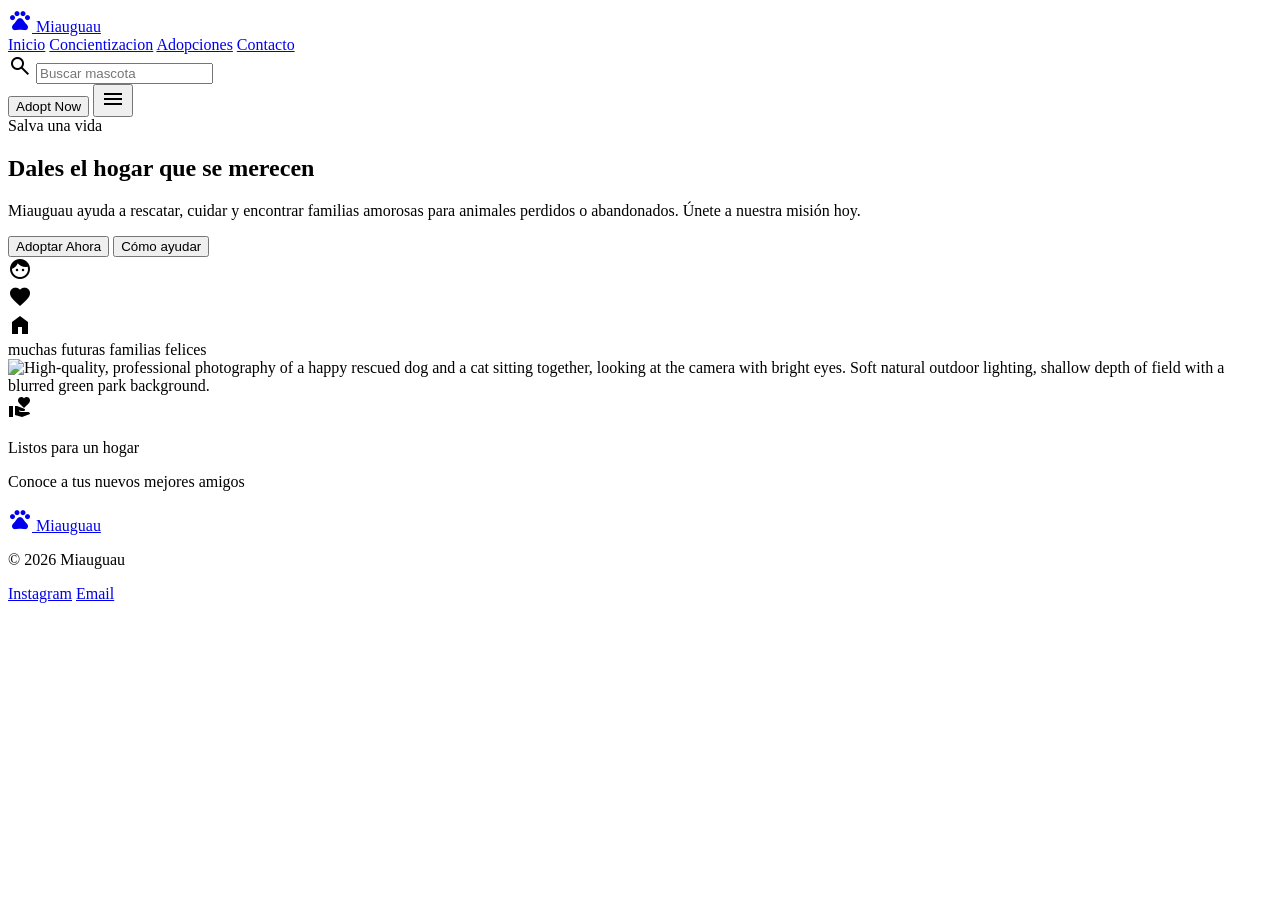
==== index.html @ e777a0ce "Update index.html" ====
<!DOCTYPE html>
<html class="light" lang="en">
<head>
  <meta charset="utf-8">
  <meta name="viewport" content="width=device-width, initial-scale=1.0">
  <title>Miauguau</title>
  <link rel="preconnect" href="https://fonts.googleapis.com">
  <link rel="preconnect" href="https://fonts.gstatic.com" crossorigin>
  <link href="https://fonts.googleapis.com/css2?family=Plus+Jakarta+Sans:wght@600;700&family=Work+Sans:wght@400;600&display=swap" rel="stylesheet">
  <link href="https://fonts.googleapis.com/css2?family=Material+Symbols+Outlined:wght,FILL@100..700,0..1&display=swap" rel="stylesheet">
  <link rel="stylesheet" href="estilo.css">
</head>
<body>

  <header class="top-navbar">
    <div class="navbar-inner">
      <a class="logo" href="#">
        <span class="material-symbols-outlined" style="font-variation-settings: 'FILL' 1;">pets</span>
        Miauguau
      </a>

      <nav class="desktop-nav">
        <a class="nav-link" href="index.html">Inicio</a>
        <a class="nav-link" href="concientizar.html">Concientizacion</a>
        <a class="nav-link" href="adoptar.html">Adopciones</a>
        <a class="nav-link" href="contacto.html">Contacto</a>
      </nav>

      <div class="search-bar">
        <span class="material-symbols-outlined search-icon">search</span>
        <input type="text" placeholder="Buscar mascota" class="search-input">
      </div>

      <button class="btn-adopt-nav">
        Adopt Now
      </button>

      <button class="mobile-menu-btn">
        <span class="material-symbols-outlined">menu</span>
      </button>
    </div>
  </header>

  <main class="main-content">

    <section class="hero-section">

      <div class="hero-bg-decor">
        <div class="decor-circle decor-circle--primary"></div>
        <div class="decor-circle decor-circle--tertiary"></div>
      </div>

      <div class="hero-grid">

        <div class="hero-text">
          <div class="hero-text-intro">
            <span class="badge">
              Salva una vida
            </span>
            <h1 class="hero-title">
              Dales el hogar que se merecen
            </h1>
          </div>

          <p class="hero-description">
            Miauguau ayuda a rescatar, cuidar y encontrar familias amorosas para animales perdidos o abandonados. Únete a nuestra misión hoy.
          </p>

          <div class="hero-buttons">
            <button class="btn-primary">
              Adoptar Ahora
            </button>
            <button class="btn-outline">
              Cómo ayudar
            </button>
          </div>

          <div class="hero-social-proof">
            <div class="avatar-group">
              <div class="avatar avatar--secondary">
                <span class="material-symbols-outlined" style="font-variation-settings: 'FILL' 1;">face</span>
              </div>
              <div class="avatar avatar--tertiary">
                <span class="material-symbols-outlined" style="font-variation-settings: 'FILL' 1;">favorite</span>
              </div>
              <div class="avatar avatar--primary">
                <span class="material-symbols-outlined" style="font-variation-settings: 'FILL' 1;">home</span>
              </div>
            </div>
            <div class="social-proof-text">
               muchas futuras familias felices
            </div>
          </div>
        </div>

        <div class="hero-image-col">

          <div class="image-bg-offset"></div>
          <div class="image-bg-blur"></div>

          <div class="image-container">
            <img
              alt="High-quality, professional photography of a happy rescued dog and a cat sitting together, looking at the camera with bright eyes. Soft natural outdoor lighting, shallow depth of field with a blurred green park background."
              class="hero-image"
              src="https://lh3.googleusercontent.com/aida-public/[base64]"
            >

            <div class="floating-badge">
              <div class="floating-badge-icon">
                <span class="material-symbols-outlined" style="font-variation-settings: 'FILL' 1;">volunteer_activism</span>
              </div>
              <div>
                <p class="floating-badge-title">Listos para un hogar</p>
                <p class="floating-badge-subtitle">Conoce a tus nuevos mejores amigos</p>
              </div>
            </div>
          </div>
        </div>

      </div>
    </section>
  </main>

  <footer class="site-footer">
    <div class="footer-brand">
      <a class="footer-logo" href="#">
        <span class="material-symbols-outlined" style="font-variation-settings: 'FILL' 1;">pets</span>
        Miauguau
      </a>
      <p class="footer-copyright">&copy; 2026 Miauguau</p>
    </div>
    <nav class="footer-nav">
      <a class="footer-link" href="https://instagram.com" target="_blank">Instagram</a>
      <a class="footer-link" href="mailto:Miauguau@gmail.com">Email</a>
    </nav>
  </footer>

</body>
</html>
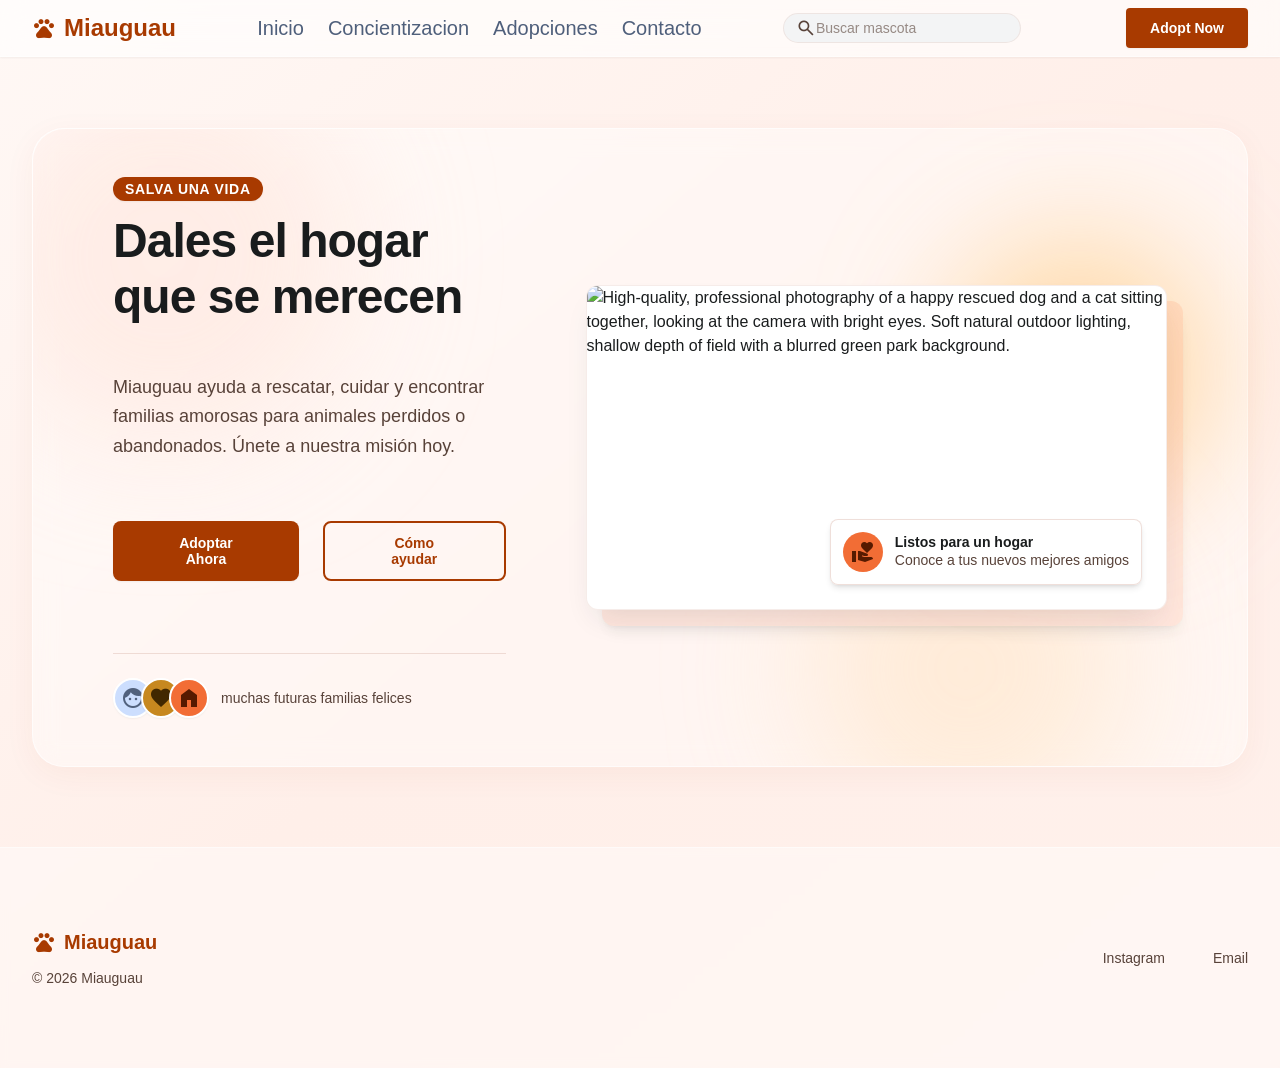
==== commit b7511f38: "Update index.html" ====
--- a/index.html
+++ b/index.html
@@ -8,7 +8,7 @@
   <link rel="preconnect" href="https://fonts.gstatic.com" crossorigin>
   <link href="https://fonts.googleapis.com/css2?family=Plus+Jakarta+Sans:wght@600;700&family=Work+Sans:wght@400;600&display=swap" rel="stylesheet">
   <link href="https://fonts.googleapis.com/css2?family=Material+Symbols+Outlined:wght,FILL@100..700,0..1&display=swap" rel="stylesheet">
-  <link rel="stylesheet" href="estilo.css">
+  <link rel="stylesheet" href="estilos/estilo.css">
 </head>
 <body>
 
--- a/estilos/estilo.css
+++ b/estilos/estilo.css
@@ -0,0 +1,753 @@
+/* ========================================
+   Miauguau - Clean CSS Stylesheet
+   ======================================== */
+
+/* --- CSS Custom Properties (Design Tokens) --- */
+:root {
+  /* Colors */
+  --color-outline: #8c7168;
+  --color-surface-variant: #e1e3e4;
+  --color-surface-container-lowest: #ffffff;
+  --color-surface-container-low: #f3f4f5;
+  --color-error-container: #ffdad6;
+  --color-tertiary-fixed-dim: #ffb951;
+  --color-surface-container: #edeeef;
+  --color-on-surface-variant: #584239;
+  --color-primary-fixed: #ffdbce;
+  --color-on-secondary: #ffffff;
+  --color-inverse-on-surface: #f0f1f2;
+  --color-surface-dim: #d9dadb;
+  --color-on-tertiary-fixed: #291800;
+  --color-surface-container-highest: #e1e3e4;
+  --color-secondary-fixed: #d5e3ff;
+  --color-secondary-container: #ccdefe;
+  --color-on-tertiary-fixed-variant: #633f00;
+  --color-on-error-container: #93000a;
+  --color-error: #ba1a1a;
+  --color-on-surface: #191c1d;
+  --color-on-tertiary: #ffffff;
+  --color-surface-tint: #a83a00;
+  --color-on-secondary-container: #51617d;
+  --color-surface: #f8f9fa;
+  --color-inverse-surface: #2e3132;
+  --color-on-primary-container: #561a00;
+  --color-on-primary-fixed-variant: #802a00;
+  --color-outline-variant: #e0c0b5;
+  --color-tertiary: #825500;
+  --color-background: #f8f9fa;
+  --color-secondary: #4f5f7b;
+  --color-inverse-primary: #ffb59a;
+  --color-on-secondary-fixed-variant: #374762;
+  --color-on-primary: #ffffff;
+  --color-tertiary-container: #c7881f;
+  --color-on-background: #191c1d;
+  --color-primary-fixed-dim: #ffb59a;
+  --color-primary-container: #f26d35;
+  --color-tertiary-fixed: #ffddb3;
+  --color-primary: #a83a00;
+  --color-on-primary-fixed: #370d00;
+  --color-surface-bright: #f8f9fa;
+  --color-secondary-fixed-dim: #b6c7e7;
+  --color-on-tertiary-container: #412800;
+  --color-surface-container-high: #e7e8e9;
+  --color-on-secondary-fixed: #091c34;
+  --color-on-error: #ffffff;
+
+  /* Spacing */
+  --spacing-xs: 4px;
+  --spacing-sm: 12px;
+  --spacing-base: 8px;
+  --spacing-md: 24px;
+  --spacing-gutter: 24px;
+  --spacing-lg: 48px;
+  --spacing-xl: 80px;
+  --spacing-margin: 32px;
+
+  /* Border Radius */
+  --radius-default: 0.25rem;
+  --radius-lg: 0.5rem;
+  --radius-xl: 0.75rem;
+  --radius-full: 9999px;
+
+  /* Font Families */
+  --font-headline: 'Plus Jakarta Sans', sans-serif;
+  --font-body: 'Work Sans', sans-serif;
+}
+
+/* --- Reset & Base --- */
+*,
+*::before,
+*::after {
+  box-sizing: border-box;
+  margin: 0;
+  padding: 0;
+}
+
+body {
+  background: linear-gradient(to bottom right, #fff8f5, #ffefe9, rgba(255, 219, 206, 0.4));
+  color: var(--color-on-surface);
+  font-family: var(--font-body);
+  font-size: 16px;
+  line-height: 24px;
+  font-weight: 400;
+  min-height: 100vh;
+  display: flex;
+  flex-direction: column;
+  position: relative;
+  overflow-x: hidden;
+}
+
+a {
+  text-decoration: none;
+  color: inherit;
+}
+
+button {
+  cursor: pointer;
+  border: none;
+  background: none;
+  font-family: inherit;
+}
+
+img {
+  display: block;
+  max-width: 100%;
+}
+
+/* --- Material Symbols Outlined --- */
+.material-symbols-outlined {
+  font-variation-settings: 'FILL' 0, 'wght' 400, 'GRAD' 0, 'opsz' 24;
+}
+
+/* ========================================
+   TopNavBar Component
+   ======================================== */
+.top-navbar {
+  background: rgba(255, 255, 255, 0.6);
+  backdrop-filter: blur(12px);
+  -webkit-backdrop-filter: blur(12px);
+  box-shadow: 0 1px 2px 0 rgba(0, 0, 0, 0.05);
+  position: fixed;
+  top: 0;
+  left: 0;
+  width: 100%;
+  z-index: 50;
+  border-bottom: 1px solid rgba(255, 255, 255, 0.5);
+}
+
+.navbar-inner {
+  display: flex;
+  justify-content: space-between;
+  align-items: center;
+  padding: var(--spacing-base) var(--spacing-margin);
+  max-width: 1536px;
+  margin: 0 auto;
+}
+
+/* Logo */
+.logo {
+  font-family: var(--font-headline);
+  font-size: 24px;
+  line-height: 32px;
+  font-weight: 700;
+  color: var(--color-primary);
+  display: flex;
+  align-items: center;
+  gap: 8px;
+  transition: opacity 0.2s;
+}
+
+.logo:hover {
+  opacity: 0.8;
+}
+
+/* Desktop Navigation */
+.desktop-nav {
+  display: none;
+  align-items: center;
+  gap: var(--spacing-md);
+}
+
+.nav-link {
+  color: var(--color-secondary);
+  font-family: var(--font-headline);
+  font-size: 20px;
+  line-height: 28px;
+  font-weight: 500;
+  transition: color 0.2s;
+}
+
+.nav-link:hover {
+  color: var(--color-primary-container);
+}
+
+/* Search Bar */
+.search-bar {
+  display: none;
+  align-items: center;
+  background: var(--color-surface-container-low);
+  border-radius: var(--radius-full);
+  padding: var(--spacing-xs) var(--spacing-sm);
+  border: 1px solid rgba(224, 192, 181, 0.3);
+  margin-right: var(--spacing-md);
+}
+
+.search-icon {
+  color: var(--color-on-surface-variant);
+  font-size: 20px;
+}
+
+.search-input {
+  background: transparent;
+  border: none;
+  outline: none;
+  font-family: var(--font-body);
+  font-size: 14px;
+  line-height: 20px;
+  color: var(--color-on-surface);
+  width: 128px;
+}
+
+.search-input::placeholder {
+  color: rgba(88, 66, 57, 0.6);
+}
+
+/* Adopt Now Nav Button */
+.btn-adopt-nav {
+  display: none;
+  align-items: center;
+  justify-content: center;
+  background: var(--color-primary);
+  color: var(--color-on-primary);
+  font-family: var(--font-body);
+  font-size: 14px;
+  line-height: 16px;
+  font-weight: 600;
+  padding: var(--spacing-sm) var(--spacing-md);
+  border-radius: var(--radius-default);
+  box-shadow: 0 1px 2px 0 rgba(0, 0, 0, 0.05);
+  transition: all 0.2s;
+}
+
+.btn-adopt-nav:hover {
+  background: var(--color-primary-container);
+  transform: scale(1.05);
+}
+
+.btn-adopt-nav:active {
+  transform: scale(0.95);
+}
+
+/* Mobile Menu Button */
+.mobile-menu-btn {
+  color: var(--color-on-surface);
+  padding: var(--spacing-sm);
+  display: block;
+}
+
+/* Desktop visibility overrides */
+@media (min-width: 768px) {
+  .desktop-nav {
+    display: flex;
+  }
+
+  .search-bar {
+    display: flex;
+  }
+
+  .btn-adopt-nav {
+    display: inline-flex;
+  }
+
+  .mobile-menu-btn {
+    display: none;
+  }
+}
+
+@media (min-width: 1024px) {
+  .search-input {
+    width: 192px;
+  }
+}
+
+/* ========================================
+   Main Content
+   ======================================== */
+.main-content {
+  flex-grow: 1;
+  padding-top: 128px;
+  padding-bottom: var(--spacing-xl);
+  display: flex;
+  flex-direction: column;
+  padding-left: var(--spacing-margin);
+  padding-right: var(--spacing-margin);
+}
+
+/* ========================================
+   Hero Section
+   ======================================== */
+.hero-section {
+  flex-grow: 1;
+  display: flex;
+  align-items: center;
+  padding: var(--spacing-lg) var(--spacing-xl);
+  max-width: 1536px;
+  margin: 0 auto;
+  width: 100%;
+  position: relative;
+  background: rgba(255, 255, 255, 0.4);
+  backdrop-filter: blur(12px);
+  -webkit-backdrop-filter: blur(12px);
+  border-radius: 2rem;
+  border: 1px solid rgba(255, 255, 255, 0.6);
+  box-shadow: 0 8px 32px rgba(168, 58, 0, 0.05);
+}
+
+/* Decorative Background */
+.hero-bg-decor {
+  position: absolute;
+  top: 0;
+  left: 0;
+  width: 100%;
+  height: 100%;
+  overflow: hidden;
+  z-index: -20;
+  pointer-events: none;
+  border-radius: 2rem;
+}
+
+.decor-circle {
+  position: absolute;
+  border-radius: var(--radius-full);
+  mix-blend-mode: multiply;
+  filter: blur(64px);
+  opacity: 0.4;
+}
+
+.decor-circle--primary {
+  top: -10%;
+  left: -5%;
+  width: 384px;
+  height: 384px;
+  background: var(--color-primary-fixed);
+}
+
+.decor-circle--tertiary {
+  bottom: -10%;
+  right: 10%;
+  width: 320px;
+  height: 320px;
+  background: var(--color-tertiary-fixed);
+}
+
+/* Hero Grid */
+.hero-grid {
+  display: grid;
+  grid-template-columns: 1fr;
+  gap: var(--spacing-xl);
+  align-items: center;
+  width: 100%;
+  position: relative;
+  z-index: 10;
+}
+
+@media (min-width: 1024px) {
+  .hero-grid {
+    grid-template-columns: repeat(12, minmax(0, 1fr));
+  }
+}
+
+/* ========================================
+   Hero Text Content
+   ======================================== */
+.hero-text {
+  display: flex;
+  flex-direction: column;
+  gap: var(--spacing-lg);
+  z-index: 10;
+}
+
+@media (min-width: 1024px) {
+  .hero-text {
+    grid-column: span 5 / span 5;
+  }
+}
+
+.hero-text-intro > * + * {
+  margin-top: var(--spacing-sm);
+}
+
+/* Badge */
+.badge {
+  display: inline-block;
+  background: var(--color-primary);
+  color: var(--color-on-primary);
+  font-family: var(--font-body);
+  font-size: 14px;
+  line-height: 16px;
+  font-weight: 600;
+  padding: var(--spacing-xs) var(--spacing-sm);
+  border-radius: var(--radius-full);
+  text-transform: uppercase;
+  letter-spacing: 0.05em;
+  box-shadow: 0 1px 2px 0 rgba(0, 0, 0, 0.05);
+}
+
+/* Hero Title */
+.hero-title {
+  font-family: var(--font-headline);
+  font-size: 48px;
+  line-height: 56px;
+  letter-spacing: -0.02em;
+  font-weight: 700;
+  color: var(--color-on-surface);
+}
+
+/* Hero Description */
+.hero-description {
+  font-family: var(--font-body);
+  font-size: 18px;
+  line-height: 1.625;
+  font-weight: 400;
+  color: var(--color-on-surface-variant);
+  max-width: 512px;
+}
+
+/* Hero Buttons */
+.hero-buttons {
+  display: flex;
+  flex-direction: column;
+  gap: var(--spacing-md);
+  padding-top: var(--spacing-sm);
+}
+
+@media (min-width: 640px) {
+  .hero-buttons {
+    flex-direction: row;
+  }
+}
+
+.btn-primary {
+  display: inline-flex;
+  align-items: center;
+  justify-content: center;
+  background: var(--color-primary);
+  color: var(--color-on-primary);
+  font-family: var(--font-body);
+  font-size: 14px;
+  line-height: 16px;
+  font-weight: 600;
+  padding: var(--spacing-sm) var(--spacing-lg);
+  border-radius: var(--radius-lg);
+  box-shadow: 0 1px 2px 0 rgba(0, 0, 0, 0.05);
+  transition: transform 0.2s;
+}
+
+.btn-primary:hover {
+  transform: scale(1.05);
+}
+
+.btn-primary:active {
+  transform: scale(0.95);
+}
+
+.btn-outline {
+  display: inline-flex;
+  align-items: center;
+  justify-content: center;
+  border: 2px solid var(--color-primary);
+  color: var(--color-primary);
+  font-family: var(--font-body);
+  font-size: 14px;
+  line-height: 16px;
+  font-weight: 600;
+  padding: var(--spacing-sm) var(--spacing-lg);
+  border-radius: var(--radius-lg);
+  transition: all 0.2s;
+}
+
+.btn-outline:hover {
+  background: var(--color-primary-fixed);
+  transform: scale(1.05);
+}
+
+.btn-outline:active {
+  transform: scale(0.95);
+}
+
+/* ========================================
+   Hero Social Proof
+   ======================================== */
+.hero-social-proof {
+  display: flex;
+  align-items: center;
+  gap: var(--spacing-sm);
+  margin-top: var(--spacing-md);
+  padding-top: var(--spacing-md);
+  border-top: 1px solid rgba(224, 192, 181, 0.5);
+}
+
+.avatar-group {
+  display: flex;
+}
+
+.avatar-group .avatar + .avatar {
+  margin-left: -12px;
+}
+
+.avatar {
+  width: 40px;
+  height: 40px;
+  border-radius: var(--radius-full);
+  border: 2px solid #ffffff;
+  display: flex;
+  align-items: center;
+  justify-content: center;
+  overflow: hidden;
+  box-shadow: 0 1px 2px 0 rgba(0, 0, 0, 0.05);
+}
+
+.avatar--secondary {
+  background: var(--color-secondary-container);
+  color: var(--color-on-secondary-container);
+}
+
+.avatar--tertiary {
+  background: var(--color-tertiary-container);
+  color: var(--color-on-tertiary-container);
+}
+
+.avatar--primary {
+  background: var(--color-primary-container);
+  color: var(--color-on-primary-container);
+}
+
+.social-proof-text {
+  font-family: var(--font-body);
+  font-size: 14px;
+  line-height: 20px;
+  font-weight: 400;
+  color: var(--color-on-surface-variant);
+}
+
+.social-proof-number {
+  font-weight: 700;
+  color: var(--color-on-surface);
+}
+
+/* ========================================
+   Hero Image Column
+   ======================================== */
+.hero-image-col {
+  position: relative;
+}
+
+@media (min-width: 1024px) {
+  .hero-image-col {
+    grid-column: span 7 / span 7;
+  }
+}
+
+/* Image background offset */
+.image-bg-offset {
+  position: absolute;
+  top: 0;
+  right: 0;
+  bottom: 0;
+  left: 0;
+  background: var(--color-primary-fixed);
+  border-radius: var(--radius-xl);
+  opacity: 0.6;
+  transform: translate(16px, 16px);
+  z-index: -10;
+  box-shadow: 0 10px 15px -3px rgba(0, 0, 0, 0.1),
+              0 4px 6px -4px rgba(0, 0, 0, 0.1);
+}
+
+/* Image background blur */
+.image-bg-blur {
+  position: absolute;
+  top: -40px;
+  right: -40px;
+  width: 256px;
+  height: 256px;
+  background: var(--color-tertiary-fixed-dim);
+  border-radius: var(--radius-full);
+  mix-blend-mode: multiply;
+  filter: blur(64px);
+  opacity: 0.5;
+  z-index: -10;
+}
+
+/* Image Container */
+.image-container {
+  border-radius: var(--radius-xl);
+  overflow: hidden;
+  box-shadow: 0 15px 30px -10px rgba(26, 43, 68, 0.12);
+  position: relative;
+  background: var(--color-surface-container-lowest);
+  border: 1px solid rgba(224, 192, 181, 0.3);
+}
+
+.hero-image {
+  width: 100%;
+  height: auto;
+  object-fit: cover;
+  aspect-ratio: 4 / 3;
+  transition: transform 0.7s cubic-bezier(0, 0, 0.2, 1);
+}
+
+.image-container:hover .hero-image {
+  transform: scale(1.02);
+}
+
+@media (min-width: 1024px) {
+  .hero-image {
+    aspect-ratio: 1.79;
+  }
+}
+
+/* Floating Badge */
+.floating-badge {
+  position: absolute;
+  bottom: 24px;
+  right: 24px;
+  background: rgba(255, 255, 255, 0.95);
+  backdrop-filter: blur(12px);
+  -webkit-backdrop-filter: blur(12px);
+  padding: var(--spacing-sm);
+  border-radius: var(--radius-lg);
+  box-shadow: 0 4px 6px -1px rgba(0, 0, 0, 0.1),
+              0 2px 4px -2px rgba(0, 0, 0, 0.1);
+  border: 1px solid rgba(224, 192, 181, 0.5);
+  display: flex;
+  align-items: center;
+  gap: var(--spacing-sm);
+  transition: transform 0.2s;
+  cursor: default;
+}
+
+.floating-badge:hover {
+  transform: translateY(-4px);
+}
+
+.floating-badge-icon {
+  width: 40px;
+  height: 40px;
+  border-radius: var(--radius-full);
+  background: var(--color-primary-container);
+  display: flex;
+  align-items: center;
+  justify-content: center;
+  color: var(--color-on-primary-container);
+}
+
+.floating-badge-title {
+  font-family: var(--font-body);
+  font-size: 14px;
+  line-height: 16px;
+  font-weight: 600;
+  color: var(--color-on-surface);
+}
+
+.floating-badge-subtitle {
+  font-family: var(--font-body);
+  font-size: 14px;
+  line-height: 20px;
+  font-weight: 400;
+  color: var(--color-on-surface-variant);
+}
+
+/* ========================================
+   Footer Component
+   ======================================== */
+.site-footer {
+  background: rgba(255, 255, 255, 0.4);
+  backdrop-filter: blur(4px);
+  -webkit-backdrop-filter: blur(4px);
+  border-top: 1px solid rgba(255, 255, 255, 0.5);
+  width: 100%;
+  padding: var(--spacing-xl) var(--spacing-margin);
+  display: flex;
+  flex-direction: column;
+  justify-content: space-between;
+  align-items: center;
+  gap: var(--spacing-md);
+  position: relative;
+  z-index: 10;
+}
+
+@media (min-width: 768px) {
+  .site-footer {
+    flex-direction: row;
+  }
+}
+
+.footer-brand {
+  display: flex;
+  flex-direction: column;
+  align-items: center;
+  gap: var(--spacing-sm);
+}
+
+@media (min-width: 768px) {
+  .footer-brand {
+    align-items: flex-start;
+  }
+}
+
+.footer-logo {
+  font-family: var(--font-headline);
+  font-size: 20px;
+  line-height: 28px;
+  font-weight: 700;
+  color: var(--color-primary);
+  display: flex;
+  align-items: center;
+  gap: 8px;
+}
+
+.footer-copyright {
+  font-family: var(--font-body);
+  font-size: 14px;
+  line-height: 20px;
+  font-weight: 400;
+  color: var(--color-on-surface-variant);
+}
+
+.footer-nav {
+  display: flex;
+  flex-wrap: wrap;
+  justify-content: center;
+  gap: var(--spacing-md);
+}
+
+@media (min-width: 768px) {
+  .footer-nav {
+    gap: var(--spacing-lg);
+  }
+}
+
+.footer-link {
+  font-family: var(--font-body);
+  font-size: 14px;
+  line-height: 20px;
+  font-weight: 500;
+  color: var(--color-on-surface-variant);
+  transition: color 0.2s;
+}
+
+.footer-link:hover {
+  color: var(--color-primary);
+}
+
+/* ========================================
+   Responsive - Hero Title Mobile
+   ======================================== */
+@media (max-width: 1023px) {
+  .hero-title {
+    font-size: 28px;
+    line-height: 36px;
+    font-weight: 700;
+  }
+}
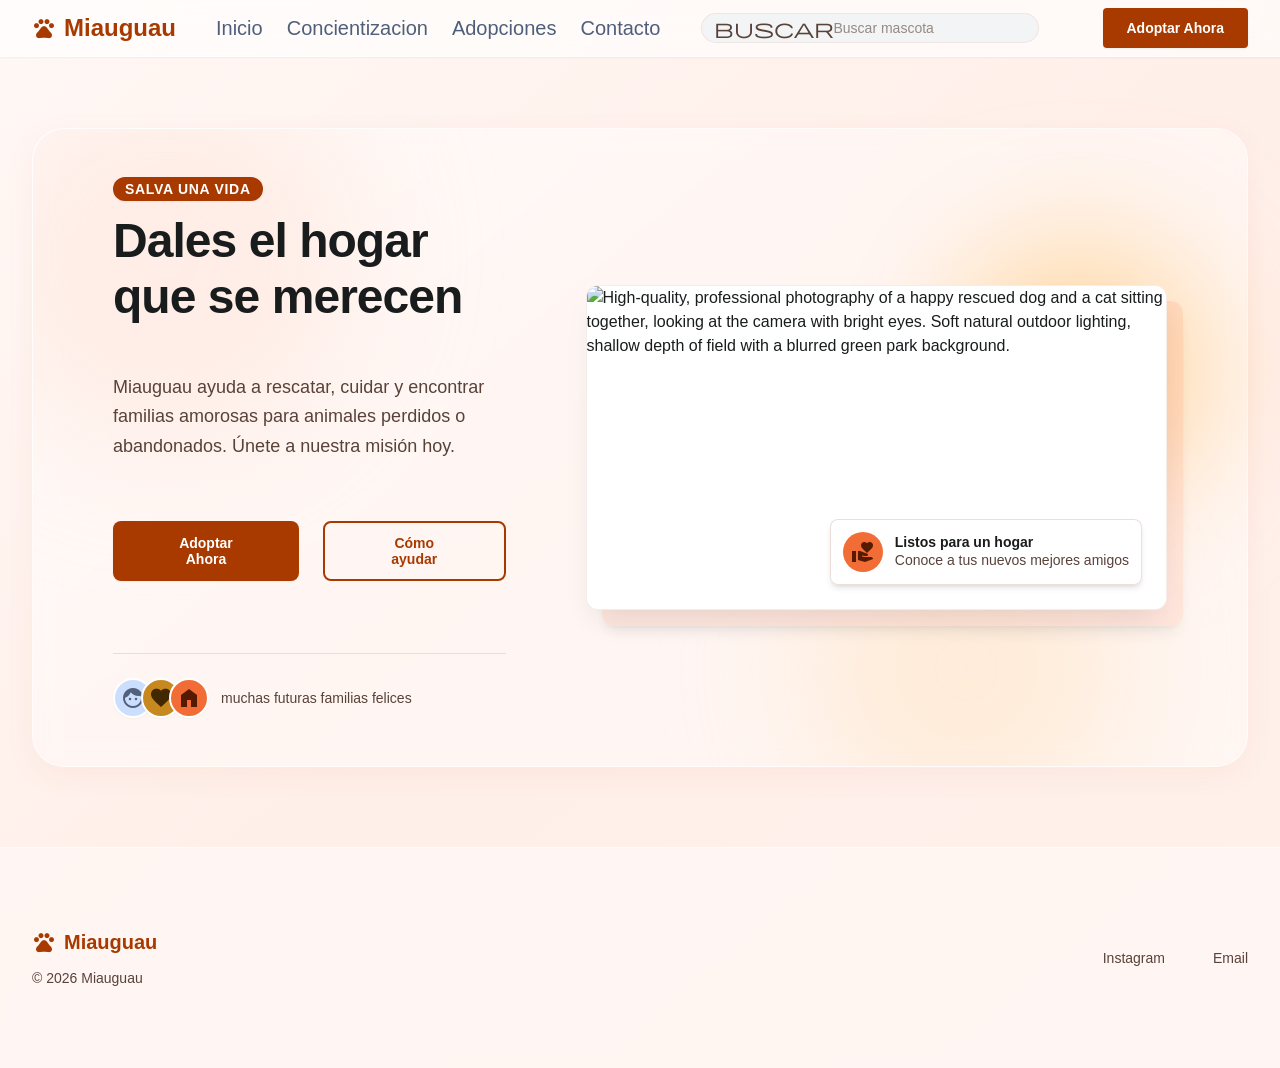
==== commit 0055191f: "Update index.html" ====
--- a/index.html
+++ b/index.html
@@ -27,12 +27,12 @@
       </nav>
 
       <div class="search-bar">
-        <span class="material-symbols-outlined search-icon">search</span>
+        <span class="material-symbols-outlined search-icon">buscar</span>
         <input type="text" placeholder="Buscar mascota" class="search-input">
       </div>
 
       <button class="btn-adopt-nav">
-        Adopt Now
+        Adoptar Ahora
       </button>
 
       <button class="mobile-menu-btn">
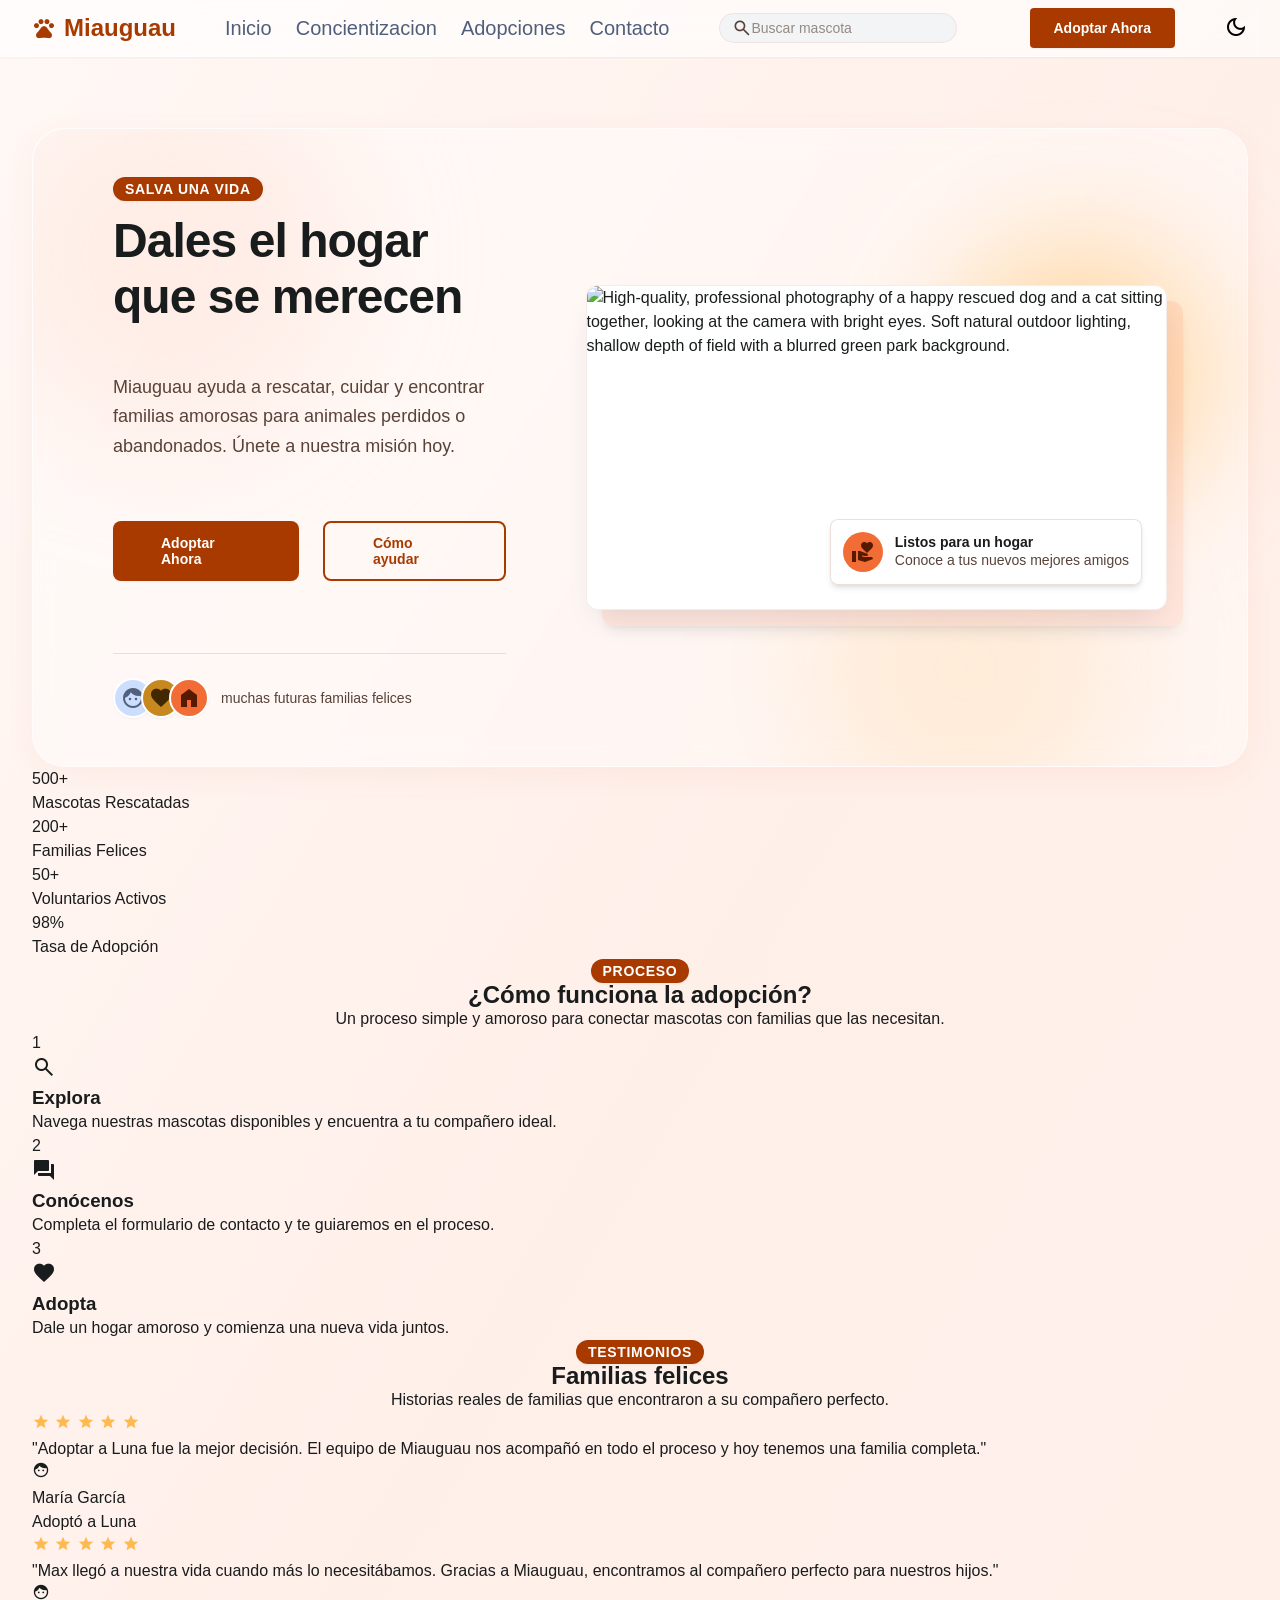
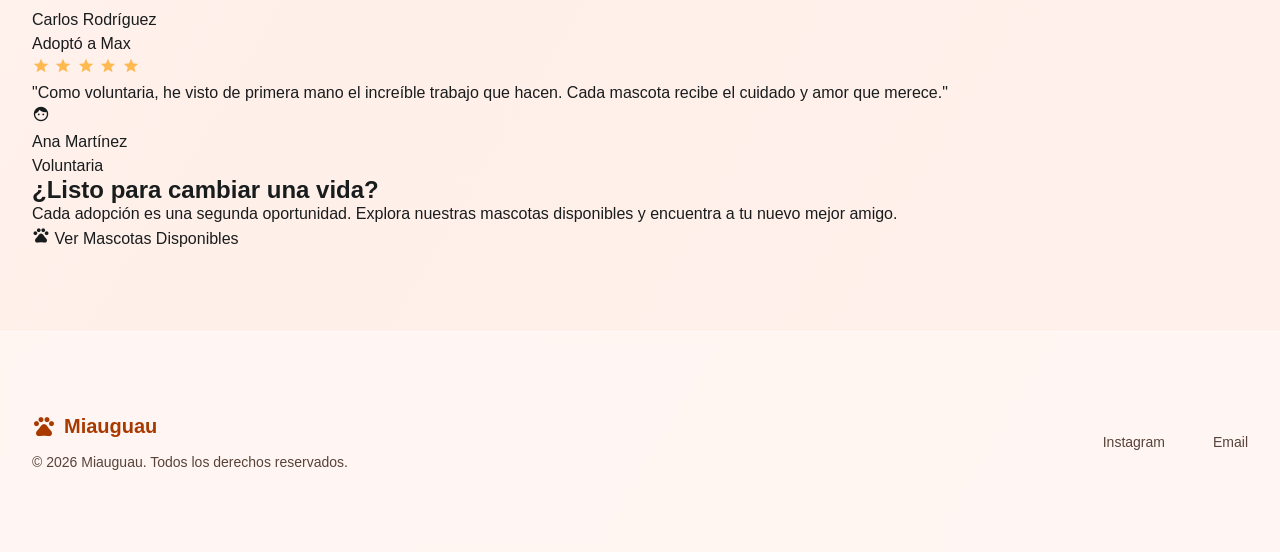
==== commit 78dc7856: "Update index.html for language and structure" ====
--- a/index.html
+++ b/index.html
@@ -1,5 +1,5 @@
 <!DOCTYPE html>
-<html class="light" lang="en">
+<html class="light" lang="es">
 <head>
   <meta charset="utf-8">
   <meta name="viewport" content="width=device-width, initial-scale=1.0">
@@ -14,7 +14,7 @@
 
   <header class="top-navbar">
     <div class="navbar-inner">
-      <a class="logo" href="#">
+      <a class="logo" href="index.html">
         <span class="material-symbols-outlined" style="font-variation-settings: 'FILL' 1;">pets</span>
         Miauguau
       </a>
@@ -27,12 +27,16 @@
       </nav>
 
       <div class="search-bar">
-        <span class="material-symbols-outlined search-icon">buscar</span>
+        <span class="material-symbols-outlined search-icon">search</span>
         <input type="text" placeholder="Buscar mascota" class="search-input">
       </div>
 
       <button class="btn-adopt-nav">
         Adoptar Ahora
+      </button>
+
+      <button class="dark-mode-toggle" aria-label="Cambiar modo oscuro">
+        <span class="material-symbols-outlined">dark_mode</span>
       </button>
 
       <button class="mobile-menu-btn">
@@ -52,7 +56,7 @@
 
       <div class="hero-grid">
 
-        <div class="hero-text">
+        <div class="hero-text reveal">
           <div class="hero-text-intro">
             <span class="badge">
               Salva una vida
@@ -67,12 +71,12 @@
           </p>
 
           <div class="hero-buttons">
-            <button class="btn-primary">
+            <a class="btn-primary" href="adoptar.html">
               Adoptar Ahora
-            </button>
-            <button class="btn-outline">
+            </a>
+            <a class="btn-outline" href="concientizar.html">
               Cómo ayudar
-            </button>
+            </a>
           </div>
 
           <div class="hero-social-proof">
@@ -93,7 +97,7 @@
           </div>
         </div>
 
-        <div class="hero-image-col">
+        <div class="hero-image-col reveal reveal--delay-2">
 
           <div class="image-bg-offset"></div>
           <div class="image-bg-blur"></div>
@@ -119,15 +123,153 @@
 
       </div>
     </section>
+
+    <!-- Stats Section -->
+    <section class="stats-section reveal">
+      <div class="stats-grid">
+        <div class="stat-card">
+          <p class="stat-number">500+</p>
+          <p class="stat-label">Mascotas Rescatadas</p>
+        </div>
+        <div class="stat-card">
+          <p class="stat-number">200+</p>
+          <p class="stat-label">Familias Felices</p>
+        </div>
+        <div class="stat-card">
+          <p class="stat-number">50+</p>
+          <p class="stat-label">Voluntarios Activos</p>
+        </div>
+        <div class="stat-card">
+          <p class="stat-number">98%</p>
+          <p class="stat-label">Tasa de Adopción</p>
+        </div>
+      </div>
+    </section>
+
+    <!-- How It Works Section -->
+    <section class="how-it-works reveal">
+      <div class="section-header" style="text-align:center; align-items:center;">
+        <span class="badge">Proceso</span>
+        <h2 class="section-title">¿Cómo funciona la adopción?</h2>
+        <p class="section-description" style="margin:0 auto;">Un proceso simple y amoroso para conectar mascotas con familias que las necesitan.</p>
+      </div>
+      <div class="steps-grid">
+        <div class="step-card">
+          <div class="step-card__number">1</div>
+          <div class="step-card__icon card-icon card-icon--primary">
+            <span class="material-symbols-outlined" style="font-variation-settings: 'FILL' 1;">search</span>
+          </div>
+          <h3 class="step-card__title">Explora</h3>
+          <p class="step-card__text">Navega nuestras mascotas disponibles y encuentra a tu compañero ideal.</p>
+        </div>
+        <div class="step-card">
+          <div class="step-card__number">2</div>
+          <div class="step-card__icon card-icon card-icon--secondary">
+            <span class="material-symbols-outlined" style="font-variation-settings: 'FILL' 1;">forum</span>
+          </div>
+          <h3 class="step-card__title">Conócenos</h3>
+          <p class="step-card__text">Completa el formulario de contacto y te guiaremos en el proceso.</p>
+        </div>
+        <div class="step-card">
+          <div class="step-card__number">3</div>
+          <div class="step-card__icon card-icon card-icon--tertiary">
+            <span class="material-symbols-outlined" style="font-variation-settings: 'FILL' 1;">favorite</span>
+          </div>
+          <h3 class="step-card__title">Adopta</h3>
+          <p class="step-card__text">Dale un hogar amoroso y comienza una nueva vida juntos.</p>
+        </div>
+      </div>
+    </section>
+
+    <!-- Testimonials Section -->
+    <section class="testimonials-section reveal">
+      <div class="section-header" style="text-align:center; align-items:center;">
+        <span class="badge">Testimonios</span>
+        <h2 class="section-title">Familias felices</h2>
+        <p class="section-description" style="margin:0 auto;">Historias reales de familias que encontraron a su compañero perfecto.</p>
+      </div>
+      <div class="testimonials-grid">
+        <div class="testimonial-card">
+          <div class="testimonial-card__stars">
+            <span class="material-symbols-outlined" style="font-variation-settings: 'FILL' 1; color: var(--color-tertiary-fixed-dim); font-size:18px;">star</span>
+            <span class="material-symbols-outlined" style="font-variation-settings: 'FILL' 1; color: var(--color-tertiary-fixed-dim); font-size:18px;">star</span>
+            <span class="material-symbols-outlined" style="font-variation-settings: 'FILL' 1; color: var(--color-tertiary-fixed-dim); font-size:18px;">star</span>
+            <span class="material-symbols-outlined" style="font-variation-settings: 'FILL' 1; color: var(--color-tertiary-fixed-dim); font-size:18px;">star</span>
+            <span class="material-symbols-outlined" style="font-variation-settings: 'FILL' 1; color: var(--color-tertiary-fixed-dim); font-size:18px;">star</span>
+          </div>
+          <p class="testimonial-card__text">"Adoptar a Luna fue la mejor decisión. El equipo de Miauguau nos acompañó en todo el proceso y hoy tenemos una familia completa."</p>
+          <div class="testimonial-card__author">
+            <div class="testimonial-card__avatar testimonial-card__avatar--1">
+              <span class="material-symbols-outlined" style="font-variation-settings: 'FILL' 1; font-size:18px;">face</span>
+            </div>
+            <div>
+              <p class="testimonial-card__name">María García</p>
+              <p class="testimonial-card__role">Adoptó a Luna</p>
+            </div>
+          </div>
+        </div>
+        <div class="testimonial-card">
+          <div class="testimonial-card__stars">
+            <span class="material-symbols-outlined" style="font-variation-settings: 'FILL' 1; color: var(--color-tertiary-fixed-dim); font-size:18px;">star</span>
+            <span class="material-symbols-outlined" style="font-variation-settings: 'FILL' 1; color: var(--color-tertiary-fixed-dim); font-size:18px;">star</span>
+            <span class="material-symbols-outlined" style="font-variation-settings: 'FILL' 1; color: var(--color-tertiary-fixed-dim); font-size:18px;">star</span>
+            <span class="material-symbols-outlined" style="font-variation-settings: 'FILL' 1; color: var(--color-tertiary-fixed-dim); font-size:18px;">star</span>
+            <span class="material-symbols-outlined" style="font-variation-settings: 'FILL' 1; color: var(--color-tertiary-fixed-dim); font-size:18px;">star</span>
+          </div>
+          <p class="testimonial-card__text">"Max llegó a nuestra vida cuando más lo necesitábamos. Gracias a Miauguau, encontramos al compañero perfecto para nuestros hijos."</p>
+          <div class="testimonial-card__author">
+            <div class="testimonial-card__avatar testimonial-card__avatar--2">
+              <span class="material-symbols-outlined" style="font-variation-settings: 'FILL' 1; font-size:18px;">face</span>
+            </div>
+            <div>
+              <p class="testimonial-card__name">Carlos Rodríguez</p>
+              <p class="testimonial-card__role">Adoptó a Max</p>
+            </div>
+          </div>
+        </div>
+        <div class="testimonial-card">
+          <div class="testimonial-card__stars">
+            <span class="material-symbols-outlined" style="font-variation-settings: 'FILL' 1; color: var(--color-tertiary-fixed-dim); font-size:18px;">star</span>
+            <span class="material-symbols-outlined" style="font-variation-settings: 'FILL' 1; color: var(--color-tertiary-fixed-dim); font-size:18px;">star</span>
+            <span class="material-symbols-outlined" style="font-variation-settings: 'FILL' 1; color: var(--color-tertiary-fixed-dim); font-size:18px;">star</span>
+            <span class="material-symbols-outlined" style="font-variation-settings: 'FILL' 1; color: var(--color-tertiary-fixed-dim); font-size:18px;">star</span>
+            <span class="material-symbols-outlined" style="font-variation-settings: 'FILL' 1; color: var(--color-tertiary-fixed-dim); font-size:18px;">star</span>
+          </div>
+          <p class="testimonial-card__text">"Como voluntaria, he visto de primera mano el increíble trabajo que hacen. Cada mascota recibe el cuidado y amor que merece."</p>
+          <div class="testimonial-card__author">
+            <div class="testimonial-card__avatar testimonial-card__avatar--3">
+              <span class="material-symbols-outlined" style="font-variation-settings: 'FILL' 1; font-size:18px;">face</span>
+            </div>
+            <div>
+              <p class="testimonial-card__name">Ana Martínez</p>
+              <p class="testimonial-card__role">Voluntaria</p>
+            </div>
+          </div>
+        </div>
+      </div>
+    </section>
+
+    <!-- CTA Banner -->
+    <section class="reveal">
+      <div class="cta-banner">
+        <h2 class="cta-banner__title">¿Listo para cambiar una vida?</h2>
+        <p class="cta-banner__text">Cada adopción es una segunda oportunidad. Explora nuestras mascotas disponibles y encuentra a tu nuevo mejor amigo.</p>
+        <a class="cta-banner__btn" href="adoptar.html">
+          <span class="material-symbols-outlined" style="font-size:18px;">pets</span>
+          Ver Mascotas Disponibles
+        </a>
+      </div>
+    </section>
+
   </main>
 
   <footer class="site-footer">
     <div class="footer-brand">
-      <a class="footer-logo" href="#">
+      <a class="footer-logo" href="index.html">
         <span class="material-symbols-outlined" style="font-variation-settings: 'FILL' 1;">pets</span>
         Miauguau
       </a>
-      <p class="footer-copyright">&copy; 2026 Miauguau</p>
+      <p class="footer-copyright">&copy; 2026 Miauguau. Todos los derechos reservados.</p>
     </div>
     <nav class="footer-nav">
       <a class="footer-link" href="https://instagram.com" target="_blank">Instagram</a>
@@ -135,5 +277,6 @@
     </nav>
   </footer>
 
+  <script src="JS/main.js"></script>
 </body>
 </html>
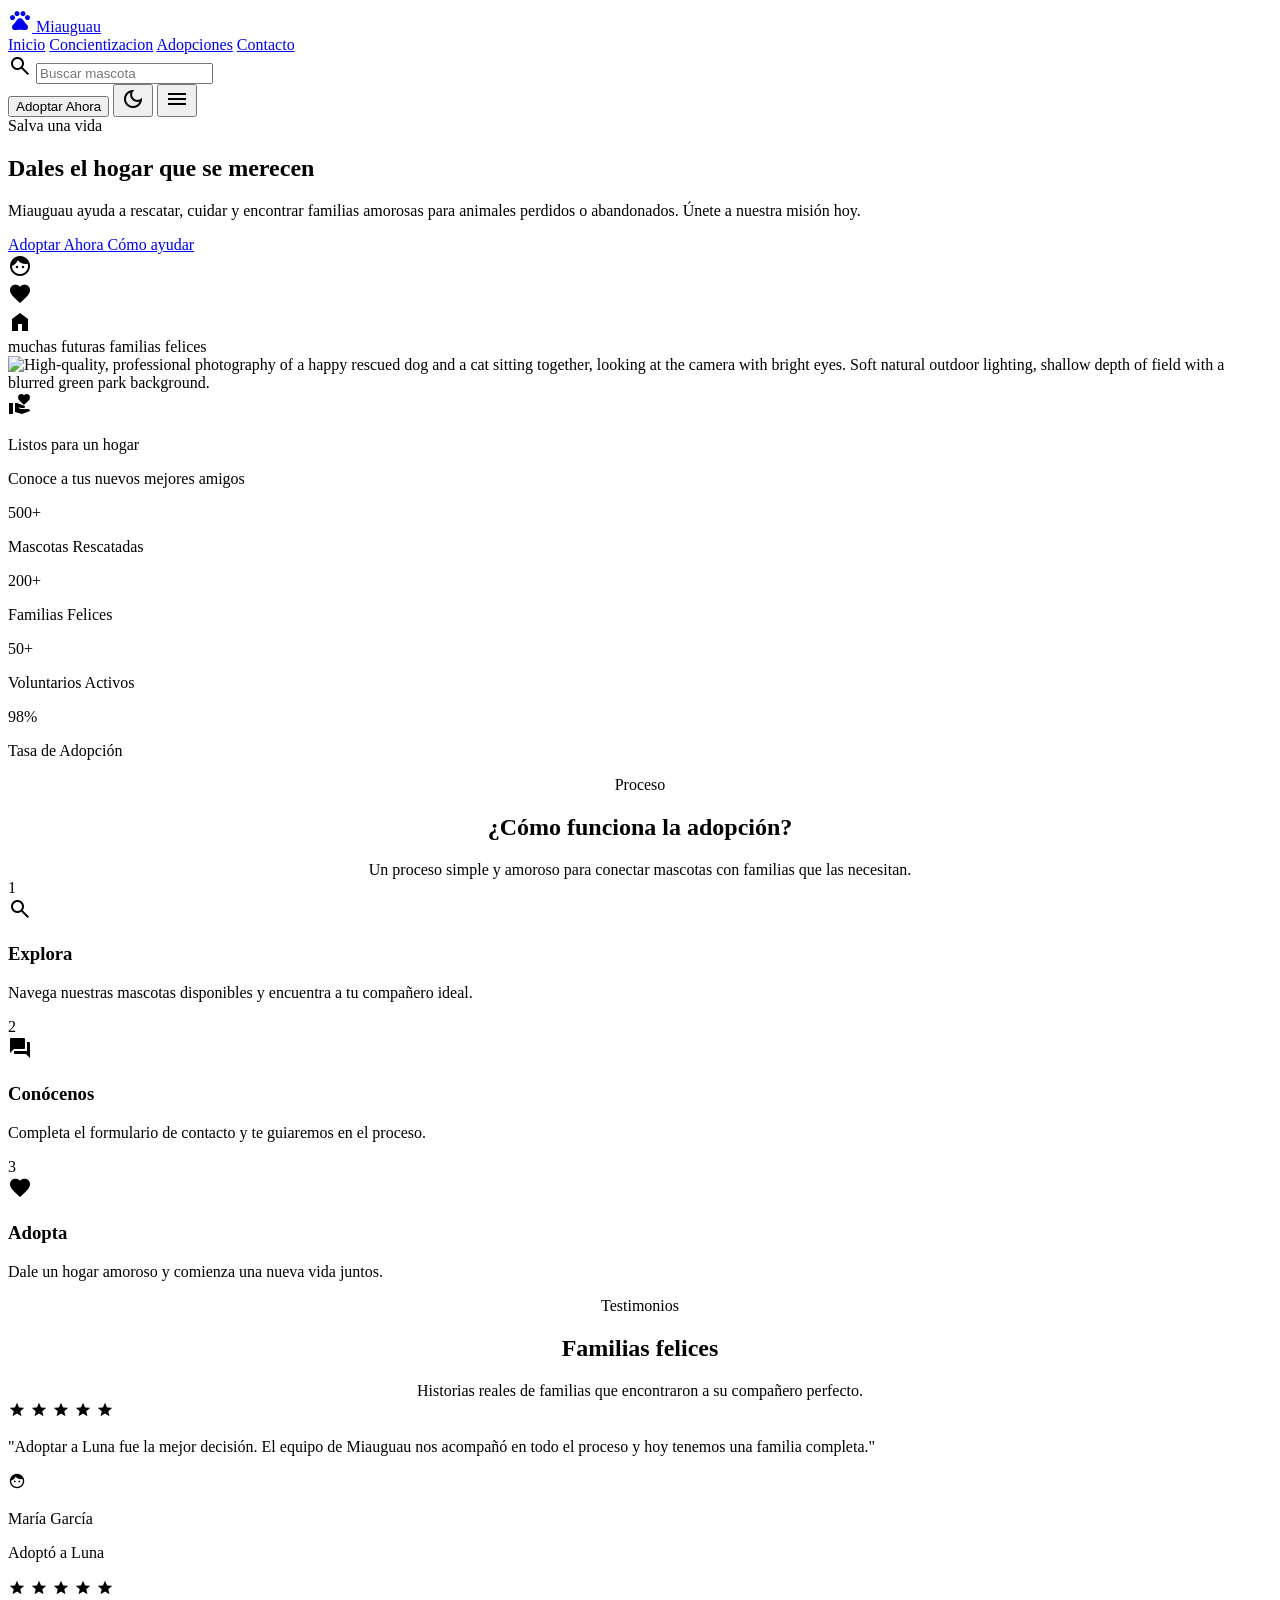
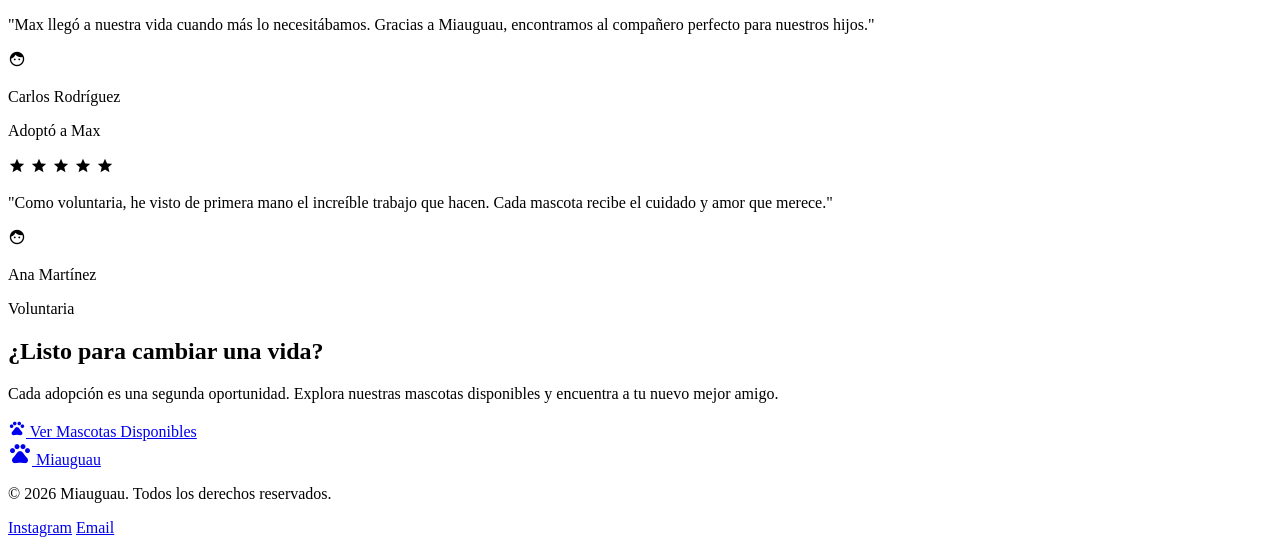
==== commit fd5d9a31: "Add files via upload" ====
--- a/index.html
+++ b/index.html
@@ -1,282 +1,284 @@
-<!DOCTYPE html>
-<html class="light" lang="es">
-<head>
-  <meta charset="utf-8">
-  <meta name="viewport" content="width=device-width, initial-scale=1.0">
-  <title>Miauguau</title>
-  <link rel="preconnect" href="https://fonts.googleapis.com">
-  <link rel="preconnect" href="https://fonts.gstatic.com" crossorigin>
-  <link href="https://fonts.googleapis.com/css2?family=Plus+Jakarta+Sans:wght@600;700&family=Work+Sans:wght@400;600&display=swap" rel="stylesheet">
-  <link href="https://fonts.googleapis.com/css2?family=Material+Symbols+Outlined:wght,FILL@100..700,0..1&display=swap" rel="stylesheet">
-  <link rel="stylesheet" href="estilos/estilo.css">
-</head>
-<body>
-
-  <header class="top-navbar">
-    <div class="navbar-inner">
-      <a class="logo" href="index.html">
-        <span class="material-symbols-outlined" style="font-variation-settings: 'FILL' 1;">pets</span>
-        Miauguau
-      </a>
-
-      <nav class="desktop-nav">
-        <a class="nav-link" href="index.html">Inicio</a>
-        <a class="nav-link" href="concientizar.html">Concientizacion</a>
-        <a class="nav-link" href="adoptar.html">Adopciones</a>
-        <a class="nav-link" href="contacto.html">Contacto</a>
-      </nav>
-
-      <div class="search-bar">
-        <span class="material-symbols-outlined search-icon">search</span>
-        <input type="text" placeholder="Buscar mascota" class="search-input">
-      </div>
-
-      <button class="btn-adopt-nav">
-        Adoptar Ahora
-      </button>
-
-      <button class="dark-mode-toggle" aria-label="Cambiar modo oscuro">
-        <span class="material-symbols-outlined">dark_mode</span>
-      </button>
-
-      <button class="mobile-menu-btn">
-        <span class="material-symbols-outlined">menu</span>
-      </button>
-    </div>
-  </header>
-
-  <main class="main-content">
-
-    <section class="hero-section">
-
-      <div class="hero-bg-decor">
-        <div class="decor-circle decor-circle--primary"></div>
-        <div class="decor-circle decor-circle--tertiary"></div>
-      </div>
-
-      <div class="hero-grid">
-
-        <div class="hero-text reveal">
-          <div class="hero-text-intro">
-            <span class="badge">
-              Salva una vida
-            </span>
-            <h1 class="hero-title">
-              Dales el hogar que se merecen
-            </h1>
-          </div>
-
-          <p class="hero-description">
-            Miauguau ayuda a rescatar, cuidar y encontrar familias amorosas para animales perdidos o abandonados. Únete a nuestra misión hoy.
-          </p>
-
-          <div class="hero-buttons">
-            <a class="btn-primary" href="adoptar.html">
-              Adoptar Ahora
-            </a>
-            <a class="btn-outline" href="concientizar.html">
-              Cómo ayudar
-            </a>
-          </div>
-
-          <div class="hero-social-proof">
-            <div class="avatar-group">
-              <div class="avatar avatar--secondary">
-                <span class="material-symbols-outlined" style="font-variation-settings: 'FILL' 1;">face</span>
-              </div>
-              <div class="avatar avatar--tertiary">
-                <span class="material-symbols-outlined" style="font-variation-settings: 'FILL' 1;">favorite</span>
-              </div>
-              <div class="avatar avatar--primary">
-                <span class="material-symbols-outlined" style="font-variation-settings: 'FILL' 1;">home</span>
-              </div>
-            </div>
-            <div class="social-proof-text">
-               muchas futuras familias felices
-            </div>
-          </div>
-        </div>
-
-        <div class="hero-image-col reveal reveal--delay-2">
-
-          <div class="image-bg-offset"></div>
-          <div class="image-bg-blur"></div>
-
-          <div class="image-container">
-            <img
-              alt="High-quality, professional photography of a happy rescued dog and a cat sitting together, looking at the camera with bright eyes. Soft natural outdoor lighting, shallow depth of field with a blurred green park background."
-              class="hero-image"
-              src="https://lh3.googleusercontent.com/aida-public/[base64]"
-            >
-
-            <div class="floating-badge">
-              <div class="floating-badge-icon">
-                <span class="material-symbols-outlined" style="font-variation-settings: 'FILL' 1;">volunteer_activism</span>
-              </div>
-              <div>
-                <p class="floating-badge-title">Listos para un hogar</p>
-                <p class="floating-badge-subtitle">Conoce a tus nuevos mejores amigos</p>
-              </div>
-            </div>
-          </div>
-        </div>
-
-      </div>
-    </section>
-
-    <!-- Stats Section -->
-    <section class="stats-section reveal">
-      <div class="stats-grid">
-        <div class="stat-card">
-          <p class="stat-number">500+</p>
-          <p class="stat-label">Mascotas Rescatadas</p>
-        </div>
-        <div class="stat-card">
-          <p class="stat-number">200+</p>
-          <p class="stat-label">Familias Felices</p>
-        </div>
-        <div class="stat-card">
-          <p class="stat-number">50+</p>
-          <p class="stat-label">Voluntarios Activos</p>
-        </div>
-        <div class="stat-card">
-          <p class="stat-number">98%</p>
-          <p class="stat-label">Tasa de Adopción</p>
-        </div>
-      </div>
-    </section>
-
-    <!-- How It Works Section -->
-    <section class="how-it-works reveal">
-      <div class="section-header" style="text-align:center; align-items:center;">
-        <span class="badge">Proceso</span>
-        <h2 class="section-title">¿Cómo funciona la adopción?</h2>
-        <p class="section-description" style="margin:0 auto;">Un proceso simple y amoroso para conectar mascotas con familias que las necesitan.</p>
-      </div>
-      <div class="steps-grid">
-        <div class="step-card">
-          <div class="step-card__number">1</div>
-          <div class="step-card__icon card-icon card-icon--primary">
-            <span class="material-symbols-outlined" style="font-variation-settings: 'FILL' 1;">search</span>
-          </div>
-          <h3 class="step-card__title">Explora</h3>
-          <p class="step-card__text">Navega nuestras mascotas disponibles y encuentra a tu compañero ideal.</p>
-        </div>
-        <div class="step-card">
-          <div class="step-card__number">2</div>
-          <div class="step-card__icon card-icon card-icon--secondary">
-            <span class="material-symbols-outlined" style="font-variation-settings: 'FILL' 1;">forum</span>
-          </div>
-          <h3 class="step-card__title">Conócenos</h3>
-          <p class="step-card__text">Completa el formulario de contacto y te guiaremos en el proceso.</p>
-        </div>
-        <div class="step-card">
-          <div class="step-card__number">3</div>
-          <div class="step-card__icon card-icon card-icon--tertiary">
-            <span class="material-symbols-outlined" style="font-variation-settings: 'FILL' 1;">favorite</span>
-          </div>
-          <h3 class="step-card__title">Adopta</h3>
-          <p class="step-card__text">Dale un hogar amoroso y comienza una nueva vida juntos.</p>
-        </div>
-      </div>
-    </section>
-
-    <!-- Testimonials Section -->
-    <section class="testimonials-section reveal">
-      <div class="section-header" style="text-align:center; align-items:center;">
-        <span class="badge">Testimonios</span>
-        <h2 class="section-title">Familias felices</h2>
-        <p class="section-description" style="margin:0 auto;">Historias reales de familias que encontraron a su compañero perfecto.</p>
-      </div>
-      <div class="testimonials-grid">
-        <div class="testimonial-card">
-          <div class="testimonial-card__stars">
-            <span class="material-symbols-outlined" style="font-variation-settings: 'FILL' 1; color: var(--color-tertiary-fixed-dim); font-size:18px;">star</span>
-            <span class="material-symbols-outlined" style="font-variation-settings: 'FILL' 1; color: var(--color-tertiary-fixed-dim); font-size:18px;">star</span>
-            <span class="material-symbols-outlined" style="font-variation-settings: 'FILL' 1; color: var(--color-tertiary-fixed-dim); font-size:18px;">star</span>
-            <span class="material-symbols-outlined" style="font-variation-settings: 'FILL' 1; color: var(--color-tertiary-fixed-dim); font-size:18px;">star</span>
-            <span class="material-symbols-outlined" style="font-variation-settings: 'FILL' 1; color: var(--color-tertiary-fixed-dim); font-size:18px;">star</span>
-          </div>
-          <p class="testimonial-card__text">"Adoptar a Luna fue la mejor decisión. El equipo de Miauguau nos acompañó en todo el proceso y hoy tenemos una familia completa."</p>
-          <div class="testimonial-card__author">
-            <div class="testimonial-card__avatar testimonial-card__avatar--1">
-              <span class="material-symbols-outlined" style="font-variation-settings: 'FILL' 1; font-size:18px;">face</span>
-            </div>
-            <div>
-              <p class="testimonial-card__name">María García</p>
-              <p class="testimonial-card__role">Adoptó a Luna</p>
-            </div>
-          </div>
-        </div>
-        <div class="testimonial-card">
-          <div class="testimonial-card__stars">
-            <span class="material-symbols-outlined" style="font-variation-settings: 'FILL' 1; color: var(--color-tertiary-fixed-dim); font-size:18px;">star</span>
-            <span class="material-symbols-outlined" style="font-variation-settings: 'FILL' 1; color: var(--color-tertiary-fixed-dim); font-size:18px;">star</span>
-            <span class="material-symbols-outlined" style="font-variation-settings: 'FILL' 1; color: var(--color-tertiary-fixed-dim); font-size:18px;">star</span>
-            <span class="material-symbols-outlined" style="font-variation-settings: 'FILL' 1; color: var(--color-tertiary-fixed-dim); font-size:18px;">star</span>
-            <span class="material-symbols-outlined" style="font-variation-settings: 'FILL' 1; color: var(--color-tertiary-fixed-dim); font-size:18px;">star</span>
-          </div>
-          <p class="testimonial-card__text">"Max llegó a nuestra vida cuando más lo necesitábamos. Gracias a Miauguau, encontramos al compañero perfecto para nuestros hijos."</p>
-          <div class="testimonial-card__author">
-            <div class="testimonial-card__avatar testimonial-card__avatar--2">
-              <span class="material-symbols-outlined" style="font-variation-settings: 'FILL' 1; font-size:18px;">face</span>
-            </div>
-            <div>
-              <p class="testimonial-card__name">Carlos Rodríguez</p>
-              <p class="testimonial-card__role">Adoptó a Max</p>
-            </div>
-          </div>
-        </div>
-        <div class="testimonial-card">
-          <div class="testimonial-card__stars">
-            <span class="material-symbols-outlined" style="font-variation-settings: 'FILL' 1; color: var(--color-tertiary-fixed-dim); font-size:18px;">star</span>
-            <span class="material-symbols-outlined" style="font-variation-settings: 'FILL' 1; color: var(--color-tertiary-fixed-dim); font-size:18px;">star</span>
-            <span class="material-symbols-outlined" style="font-variation-settings: 'FILL' 1; color: var(--color-tertiary-fixed-dim); font-size:18px;">star</span>
-            <span class="material-symbols-outlined" style="font-variation-settings: 'FILL' 1; color: var(--color-tertiary-fixed-dim); font-size:18px;">star</span>
-            <span class="material-symbols-outlined" style="font-variation-settings: 'FILL' 1; color: var(--color-tertiary-fixed-dim); font-size:18px;">star</span>
-          </div>
-          <p class="testimonial-card__text">"Como voluntaria, he visto de primera mano el increíble trabajo que hacen. Cada mascota recibe el cuidado y amor que merece."</p>
-          <div class="testimonial-card__author">
-            <div class="testimonial-card__avatar testimonial-card__avatar--3">
-              <span class="material-symbols-outlined" style="font-variation-settings: 'FILL' 1; font-size:18px;">face</span>
-            </div>
-            <div>
-              <p class="testimonial-card__name">Ana Martínez</p>
-              <p class="testimonial-card__role">Voluntaria</p>
-            </div>
-          </div>
-        </div>
-      </div>
-    </section>
-
-    <!-- CTA Banner -->
-    <section class="reveal">
-      <div class="cta-banner">
-        <h2 class="cta-banner__title">¿Listo para cambiar una vida?</h2>
-        <p class="cta-banner__text">Cada adopción es una segunda oportunidad. Explora nuestras mascotas disponibles y encuentra a tu nuevo mejor amigo.</p>
-        <a class="cta-banner__btn" href="adoptar.html">
-          <span class="material-symbols-outlined" style="font-size:18px;">pets</span>
-          Ver Mascotas Disponibles
-        </a>
-      </div>
-    </section>
-
-  </main>
-
-  <footer class="site-footer">
-    <div class="footer-brand">
-      <a class="footer-logo" href="index.html">
-        <span class="material-symbols-outlined" style="font-variation-settings: 'FILL' 1;">pets</span>
-        Miauguau
-      </a>
-      <p class="footer-copyright">&copy; 2026 Miauguau. Todos los derechos reservados.</p>
-    </div>
-    <nav class="footer-nav">
-      <a class="footer-link" href="https://instagram.com" target="_blank">Instagram</a>
-      <a class="footer-link" href="mailto:Miauguau@gmail.com">Email</a>
-    </nav>
-  </footer>
-
-  <script src="JS/main.js"></script>
-</body>
-</html>
+<!DOCTYPE html>
+<html class="light" lang="es">
+<head>
+  <meta charset="utf-8">
+  <meta name="viewport" content="width=device-width, initial-scale=1.0">
+  <title>Miauguau</title>
+  <link rel="preconnect" href="https://fonts.googleapis.com">
+  <link rel="preconnect" href="https://fonts.gstatic.com" crossorigin>
+  <link href="https://fonts.googleapis.com/css2?family=Plus+Jakarta+Sans:wght@600;700&family=Work+Sans:wght@400;600&display=swap" rel="stylesheet">
+  <link href="https://fonts.googleapis.com/css2?family=Material+Symbols+Outlined:wght,FILL@100..700,0..1&display=swap" rel="stylesheet">
+  <link rel="stylesheet" href="estilos/estilo.css">
+  <link rel="stylesheet" href="estilos/estilo_chatbot.css">
+</head>
+<body>
+
+  <header class="top-navbar">
+    <div class="navbar-inner">
+      <a class="logo" href="index.html">
+        <span class="material-symbols-outlined" style="font-variation-settings: 'FILL' 1;">pets</span>
+        Miauguau
+      </a>
+
+      <nav class="desktop-nav">
+        <a class="nav-link" href="index.html">Inicio</a>
+        <a class="nav-link" href="concientizar.html">Concientizacion</a>
+        <a class="nav-link" href="adoptar.html">Adopciones</a>
+        <a class="nav-link" href="contacto.html">Contacto</a>
+      </nav>
+
+      <div class="search-bar">
+        <span class="material-symbols-outlined search-icon">search</span>
+        <input type="text" placeholder="Buscar mascota" class="search-input">
+      </div>
+
+      <button class="btn-adopt-nav">
+        Adoptar Ahora
+      </button>
+
+      <button class="dark-mode-toggle" aria-label="Cambiar modo oscuro">
+        <span class="material-symbols-outlined">dark_mode</span>
+      </button>
+
+      <button class="mobile-menu-btn">
+        <span class="material-symbols-outlined">menu</span>
+      </button>
+    </div>
+  </header>
+
+  <main class="main-content">
+
+    <section class="hero-section">
+
+      <div class="hero-bg-decor">
+        <div class="decor-circle decor-circle--primary"></div>
+        <div class="decor-circle decor-circle--tertiary"></div>
+      </div>
+
+      <div class="hero-grid">
+
+        <div class="hero-text reveal">
+          <div class="hero-text-intro">
+            <span class="badge">
+              Salva una vida
+            </span>
+            <h1 class="hero-title">
+              Dales el hogar que se merecen
+            </h1>
+          </div>
+
+          <p class="hero-description">
+            Miauguau ayuda a rescatar, cuidar y encontrar familias amorosas para animales perdidos o abandonados. Únete a nuestra misión hoy.
+          </p>
+
+          <div class="hero-buttons">
+            <a class="btn-primary" href="adoptar.html">
+              Adoptar Ahora
+            </a>
+            <a class="btn-outline" href="concientizar.html">
+              Cómo ayudar
+            </a>
+          </div>
+
+          <div class="hero-social-proof">
+            <div class="avatar-group">
+              <div class="avatar avatar--secondary">
+                <span class="material-symbols-outlined" style="font-variation-settings: 'FILL' 1;">face</span>
+              </div>
+              <div class="avatar avatar--tertiary">
+                <span class="material-symbols-outlined" style="font-variation-settings: 'FILL' 1;">favorite</span>
+              </div>
+              <div class="avatar avatar--primary">
+                <span class="material-symbols-outlined" style="font-variation-settings: 'FILL' 1;">home</span>
+              </div>
+            </div>
+            <div class="social-proof-text">
+               muchas futuras familias felices
+            </div>
+          </div>
+        </div>
+
+        <div class="hero-image-col reveal reveal--delay-2">
+
+          <div class="image-bg-offset"></div>
+          <div class="image-bg-blur"></div>
+
+          <div class="image-container">
+            <img
+              alt="High-quality, professional photography of a happy rescued dog and a cat sitting together, looking at the camera with bright eyes. Soft natural outdoor lighting, shallow depth of field with a blurred green park background."
+              class="hero-image"
+              src="https://lh3.googleusercontent.com/aida-public/[base64]"
+            >
+
+            <div class="floating-badge">
+              <div class="floating-badge-icon">
+                <span class="material-symbols-outlined" style="font-variation-settings: 'FILL' 1;">volunteer_activism</span>
+              </div>
+              <div>
+                <p class="floating-badge-title">Listos para un hogar</p>
+                <p class="floating-badge-subtitle">Conoce a tus nuevos mejores amigos</p>
+              </div>
+            </div>
+          </div>
+        </div>
+
+      </div>
+    </section>
+
+    <!-- Stats Section -->
+    <section class="stats-section reveal">
+      <div class="stats-grid">
+        <div class="stat-card">
+          <p class="stat-number">500+</p>
+          <p class="stat-label">Mascotas Rescatadas</p>
+        </div>
+        <div class="stat-card">
+          <p class="stat-number">200+</p>
+          <p class="stat-label">Familias Felices</p>
+        </div>
+        <div class="stat-card">
+          <p class="stat-number">50+</p>
+          <p class="stat-label">Voluntarios Activos</p>
+        </div>
+        <div class="stat-card">
+          <p class="stat-number">98%</p>
+          <p class="stat-label">Tasa de Adopción</p>
+        </div>
+      </div>
+    </section>
+
+    <!-- How It Works Section -->
+    <section class="how-it-works reveal">
+      <div class="section-header" style="text-align:center; align-items:center;">
+        <span class="badge">Proceso</span>
+        <h2 class="section-title">¿Cómo funciona la adopción?</h2>
+        <p class="section-description" style="margin:0 auto;">Un proceso simple y amoroso para conectar mascotas con familias que las necesitan.</p>
+      </div>
+      <div class="steps-grid">
+        <div class="step-card">
+          <div class="step-card__number">1</div>
+          <div class="step-card__icon card-icon card-icon--primary">
+            <span class="material-symbols-outlined" style="font-variation-settings: 'FILL' 1;">search</span>
+          </div>
+          <h3 class="step-card__title">Explora</h3>
+          <p class="step-card__text">Navega nuestras mascotas disponibles y encuentra a tu compañero ideal.</p>
+        </div>
+        <div class="step-card">
+          <div class="step-card__number">2</div>
+          <div class="step-card__icon card-icon card-icon--secondary">
+            <span class="material-symbols-outlined" style="font-variation-settings: 'FILL' 1;">forum</span>
+          </div>
+          <h3 class="step-card__title">Conócenos</h3>
+          <p class="step-card__text">Completa el formulario de contacto y te guiaremos en el proceso.</p>
+        </div>
+        <div class="step-card">
+          <div class="step-card__number">3</div>
+          <div class="step-card__icon card-icon card-icon--tertiary">
+            <span class="material-symbols-outlined" style="font-variation-settings: 'FILL' 1;">favorite</span>
+          </div>
+          <h3 class="step-card__title">Adopta</h3>
+          <p class="step-card__text">Dale un hogar amoroso y comienza una nueva vida juntos.</p>
+        </div>
+      </div>
+    </section>
+
+    <!-- Testimonials Section -->
+    <section class="testimonials-section reveal">
+      <div class="section-header" style="text-align:center; align-items:center;">
+        <span class="badge">Testimonios</span>
+        <h2 class="section-title">Familias felices</h2>
+        <p class="section-description" style="margin:0 auto;">Historias reales de familias que encontraron a su compañero perfecto.</p>
+      </div>
+      <div class="testimonials-grid">
+        <div class="testimonial-card">
+          <div class="testimonial-card__stars">
+            <span class="material-symbols-outlined" style="font-variation-settings: 'FILL' 1; color: var(--color-tertiary-fixed-dim); font-size:18px;">star</span>
+            <span class="material-symbols-outlined" style="font-variation-settings: 'FILL' 1; color: var(--color-tertiary-fixed-dim); font-size:18px;">star</span>
+            <span class="material-symbols-outlined" style="font-variation-settings: 'FILL' 1; color: var(--color-tertiary-fixed-dim); font-size:18px;">star</span>
+            <span class="material-symbols-outlined" style="font-variation-settings: 'FILL' 1; color: var(--color-tertiary-fixed-dim); font-size:18px;">star</span>
+            <span class="material-symbols-outlined" style="font-variation-settings: 'FILL' 1; color: var(--color-tertiary-fixed-dim); font-size:18px;">star</span>
+          </div>
+          <p class="testimonial-card__text">"Adoptar a Luna fue la mejor decisión. El equipo de Miauguau nos acompañó en todo el proceso y hoy tenemos una familia completa."</p>
+          <div class="testimonial-card__author">
+            <div class="testimonial-card__avatar testimonial-card__avatar--1">
+              <span class="material-symbols-outlined" style="font-variation-settings: 'FILL' 1; font-size:18px;">face</span>
+            </div>
+            <div>
+              <p class="testimonial-card__name">María García</p>
+              <p class="testimonial-card__role">Adoptó a Luna</p>
+            </div>
+          </div>
+        </div>
+        <div class="testimonial-card">
+          <div class="testimonial-card__stars">
+            <span class="material-symbols-outlined" style="font-variation-settings: 'FILL' 1; color: var(--color-tertiary-fixed-dim); font-size:18px;">star</span>
+            <span class="material-symbols-outlined" style="font-variation-settings: 'FILL' 1; color: var(--color-tertiary-fixed-dim); font-size:18px;">star</span>
+            <span class="material-symbols-outlined" style="font-variation-settings: 'FILL' 1; color: var(--color-tertiary-fixed-dim); font-size:18px;">star</span>
+            <span class="material-symbols-outlined" style="font-variation-settings: 'FILL' 1; color: var(--color-tertiary-fixed-dim); font-size:18px;">star</span>
+            <span class="material-symbols-outlined" style="font-variation-settings: 'FILL' 1; color: var(--color-tertiary-fixed-dim); font-size:18px;">star</span>
+          </div>
+          <p class="testimonial-card__text">"Max llegó a nuestra vida cuando más lo necesitábamos. Gracias a Miauguau, encontramos al compañero perfecto para nuestros hijos."</p>
+          <div class="testimonial-card__author">
+            <div class="testimonial-card__avatar testimonial-card__avatar--2">
+              <span class="material-symbols-outlined" style="font-variation-settings: 'FILL' 1; font-size:18px;">face</span>
+            </div>
+            <div>
+              <p class="testimonial-card__name">Carlos Rodríguez</p>
+              <p class="testimonial-card__role">Adoptó a Max</p>
+            </div>
+          </div>
+        </div>
+        <div class="testimonial-card">
+          <div class="testimonial-card__stars">
+            <span class="material-symbols-outlined" style="font-variation-settings: 'FILL' 1; color: var(--color-tertiary-fixed-dim); font-size:18px;">star</span>
+            <span class="material-symbols-outlined" style="font-variation-settings: 'FILL' 1; color: var(--color-tertiary-fixed-dim); font-size:18px;">star</span>
+            <span class="material-symbols-outlined" style="font-variation-settings: 'FILL' 1; color: var(--color-tertiary-fixed-dim); font-size:18px;">star</span>
+            <span class="material-symbols-outlined" style="font-variation-settings: 'FILL' 1; color: var(--color-tertiary-fixed-dim); font-size:18px;">star</span>
+            <span class="material-symbols-outlined" style="font-variation-settings: 'FILL' 1; color: var(--color-tertiary-fixed-dim); font-size:18px;">star</span>
+          </div>
+          <p class="testimonial-card__text">"Como voluntaria, he visto de primera mano el increíble trabajo que hacen. Cada mascota recibe el cuidado y amor que merece."</p>
+          <div class="testimonial-card__author">
+            <div class="testimonial-card__avatar testimonial-card__avatar--3">
+              <span class="material-symbols-outlined" style="font-variation-settings: 'FILL' 1; font-size:18px;">face</span>
+            </div>
+            <div>
+              <p class="testimonial-card__name">Ana Martínez</p>
+              <p class="testimonial-card__role">Voluntaria</p>
+            </div>
+          </div>
+        </div>
+      </div>
+    </section>
+
+    <!-- CTA Banner -->
+    <section class="reveal">
+      <div class="cta-banner">
+        <h2 class="cta-banner__title">¿Listo para cambiar una vida?</h2>
+        <p class="cta-banner__text">Cada adopción es una segunda oportunidad. Explora nuestras mascotas disponibles y encuentra a tu nuevo mejor amigo.</p>
+        <a class="cta-banner__btn" href="adoptar.html">
+          <span class="material-symbols-outlined" style="font-size:18px;">pets</span>
+          Ver Mascotas Disponibles
+        </a>
+      </div>
+    </section>
+
+  </main>
+
+  <footer class="site-footer">
+    <div class="footer-brand">
+      <a class="footer-logo" href="index.html">
+        <span class="material-symbols-outlined" style="font-variation-settings: 'FILL' 1;">pets</span>
+        Miauguau
+      </a>
+      <p class="footer-copyright">&copy; 2026 Miauguau. Todos los derechos reservados.</p>
+    </div>
+    <nav class="footer-nav">
+      <a class="footer-link" href="https://instagram.com" target="_blank">Instagram</a>
+      <a class="footer-link" href="mailto:Miauguau@gmail.com">Email</a>
+    </nav>
+  </footer>
+
+  <script src="JS/main.js"></script>
+  <script src="JS/chatbot.js"></script>
+</body>
+</html>
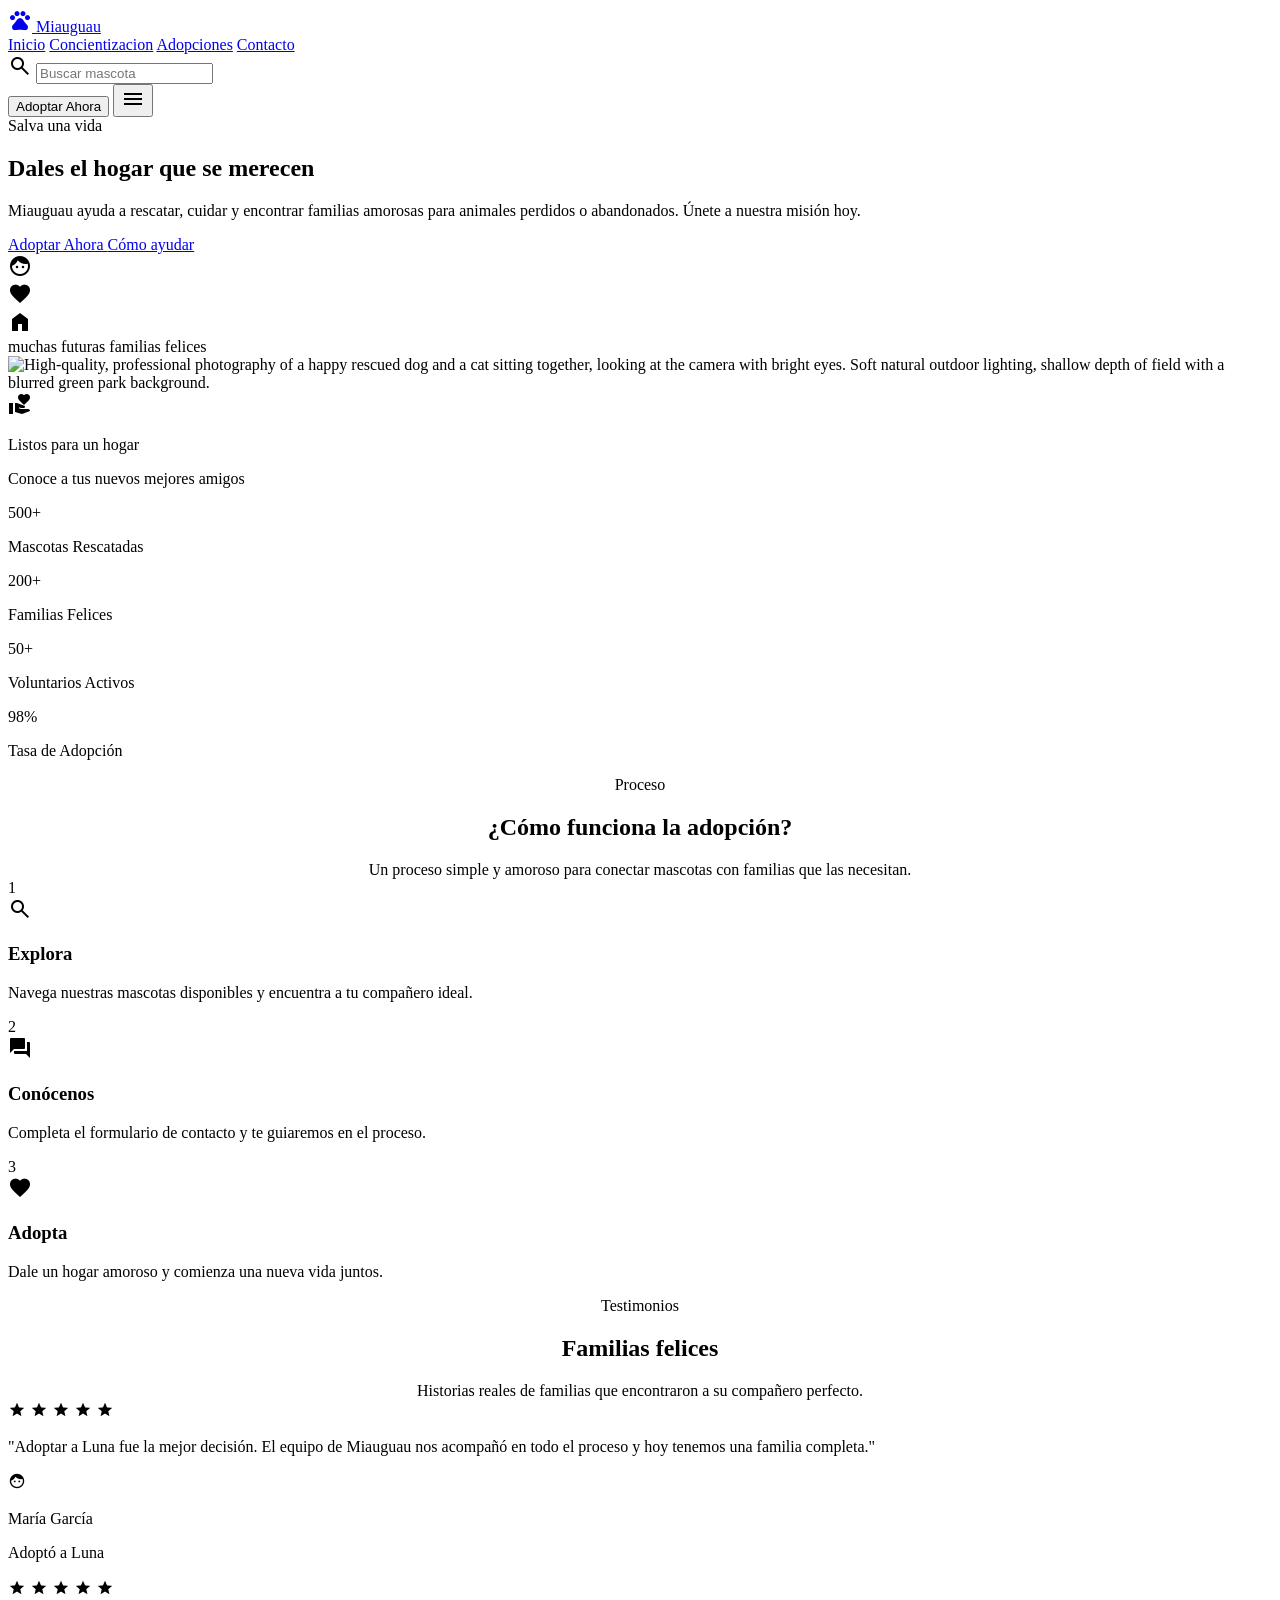
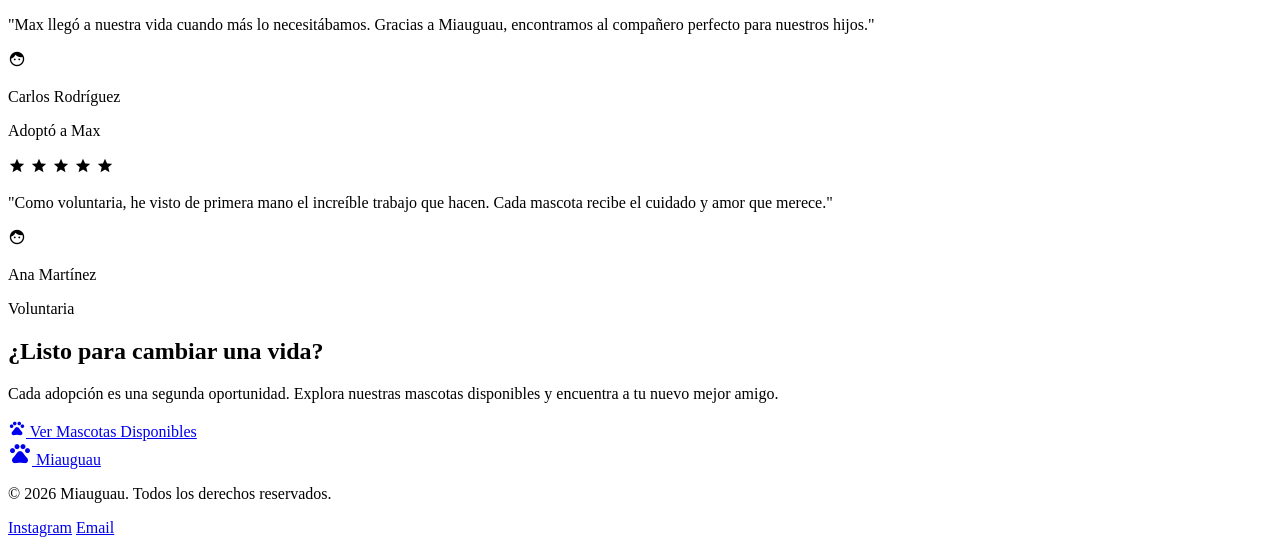
==== commit 5911d13e: "Add files via upload" ====
--- a/index.html
+++ b/index.html
@@ -36,10 +36,6 @@
         Adoptar Ahora
       </button>
 
-      <button class="dark-mode-toggle" aria-label="Cambiar modo oscuro">
-        <span class="material-symbols-outlined">dark_mode</span>
-      </button>
-
       <button class="mobile-menu-btn">
         <span class="material-symbols-outlined">menu</span>
       </button>
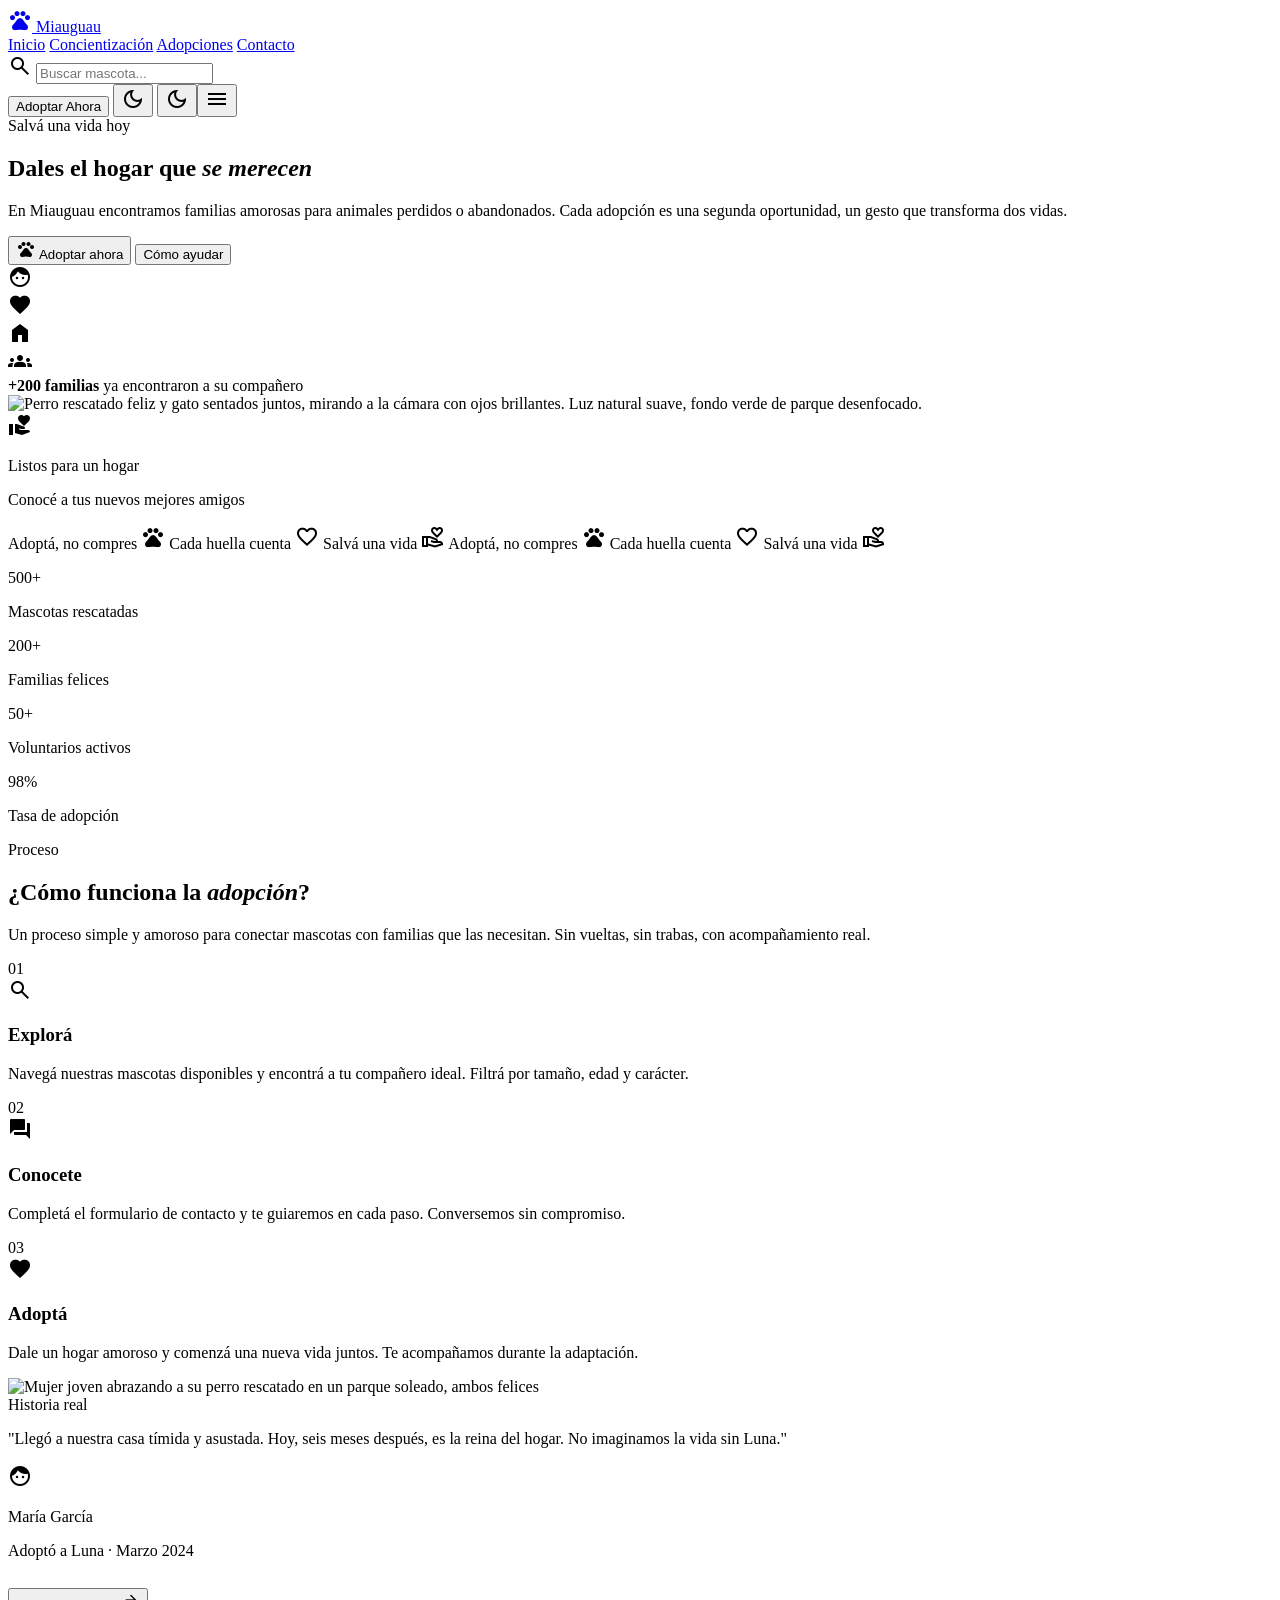
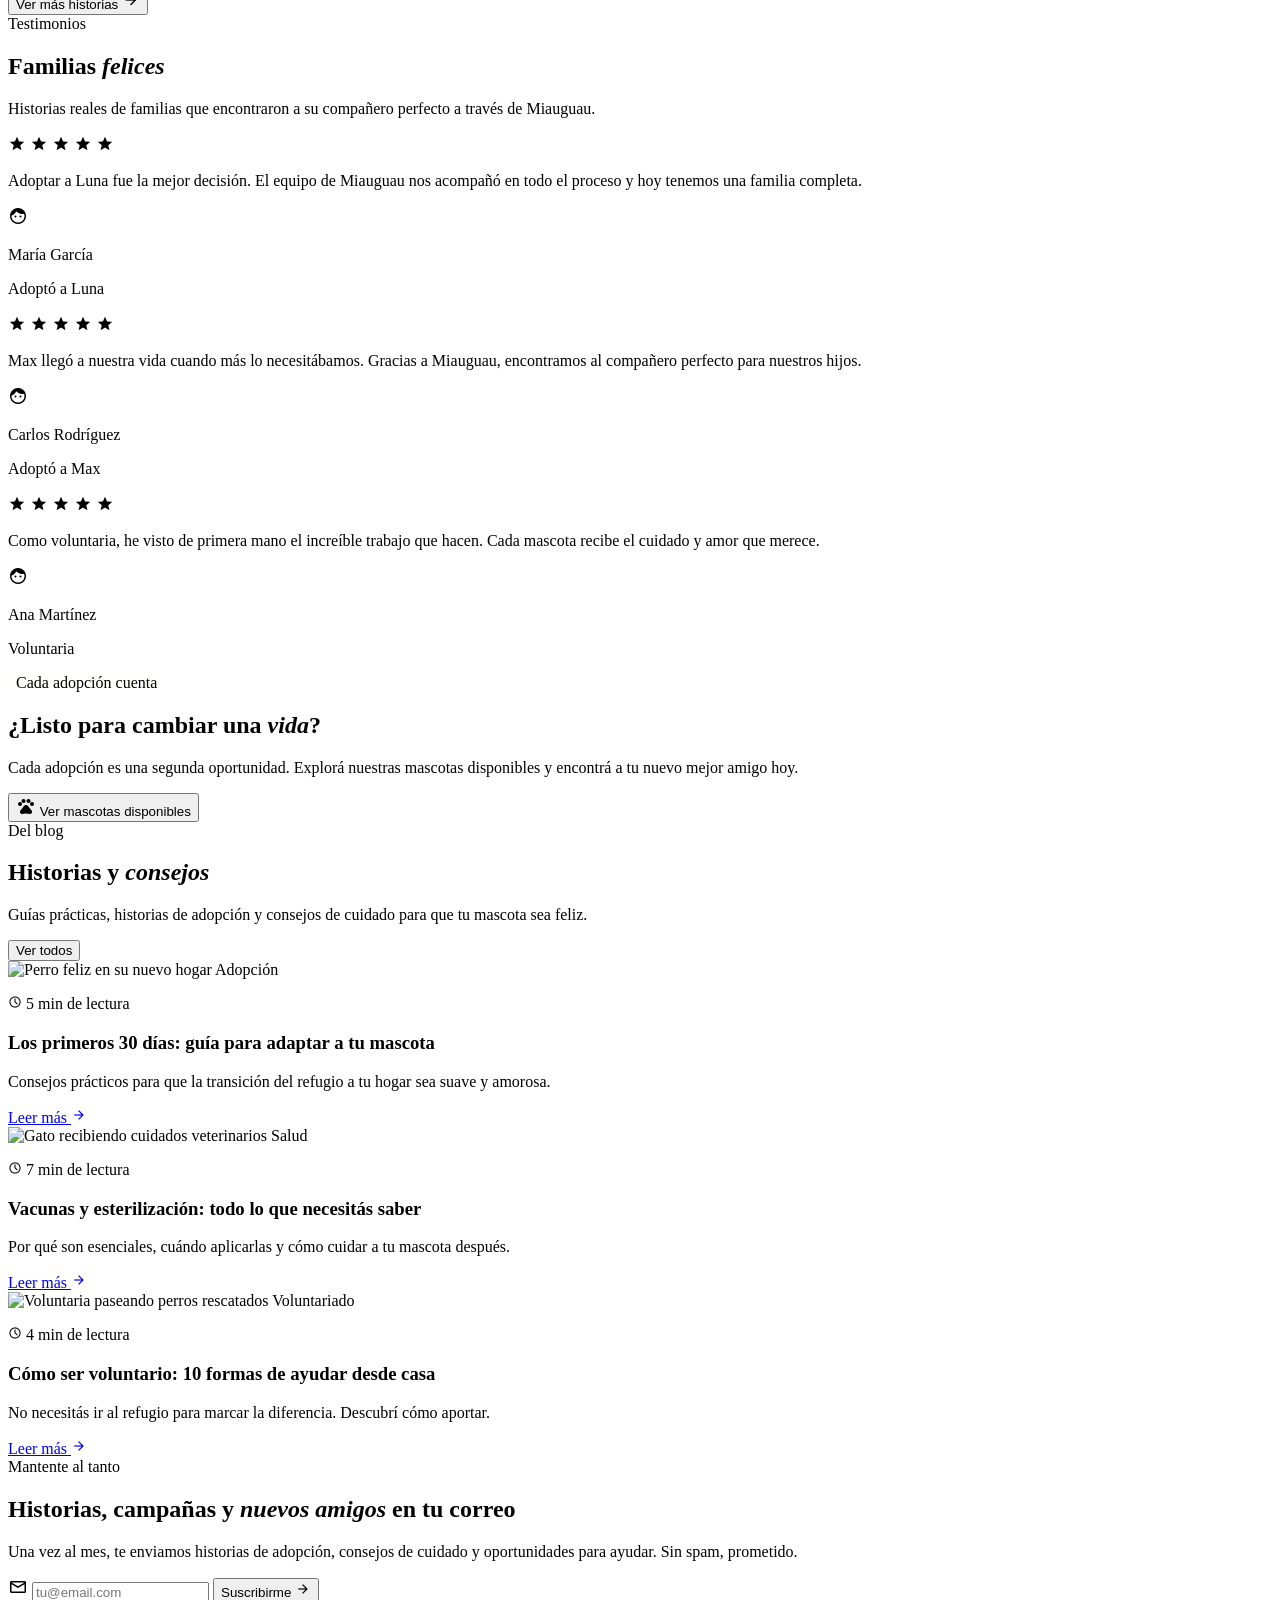
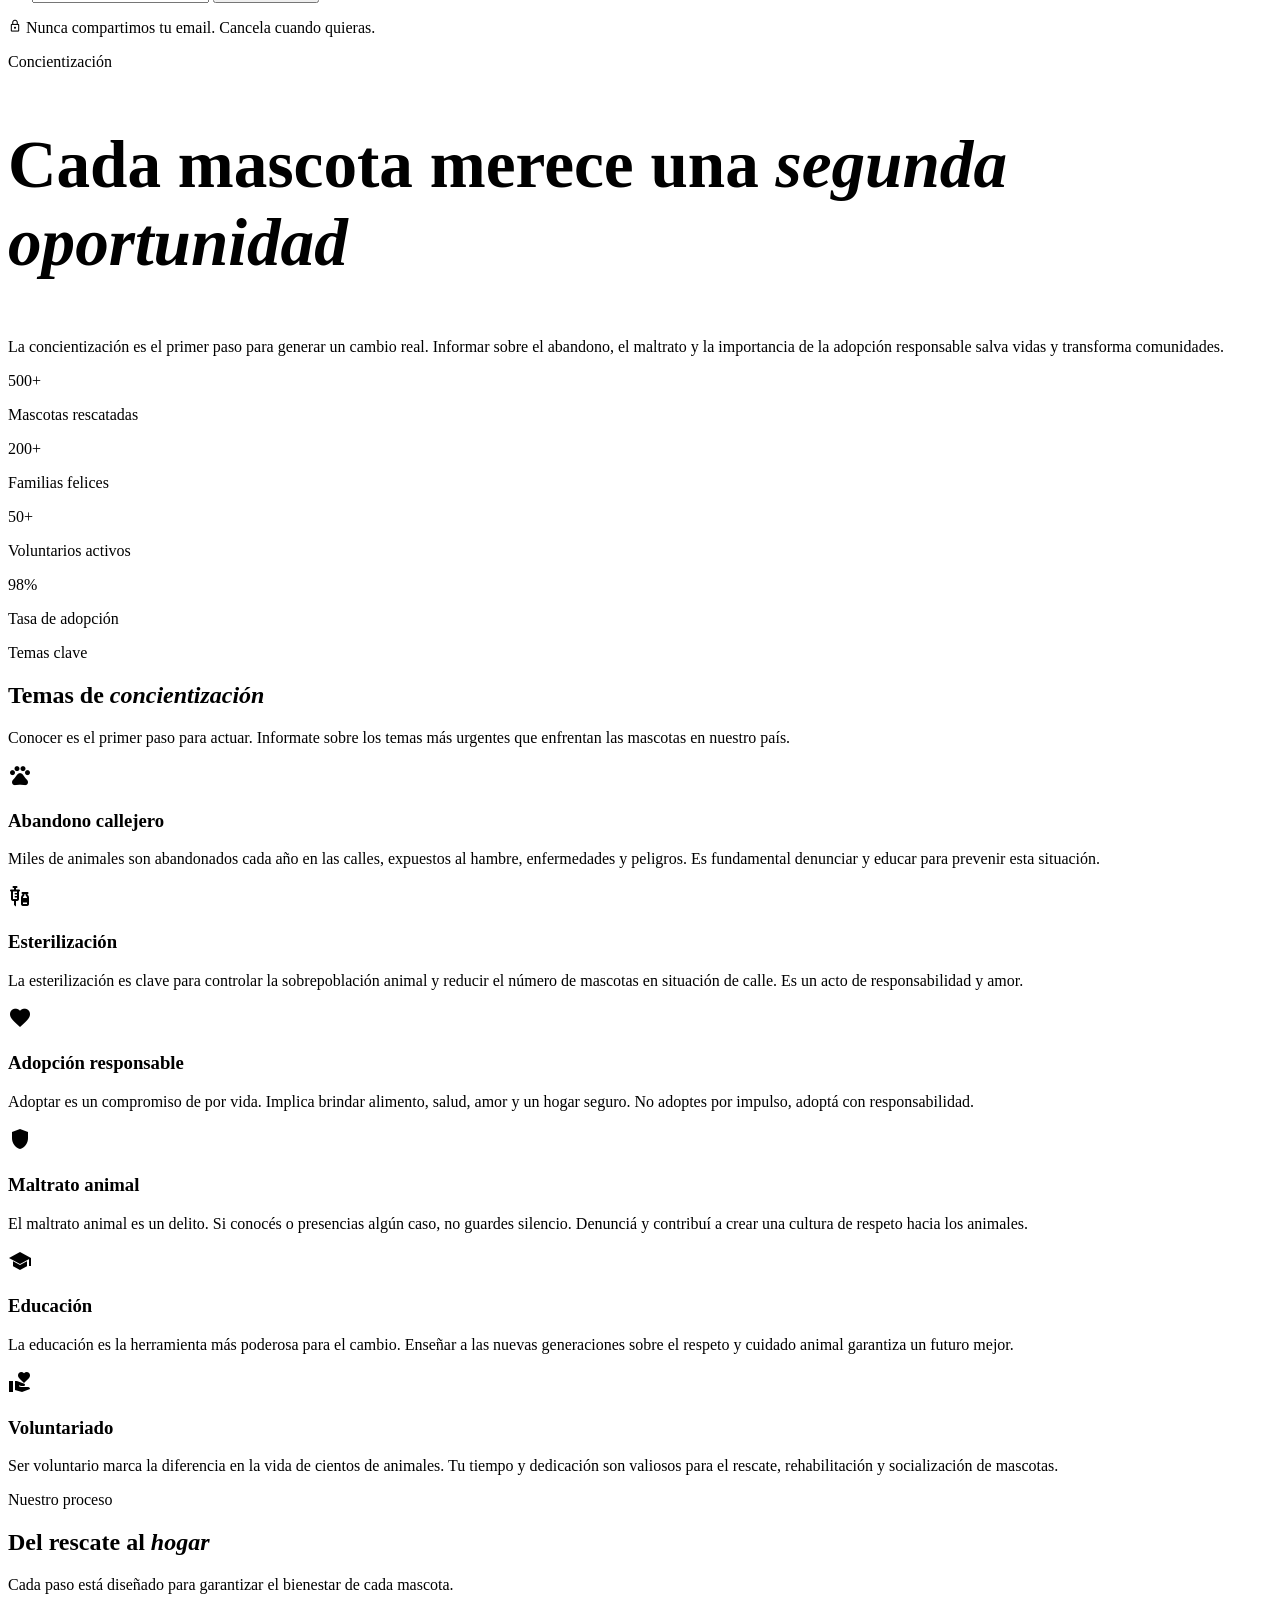
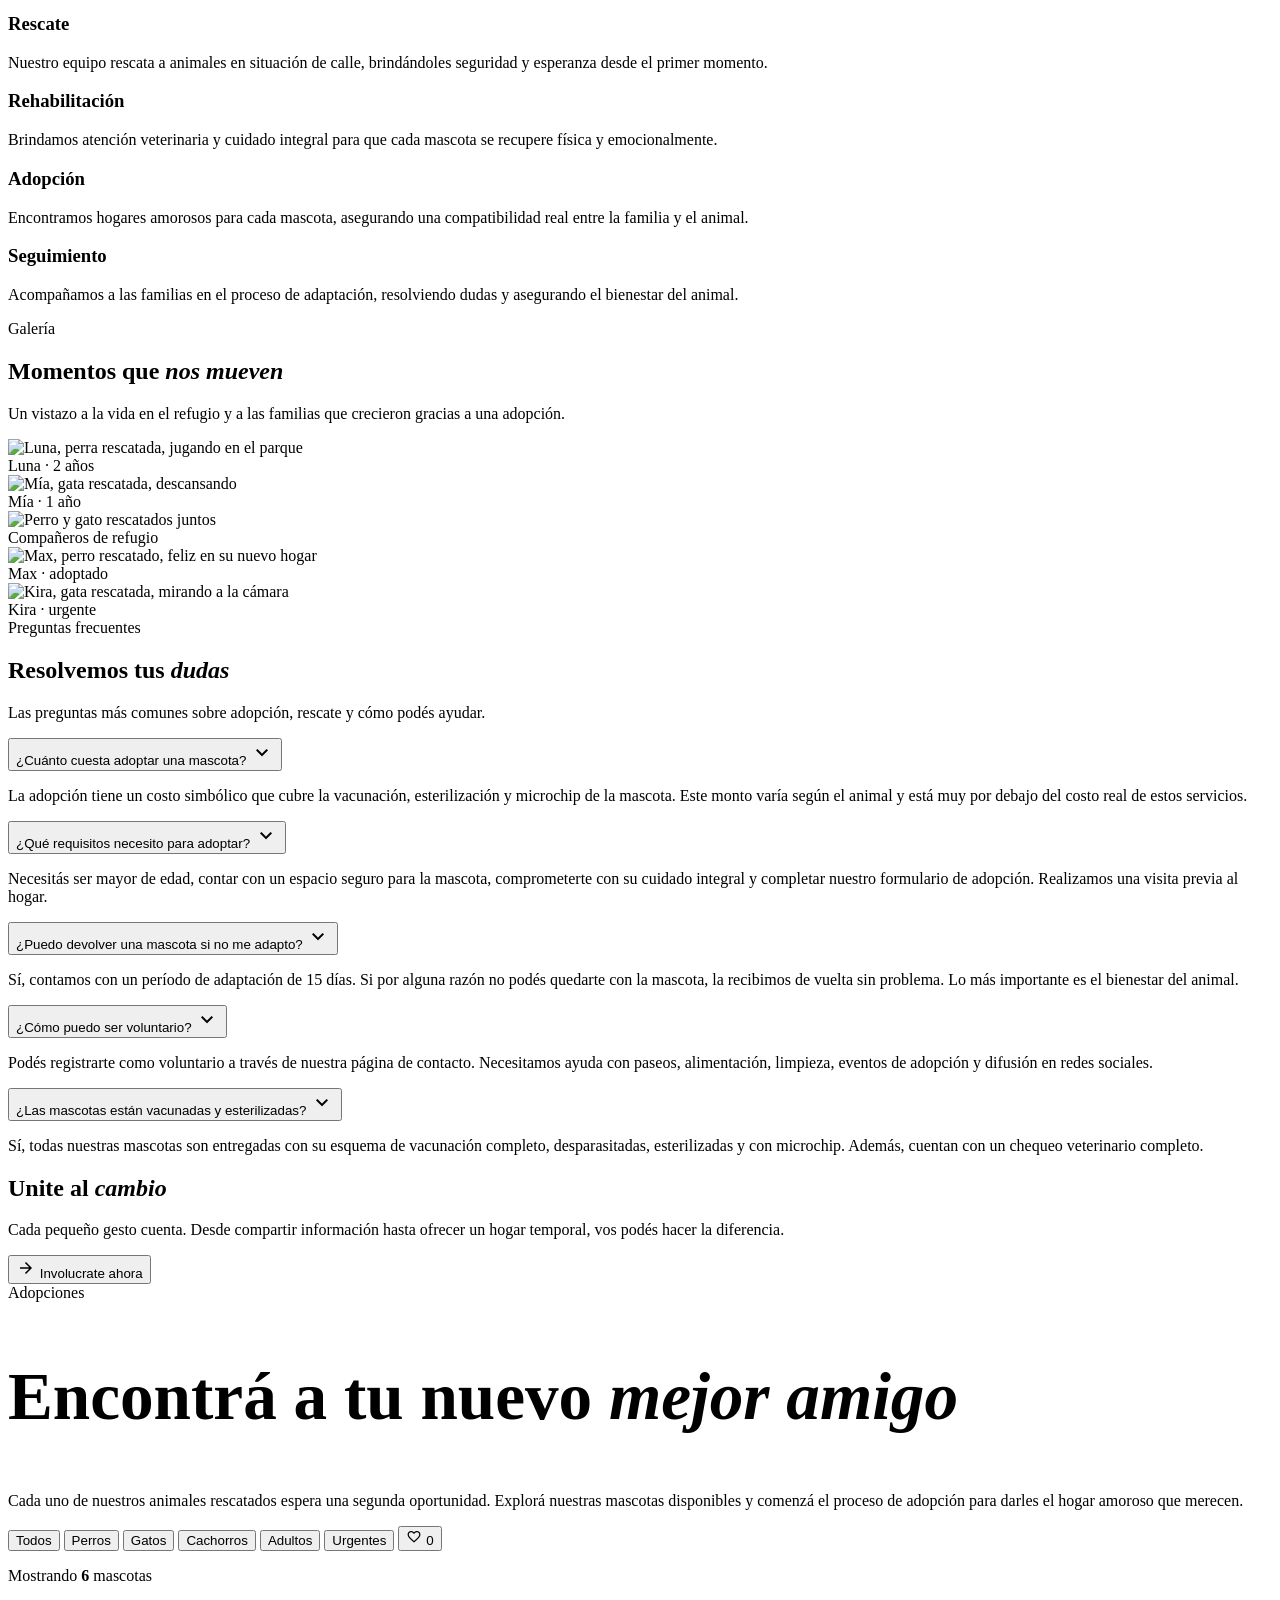
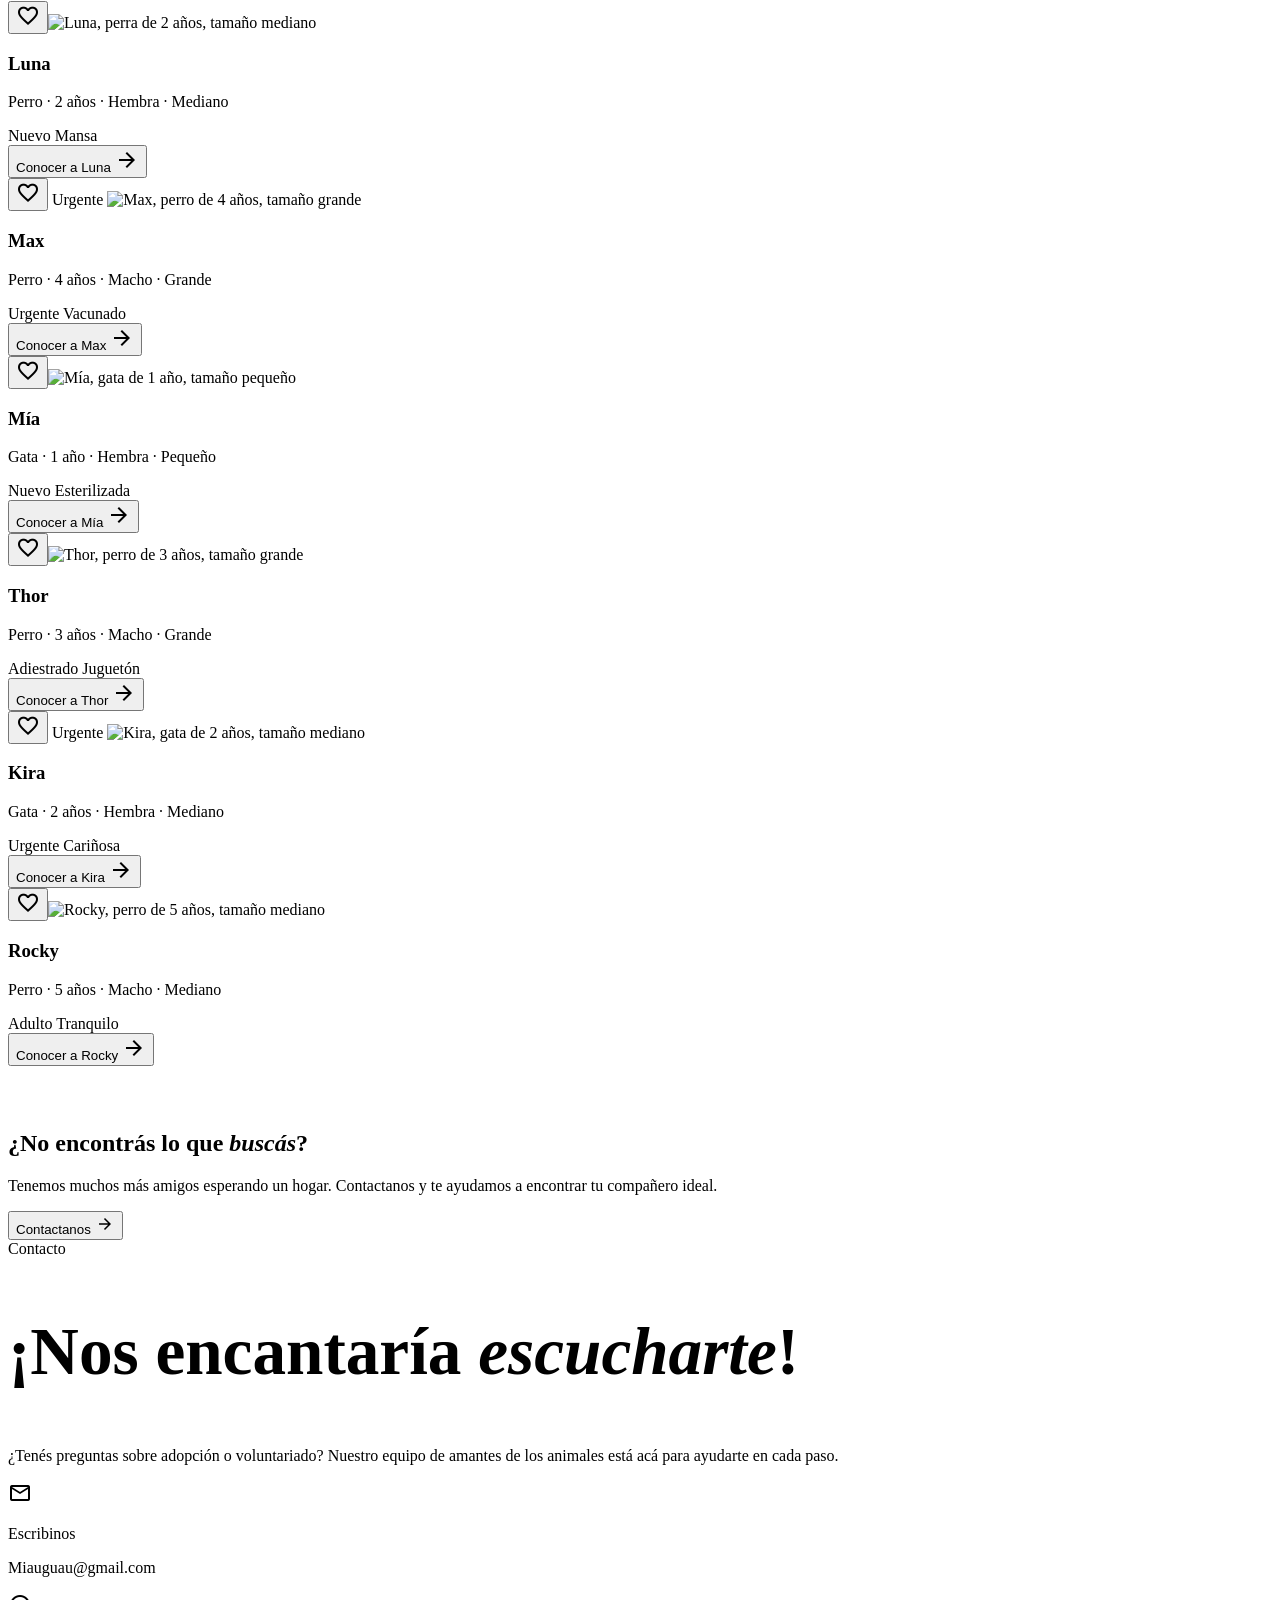
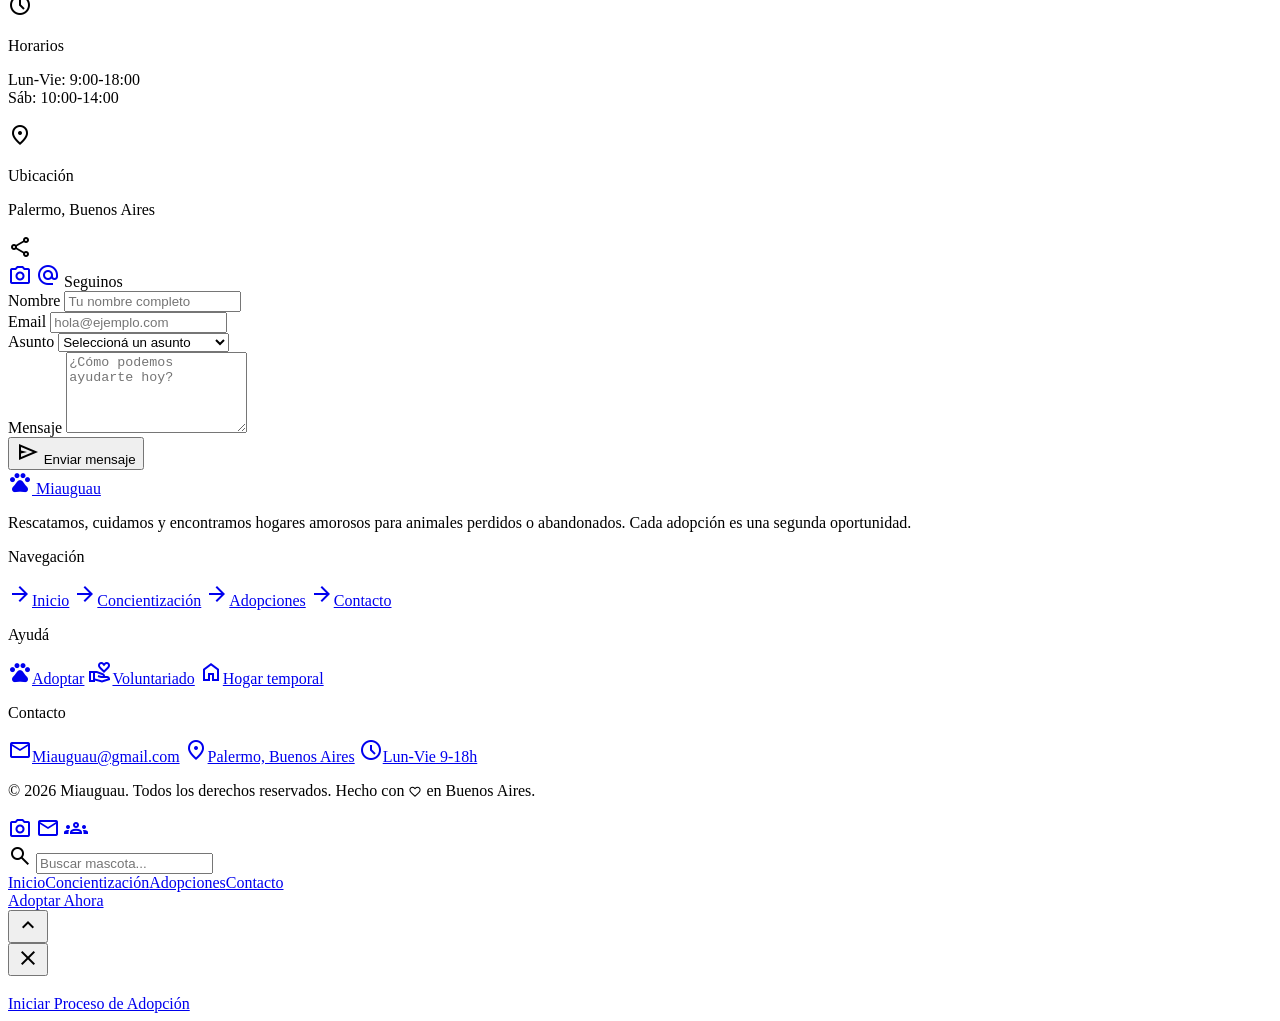
==== commit 0b1c1893: "Add files via upload" ====
--- a/index.html
+++ b/index.html
@@ -1,280 +1,937 @@
 <!DOCTYPE html>
 <html class="light" lang="es">
 <head>
-  <meta charset="utf-8">
-  <meta name="viewport" content="width=device-width, initial-scale=1.0">
+  <meta charset="utf-8" />
+  <meta name="viewport" content="width=device-width, initial-scale=1.0" />
+  <meta name="description" content="Miauguau — Rescatamos, cuidamos y encontramos hogares amorosos para animales perdidos o abandonados. Adoptá, ayudá, sumate." />
   <title>Miauguau</title>
   <link rel="preconnect" href="https://fonts.googleapis.com">
   <link rel="preconnect" href="https://fonts.gstatic.com" crossorigin>
-  <link href="https://fonts.googleapis.com/css2?family=Plus+Jakarta+Sans:wght@600;700&family=Work+Sans:wght@400;600&display=swap" rel="stylesheet">
-  <link href="https://fonts.googleapis.com/css2?family=Material+Symbols+Outlined:wght,FILL@100..700,0..1&display=swap" rel="stylesheet">
+  <link href="https://fonts.googleapis.com/css2?family=Fraunces:ital,opsz,wght@0,9..144,400;0,9..144,500;0,9..144,600;0,9..144,700;1,9..144,400;1,9..144,500;1,9..144,600&family=Plus+Jakarta+Sans:wght@400;500;600;700&family=IBM+Plex+Mono:wght@400;500&display=swap" rel="stylesheet">
+  <link href="https://fonts.googleapis.com/css2?family=Material+Symbols+Outlined:opsz,wght,FILL,GRAD@20..48,100..700,0..1,-50..200&display=swap" rel="stylesheet">
   <link rel="stylesheet" href="estilos/estilo.css">
   <link rel="stylesheet" href="estilos/estilo_chatbot.css">
+  <link rel="stylesheet" href="estilos/estilo_cultui.css">
 </head>
 <body>
 
+
+  
   <header class="top-navbar">
     <div class="navbar-inner">
-      <a class="logo" href="index.html">
+      <a class="logo" href="#/" data-nav="home" aria-label="Miauguau inicio">
         <span class="material-symbols-outlined" style="font-variation-settings: 'FILL' 1;">pets</span>
         Miauguau
       </a>
 
-      <nav class="desktop-nav">
-        <a class="nav-link" href="index.html">Inicio</a>
-        <a class="nav-link" href="concientizar.html">Concientizacion</a>
-        <a class="nav-link" href="adoptar.html">Adopciones</a>
-        <a class="nav-link" href="contacto.html">Contacto</a>
+      <nav class="desktop-nav" aria-label="Navegación principal">
+        <a class="nav-link nav-link--active" href="#/" data-nav="home">Inicio</a>
+        <a class="nav-link" href="#/concientizar" data-nav="concientizar">Concientización</a>
+        <a class="nav-link" href="#/adoptar" data-nav="adoptar">Adopciones</a>
+        <a class="nav-link" href="#/contacto" data-nav="contacto">Contacto</a>
       </nav>
 
-      <div class="search-bar">
+      <div class="search-bar" role="search">
         <span class="material-symbols-outlined search-icon">search</span>
-        <input type="text" placeholder="Buscar mascota" class="search-input">
+        <input type="text" placeholder="Buscar mascota..." class="search-input" aria-label="Buscar mascota">
       </div>
 
-      <button class="btn-adopt-nav">
-        Adoptar Ahora
+      <button class="btn-adopt-nav" data-nav="adoptar" type="button">Adoptar Ahora</button>
+
+      <button class="dark-mode-toggle" type="button" aria-label="Cambiar modo oscuro">
+        <span class="material-symbols-outlined">dark_mode</span>
       </button>
 
-      <button class="mobile-menu-btn">
+      <button class="mobile-menu-btn" type="button" aria-label="Abrir menú">
         <span class="material-symbols-outlined">menu</span>
       </button>
     </div>
   </header>
 
+  <!-- ===================== MAIN ===================== -->
   <main class="main-content">
 
-    <section class="hero-section">
-
-      <div class="hero-bg-decor">
-        <div class="decor-circle decor-circle--primary"></div>
-        <div class="decor-circle decor-circle--tertiary"></div>
+    <!-- ============== PAGE: HOME ============== -->
+    <div data-page-view="home" class="is-active">
+
+      <!-- HERO -->
+      <section class="hero-section">
+        <div class="hero-bg-decor" aria-hidden="true">
+          <div class="decor-circle decor-circle--primary"></div>
+          <div class="decor-circle decor-circle--tertiary"></div>
+          <div class="decor-circle decor-circle--sage"></div>
+        </div>
+
+        <div class="hero-grid">
+          <div class="hero-text reveal">
+            <div class="hero-text-intro">
+              <span class="badge">Salvá una vida hoy</span>
+              <h1 class="hero-title">
+                Dales el hogar que <em>se merecen</em>
+              </h1>
+            </div>
+            <p class="hero-description">
+              En Miauguau encontramos familias amorosas para animales perdidos o abandonados. Cada adopción es una segunda oportunidad, un gesto que transforma dos vidas.
+            </p>
+            <div class="hero-buttons">
+              <button class="btn-primary" type="button" data-nav="adoptar">
+                <span class="material-symbols-outlined" style="font-size:20px;">pets</span>
+                Adoptar ahora
+              </button>
+              <button class="btn-outline" type="button" data-nav="concientizar">
+                Cómo ayudar
+              </button>
+            </div>
+            <div class="hero-social-proof">
+              <div class="avatar-group">
+                <div class="avatar avatar--secondary"><span class="material-symbols-outlined" style="font-variation-settings: 'FILL' 1;">face</span></div>
+                <div class="avatar avatar--tertiary"><span class="material-symbols-outlined" style="font-variation-settings: 'FILL' 1;">favorite</span></div>
+                <div class="avatar avatar--primary"><span class="material-symbols-outlined" style="font-variation-settings: 'FILL' 1;">home</span></div>
+                <div class="avatar avatar--ink"><span class="material-symbols-outlined" style="font-variation-settings: 'FILL' 1;">groups</span></div>
+              </div>
+              <div class="social-proof-text">
+                <strong>+200 familias</strong> ya encontraron a su compañero
+              </div>
+            </div>
+          </div>
+
+          <div class="hero-image-col reveal reveal--delay-2">
+            <div class="image-bg-offset" aria-hidden="true"></div>
+            <div class="image-bg-blur" aria-hidden="true"></div>
+            <div class="image-container">
+              <img
+                alt="Perro rescatado feliz y gato sentados juntos, mirando a la cámara con ojos brillantes. Luz natural suave, fondo verde de parque desenfocado."
+                class="hero-image"
+                src="img/hero-pets.png"
+                loading="eager"
+              >
+              <div class="floating-badge">
+                <div class="floating-badge-icon">
+                  <span class="material-symbols-outlined" style="font-variation-settings: 'FILL' 1;">volunteer_activism</span>
+                </div>
+                <div>
+                  <p class="floating-badge-title">Listos para un hogar</p>
+                  <p class="floating-badge-subtitle">Conocé a tus nuevos mejores amigos</p>
+                </div>
+              </div>
+            </div>
+          </div>
+        </div>
+      </section>
+
+      <!-- MARQUEE BAND -->
+      <section class="marquee-band" aria-hidden="true">
+        <div class="marquee-track">
+          <span class="marquee-item">Adoptá, no compres <span class="material-symbols-outlined">pets</span></span>
+          <span class="marquee-item">Cada huella cuenta <span class="material-symbols-outlined">favorite</span></span>
+          <span class="marquee-item">Salvá una vida <span class="material-symbols-outlined">volunteer_activism</span></span>
+          <span class="marquee-item">Adoptá, no compres <span class="material-symbols-outlined">pets</span></span>
+          <span class="marquee-item">Cada huella cuenta <span class="material-symbols-outlined">favorite</span></span>
+          <span class="marquee-item">Salvá una vida <span class="material-symbols-outlined">volunteer_activism</span></span>
+        </div>
+      </section>
+
+      <!-- STATS -->
+      <section class="stats-section reveal">
+        <div class="stats-grid">
+          <div class="stat-card">
+            <p class="stat-number" data-count="500" data-suffix="+">500+</p>
+            <p class="stat-label">Mascotas rescatadas</p>
+          </div>
+          <div class="stat-card">
+            <p class="stat-number" data-count="200" data-suffix="+">200+</p>
+            <p class="stat-label">Familias felices</p>
+          </div>
+          <div class="stat-card">
+            <p class="stat-number" data-count="50" data-suffix="+">50+</p>
+            <p class="stat-label">Voluntarios activos</p>
+          </div>
+          <div class="stat-card">
+            <p class="stat-number" data-count="98" data-suffix="%">98%</p>
+            <p class="stat-label">Tasa de adopción</p>
+          </div>
+        </div>
+      </section>
+
+      <!-- HOW IT WORKS -->
+      <section class="section how-it-works">
+        <div class="page-container">
+          <div class="section-header section-header--center reveal">
+            <span class="badge badge--sage">Proceso</span>
+            <h2 class="section-title">¿Cómo funciona la <em>adopción</em>?</h2>
+            <p class="section-description">Un proceso simple y amoroso para conectar mascotas con familias que las necesitan. Sin vueltas, sin trabas, con acompañamiento real.</p>
+          </div>
+        </div>
+        <div class="steps-grid reveal">
+          <div class="step-card">
+            <div class="step-card__number">01</div>
+            <div class="step-card__icon card-icon card-icon--primary">
+              <span class="material-symbols-outlined" style="font-variation-settings: 'FILL' 1;">search</span>
+            </div>
+            <h3 class="step-card__title">Explorá</h3>
+            <p class="step-card__text">Navegá nuestras mascotas disponibles y encontrá a tu compañero ideal. Filtrá por tamaño, edad y carácter.</p>
+          </div>
+          <div class="step-card">
+            <div class="step-card__number">02</div>
+            <div class="step-card__icon card-icon card-icon--secondary">
+              <span class="material-symbols-outlined" style="font-variation-settings: 'FILL' 1;">forum</span>
+            </div>
+            <h3 class="step-card__title">Conocete</h3>
+            <p class="step-card__text">Completá el formulario de contacto y te guiaremos en cada paso. Conversemos sin compromiso.</p>
+          </div>
+          <div class="step-card">
+            <div class="step-card__number">03</div>
+            <div class="step-card__icon card-icon card-icon--tertiary">
+              <span class="material-symbols-outlined" style="font-variation-settings: 'FILL' 1;">favorite</span>
+            </div>
+            <h3 class="step-card__title">Adoptá</h3>
+            <p class="step-card__text">Dale un hogar amoroso y comenzá una nueva vida juntos. Te acompañamos durante la adaptación.</p>
+          </div>
+        </div>
+      </section>
+
+      <!-- FEATURED STORY -->
+      <section class="featured-story">
+        <div class="featured-grid">
+          <div class="featured-image-wrap reveal">
+            <img
+              alt="Mujer joven abrazando a su perro rescatado en un parque soleado, ambos felices"
+              src="img/featured-story.png"
+              loading="lazy"
+            >
+          </div>
+          <div class="reveal reveal--delay-2">
+            <span class="eyebrow">Historia real</span>
+            <p class="featured-quote">
+              "Llegó a nuestra casa tímida y asustada. Hoy, seis meses después, es la reina del hogar. No imaginamos la vida sin Luna."
+            </p>
+            <div class="featured-attribution">
+              <div class="avatar avatar--primary"><span class="material-symbols-outlined" style="font-variation-settings: 'FILL' 1;">face</span></div>
+              <div>
+                <p class="featured-name">María García</p>
+                <p class="featured-role">Adoptó a Luna · Marzo 2024</p>
+              </div>
+            </div>
+            <div style="margin-top: 28px;">
+              <button class="btn-ghost" type="button" data-nav="adoptar">
+                Ver más historias
+                <span class="material-symbols-outlined" style="font-size:18px;">arrow_forward</span>
+              </button>
+            </div>
+          </div>
+        </div>
+      </section>
+
+      <!-- TESTIMONIALS -->
+      <section class="section testimonials-section">
+        <div class="page-container">
+          <div class="section-header section-header--center reveal">
+            <span class="badge badge--honey">Testimonios</span>
+            <h2 class="section-title">Familias <em>felices</em></h2>
+            <p class="section-description">Historias reales de familias que encontraron a su compañero perfecto a través de Miauguau.</p>
+          </div>
+        </div>
+        <div class="testimonials-grid reveal">
+          <div class="testimonial-card">
+            <div class="testimonial-card__stars" aria-label="5 estrellas">
+              <span class="material-symbols-outlined" style="font-variation-settings: 'FILL' 1; color: var(--honey); font-size:18px;">star</span>
+              <span class="material-symbols-outlined" style="font-variation-settings: 'FILL' 1; color: var(--honey); font-size:18px;">star</span>
+              <span class="material-symbols-outlined" style="font-variation-settings: 'FILL' 1; color: var(--honey); font-size:18px;">star</span>
+              <span class="material-symbols-outlined" style="font-variation-settings: 'FILL' 1; color: var(--honey); font-size:18px;">star</span>
+              <span class="material-symbols-outlined" style="font-variation-settings: 'FILL' 1; color: var(--honey); font-size:18px;">star</span>
+            </div>
+            <p class="testimonial-card__text">Adoptar a Luna fue la mejor decisión. El equipo de Miauguau nos acompañó en todo el proceso y hoy tenemos una familia completa.</p>
+            <div class="testimonial-card__author">
+              <div class="testimonial-card__avatar testimonial-card__avatar--1">
+                <span class="material-symbols-outlined" style="font-variation-settings: 'FILL' 1; font-size:20px;">face</span>
+              </div>
+              <div>
+                <p class="testimonial-card__name">María García</p>
+                <p class="testimonial-card__role">Adoptó a Luna</p>
+              </div>
+            </div>
+          </div>
+          <div class="testimonial-card">
+            <div class="testimonial-card__stars" aria-label="5 estrellas">
+              <span class="material-symbols-outlined" style="font-variation-settings: 'FILL' 1; color: var(--honey); font-size:18px;">star</span>
+              <span class="material-symbols-outlined" style="font-variation-settings: 'FILL' 1; color: var(--honey); font-size:18px;">star</span>
+              <span class="material-symbols-outlined" style="font-variation-settings: 'FILL' 1; color: var(--honey); font-size:18px;">star</span>
+              <span class="material-symbols-outlined" style="font-variation-settings: 'FILL' 1; color: var(--honey); font-size:18px;">star</span>
+              <span class="material-symbols-outlined" style="font-variation-settings: 'FILL' 1; color: var(--honey); font-size:18px;">star</span>
+            </div>
+            <p class="testimonial-card__text">Max llegó a nuestra vida cuando más lo necesitábamos. Gracias a Miauguau, encontramos al compañero perfecto para nuestros hijos.</p>
+            <div class="testimonial-card__author">
+              <div class="testimonial-card__avatar testimonial-card__avatar--2">
+                <span class="material-symbols-outlined" style="font-variation-settings: 'FILL' 1; font-size:20px;">face</span>
+              </div>
+              <div>
+                <p class="testimonial-card__name">Carlos Rodríguez</p>
+                <p class="testimonial-card__role">Adoptó a Max</p>
+              </div>
+            </div>
+          </div>
+          <div class="testimonial-card">
+            <div class="testimonial-card__stars" aria-label="5 estrellas">
+              <span class="material-symbols-outlined" style="font-variation-settings: 'FILL' 1; color: var(--honey); font-size:18px;">star</span>
+              <span class="material-symbols-outlined" style="font-variation-settings: 'FILL' 1; color: var(--honey); font-size:18px;">star</span>
+              <span class="material-symbols-outlined" style="font-variation-settings: 'FILL' 1; color: var(--honey); font-size:18px;">star</span>
+              <span class="material-symbols-outlined" style="font-variation-settings: 'FILL' 1; color: var(--honey); font-size:18px;">star</span>
+              <span class="material-symbols-outlined" style="font-variation-settings: 'FILL' 1; color: var(--honey); font-size:18px;">star</span>
+            </div>
+            <p class="testimonial-card__text">Como voluntaria, he visto de primera mano el increíble trabajo que hacen. Cada mascota recibe el cuidado y amor que merece.</p>
+            <div class="testimonial-card__author">
+              <div class="testimonial-card__avatar testimonial-card__avatar--3">
+                <span class="material-symbols-outlined" style="font-variation-settings: 'FILL' 1; font-size:20px;">face</span>
+              </div>
+              <div>
+                <p class="testimonial-card__name">Ana Martínez</p>
+                <p class="testimonial-card__role">Voluntaria</p>
+              </div>
+            </div>
+          </div>
+        </div>
+      </section>
+
+      <!-- CTA -->
+      <section class="section section--tight">
+        <div class="page-container reveal">
+          <div class="cta-banner">
+            <span class="badge" style="background: rgba(255,251,243,0.1); border-color: rgba(255,251,243,0.2); color: var(--paper);">
+              <span style="background: var(--honey);"></span>&nbsp;
+              Cada adopción cuenta
+            </span>
+            <h2 class="cta-banner__title">¿Listo para cambiar una <em>vida</em>?</h2>
+            <p class="cta-banner__text">Cada adopción es una segunda oportunidad. Explorá nuestras mascotas disponibles y encontrá a tu nuevo mejor amigo hoy.</p>
+            <button class="cta-banner__btn" type="button" data-nav="adoptar">
+              <span class="material-symbols-outlined" style="font-size:20px;">pets</span>
+              Ver mascotas disponibles
+            </button>
+          </div>
+        </div>
+      </section>
+
+      <!-- BLOG -->
+      <section class="section blog-section" style="background: var(--surface-sunken);">
+        <div class="page-container">
+          <div class="section-header reveal" style="flex-direction: row; justify-content: space-between; align-items: flex-end; max-width: 100%; gap: 24px;">
+            <div style="flex: 1; min-width: 280px;">
+              <span class="eyebrow">Del blog</span>
+              <h2 class="section-title">Historias y <em>consejos</em></h2>
+              <p class="section-description">Guías prácticas, historias de adopción y consejos de cuidado para que tu mascota sea feliz.</p>
+            </div>
+            <button class="btn-outline" type="button" data-nav="concientizar" style="flex-shrink: 0;">Ver todos</button>
+          </div>
+        </div>
+        <div class="page-container reveal">
+          <div class="blog-grid">
+            <article class="blog-card">
+              <div class="blog-card__image-wrap">
+                <img src="img/luna.png" alt="Perro feliz en su nuevo hogar" loading="lazy">
+                <span class="blog-card__category">Adopción</span>
+              </div>
+              <div class="blog-card__body">
+                <p class="blog-card__meta">
+                  <span class="material-symbols-outlined" style="font-size:14px;">schedule</span>
+                  5 min de lectura
+                </p>
+                <h3 class="blog-card__title">Los primeros 30 días: guía para adaptar a tu mascota</h3>
+                <p class="blog-card__excerpt">Consejos prácticos para que la transición del refugio a tu hogar sea suave y amorosa.</p>
+                <a class="blog-card__link" href="#/concientizar" data-nav="concientizar">
+                  Leer más
+                  <span class="material-symbols-outlined" style="font-size:16px;">arrow_forward</span>
+                </a>
+              </div>
+            </article>
+            <article class="blog-card">
+              <div class="blog-card__image-wrap">
+                <img src="img/kira.png" alt="Gato recibiendo cuidados veterinarios" loading="lazy">
+                <span class="blog-card__category">Salud</span>
+              </div>
+              <div class="blog-card__body">
+                <p class="blog-card__meta">
+                  <span class="material-symbols-outlined" style="font-size:14px;">schedule</span>
+                  7 min de lectura
+                </p>
+                <h3 class="blog-card__title">Vacunas y esterilización: todo lo que necesitás saber</h3>
+                <p class="blog-card__excerpt">Por qué son esenciales, cuándo aplicarlas y cómo cuidar a tu mascota después.</p>
+                <a class="blog-card__link" href="#/concientizar" data-nav="concientizar">
+                  Leer más
+                  <span class="material-symbols-outlined" style="font-size:16px;">arrow_forward</span>
+                </a>
+              </div>
+            </article>
+            <article class="blog-card">
+              <div class="blog-card__image-wrap">
+                <img src="img/featured-story.png" alt="Voluntaria paseando perros rescatados" loading="lazy">
+                <span class="blog-card__category">Voluntariado</span>
+              </div>
+              <div class="blog-card__body">
+                <p class="blog-card__meta">
+                  <span class="material-symbols-outlined" style="font-size:14px;">schedule</span>
+                  4 min de lectura
+                </p>
+                <h3 class="blog-card__title">Cómo ser voluntario: 10 formas de ayudar desde casa</h3>
+                <p class="blog-card__excerpt">No necesitás ir al refugio para marcar la diferencia. Descubrí cómo aportar.</p>
+                <a class="blog-card__link" href="#/concientizar" data-nav="concientizar">
+                  Leer más
+                  <span class="material-symbols-outlined" style="font-size:16px;">arrow_forward</span>
+                </a>
+              </div>
+            </article>
+          </div>
+        </div>
+      </section>
+
+      <!-- NEWSLETTER -->
+      <section class="newsletter">
+        <div class="newsletter-inner">
+          <div class="reveal">
+            <span class="eyebrow">Mantente al tanto</span>
+            <h2 class="newsletter-title">Historias, campañas y <em>nuevos amigos</em> en tu correo</h2>
+            <p class="newsletter-text">Una vez al mes, te enviamos historias de adopción, consejos de cuidado y oportunidades para ayudar. Sin spam, prometido.</p>
+          </div>
+          <div class="reveal reveal--delay-2">
+            <form class="newsletter-form" id="newsletterForm" autocomplete="off">
+              <span class="material-symbols-outlined" style="color: var(--ink-mute); font-size:20px;">mail</span>
+              <input type="email" class="newsletter-input" id="newsletterEmail" placeholder="tu@email.com" aria-label="Email para newsletter" required>
+              <button type="submit" class="newsletter-submit">
+                Suscribirme
+                <span class="material-symbols-outlined" style="font-size:16px;">arrow_forward</span>
+              </button>
+            </form>
+            <p class="newsletter-note">
+              <span class="material-symbols-outlined" style="font-size:14px;">lock</span>
+              Nunca compartimos tu email. Cancela cuando quieras.
+            </p>
+            <div id="newsletterSuccess" hidden></div>
+          </div>
+        </div>
+      </section>
+
+    </div><!-- /page: home -->
+
+
+    <!-- ============== PAGE: CONCIENTIZAR ============== -->
+    <div data-page-view="concientizar">
+
+      <section class="conciencia-hero">
+        <div class="conciencia-hero__decor" aria-hidden="true">
+          <div class="decor-circle decor-circle--primary"></div>
+          <div class="decor-circle decor-circle--tertiary"></div>
+        </div>
+        <div class="page-container">
+          <div class="section-header section-header--center reveal">
+            <span class="badge">Concientización</span>
+            <h1 class="section-title" style="font-size: clamp(2.4rem, 5.5vw, 4.2rem);">Cada mascota merece una <em>segunda oportunidad</em></h1>
+            <p class="section-description">La concientización es el primer paso para generar un cambio real. Informar sobre el abandono, el maltrato y la importancia de la adopción responsable salva vidas y transforma comunidades.</p>
+          </div>
+        </div>
+      </section>
+
+      <section class="stats-section reveal">
+        <div class="stats-grid">
+          <div class="stat-card">
+            <p class="stat-number" data-count="500" data-suffix="+">500+</p>
+            <p class="stat-label">Mascotas rescatadas</p>
+          </div>
+          <div class="stat-card">
+            <p class="stat-number" data-count="200" data-suffix="+">200+</p>
+            <p class="stat-label">Familias felices</p>
+          </div>
+          <div class="stat-card">
+            <p class="stat-number" data-count="50" data-suffix="+">50+</p>
+            <p class="stat-label">Voluntarios activos</p>
+          </div>
+          <div class="stat-card">
+            <p class="stat-number" data-count="98" data-suffix="%">98%</p>
+            <p class="stat-label">Tasa de adopción</p>
+          </div>
+        </div>
+      </section>
+
+      <section class="section">
+        <div class="page-container">
+          <div class="section-header reveal">
+            <span class="eyebrow">Temas clave</span>
+            <h2 class="section-title">Temas de <em>concientización</em></h2>
+            <p class="section-description">Conocer es el primer paso para actuar. Informate sobre los temas más urgentes que enfrentan las mascotas en nuestro país.</p>
+          </div>
+        </div>
+        <div class="info-grid reveal">
+          <div class="card">
+            <div class="card-icon card-icon--primary">
+              <span class="material-symbols-outlined" style="font-variation-settings: 'FILL' 1;">pets</span>
+            </div>
+            <h3 class="card-title">Abandono callejero</h3>
+            <p class="card-text">Miles de animales son abandonados cada año en las calles, expuestos al hambre, enfermedades y peligros. Es fundamental denunciar y educar para prevenir esta situación.</p>
+          </div>
+          <div class="card">
+            <div class="card-icon card-icon--secondary">
+              <span class="material-symbols-outlined" style="font-variation-settings: 'FILL' 1;">vaccines</span>
+            </div>
+            <h3 class="card-title">Esterilización</h3>
+            <p class="card-text">La esterilización es clave para controlar la sobrepoblación animal y reducir el número de mascotas en situación de calle. Es un acto de responsabilidad y amor.</p>
+          </div>
+          <div class="card">
+            <div class="card-icon card-icon--tertiary">
+              <span class="material-symbols-outlined" style="font-variation-settings: 'FILL' 1;">favorite</span>
+            </div>
+            <h3 class="card-title">Adopción responsable</h3>
+            <p class="card-text">Adoptar es un compromiso de por vida. Implica brindar alimento, salud, amor y un hogar seguro. No adoptes por impulso, adoptá con responsabilidad.</p>
+          </div>
+          <div class="card">
+            <div class="card-icon card-icon--primary">
+              <span class="material-symbols-outlined" style="font-variation-settings: 'FILL' 1;">shield</span>
+            </div>
+            <h3 class="card-title">Maltrato animal</h3>
+            <p class="card-text">El maltrato animal es un delito. Si conocés o presencias algún caso, no guardes silencio. Denunciá y contribuí a crear una cultura de respeto hacia los animales.</p>
+          </div>
+          <div class="card">
+            <div class="card-icon card-icon--secondary">
+              <span class="material-symbols-outlined" style="font-variation-settings: 'FILL' 1;">school</span>
+            </div>
+            <h3 class="card-title">Educación</h3>
+            <p class="card-text">La educación es la herramienta más poderosa para el cambio. Enseñar a las nuevas generaciones sobre el respeto y cuidado animal garantiza un futuro mejor.</p>
+          </div>
+          <div class="card">
+            <div class="card-icon card-icon--tertiary">
+              <span class="material-symbols-outlined" style="font-variation-settings: 'FILL' 1;">volunteer_activism</span>
+            </div>
+            <h3 class="card-title">Voluntariado</h3>
+            <p class="card-text">Ser voluntario marca la diferencia en la vida de cientos de animales. Tu tiempo y dedicación son valiosos para el rescate, rehabilitación y socialización de mascotas.</p>
+          </div>
+        </div>
+      </section>
+
+      <section class="section" style="background: var(--surface-sunken);">
+        <div class="page-container">
+          <div class="section-header reveal">
+            <span class="eyebrow">Nuestro proceso</span>
+            <h2 class="section-title">Del rescate al <em>hogar</em></h2>
+            <p class="section-description">Cada paso está diseñado para garantizar el bienestar de cada mascota.</p>
+          </div>
+        </div>
+        <div class="timeline reveal">
+          <div class="timeline-item">
+            <h3 class="timeline-item__title">Rescate</h3>
+            <p class="timeline-item__text">Nuestro equipo rescata a animales en situación de calle, brindándoles seguridad y esperanza desde el primer momento.</p>
+          </div>
+          <div class="timeline-item">
+            <h3 class="timeline-item__title">Rehabilitación</h3>
+            <p class="timeline-item__text">Brindamos atención veterinaria y cuidado integral para que cada mascota se recupere física y emocionalmente.</p>
+          </div>
+          <div class="timeline-item">
+            <h3 class="timeline-item__title">Adopción</h3>
+            <p class="timeline-item__text">Encontramos hogares amorosos para cada mascota, asegurando una compatibilidad real entre la familia y el animal.</p>
+          </div>
+          <div class="timeline-item">
+            <h3 class="timeline-item__title">Seguimiento</h3>
+            <p class="timeline-item__text">Acompañamos a las familias en el proceso de adaptación, resolviendo dudas y asegurando el bienestar del animal.</p>
+          </div>
+        </div>
+      </section>
+
+      <!-- GALLERY -->
+      <section class="section">
+        <div class="page-container">
+          <div class="section-header section-header--center reveal">
+            <span class="badge badge--sage">Galería</span>
+            <h2 class="section-title">Momentos que <em>nos mueven</em></h2>
+            <p class="section-description">Un vistazo a la vida en el refugio y a las familias que crecieron gracias a una adopción.</p>
+          </div>
+        </div>
+        <div class="gallery-grid reveal">
+          <div class="gallery-item gallery-item--tall">
+            <img src="img/luna.png" alt="Luna, perra rescatada, jugando en el parque" loading="lazy">
+            <div class="gallery-item__caption"><span class="gallery-item__caption-text">Luna · 2 años</span></div>
+          </div>
+          <div class="gallery-item">
+            <img src="img/mia.png" alt="Mía, gata rescatada, descansando" loading="lazy">
+            <div class="gallery-item__caption"><span class="gallery-item__caption-text">Mía · 1 año</span></div>
+          </div>
+          <div class="gallery-item gallery-item--wide">
+            <img src="img/hero-pets.png" alt="Perro y gato rescatados juntos" loading="lazy">
+            <div class="gallery-item__caption"><span class="gallery-item__caption-text">Compañeros de refugio</span></div>
+          </div>
+          <div class="gallery-item">
+            <img src="img/max.png" alt="Max, perro rescatado, feliz en su nuevo hogar" loading="lazy">
+            <div class="gallery-item__caption"><span class="gallery-item__caption-text">Max · adoptado</span></div>
+          </div>
+          <div class="gallery-item">
+            <img src="img/kira.png" alt="Kira, gata rescatada, mirando a la cámara" loading="lazy">
+            <div class="gallery-item__caption"><span class="gallery-item__caption-text">Kira · urgente</span></div>
+          </div>
+        </div>
+      </section>
+
+      <section class="faq-section">
+        <div class="page-container">
+          <div class="section-header section-header--center reveal">
+            <span class="badge">Preguntas frecuentes</span>
+            <h2 class="section-title">Resolvemos tus <em>dudas</em></h2>
+            <p class="section-description">Las preguntas más comunes sobre adopción, rescate y cómo podés ayudar.</p>
+          </div>
+        </div>
+        <div class="faq-list reveal">
+          <div class="faq-item">
+            <button class="faq-item__question" type="button">
+              ¿Cuánto cuesta adoptar una mascota?
+              <span class="material-symbols-outlined faq-item__icon">expand_more</span>
+            </button>
+            <div class="faq-item__answer">
+              <p>La adopción tiene un costo simbólico que cubre la vacunación, esterilización y microchip de la mascota. Este monto varía según el animal y está muy por debajo del costo real de estos servicios.</p>
+            </div>
+          </div>
+          <div class="faq-item">
+            <button class="faq-item__question" type="button">
+              ¿Qué requisitos necesito para adoptar?
+              <span class="material-symbols-outlined faq-item__icon">expand_more</span>
+            </button>
+            <div class="faq-item__answer">
+              <p>Necesitás ser mayor de edad, contar con un espacio seguro para la mascota, comprometerte con su cuidado integral y completar nuestro formulario de adopción. Realizamos una visita previa al hogar.</p>
+            </div>
+          </div>
+          <div class="faq-item">
+            <button class="faq-item__question" type="button">
+              ¿Puedo devolver una mascota si no me adapto?
+              <span class="material-symbols-outlined faq-item__icon">expand_more</span>
+            </button>
+            <div class="faq-item__answer">
+              <p>Sí, contamos con un período de adaptación de 15 días. Si por alguna razón no podés quedarte con la mascota, la recibimos de vuelta sin problema. Lo más importante es el bienestar del animal.</p>
+            </div>
+          </div>
+          <div class="faq-item">
+            <button class="faq-item__question" type="button">
+              ¿Cómo puedo ser voluntario?
+              <span class="material-symbols-outlined faq-item__icon">expand_more</span>
+            </button>
+            <div class="faq-item__answer">
+              <p>Podés registrarte como voluntario a través de nuestra página de contacto. Necesitamos ayuda con paseos, alimentación, limpieza, eventos de adopción y difusión en redes sociales.</p>
+            </div>
+          </div>
+          <div class="faq-item">
+            <button class="faq-item__question" type="button">
+              ¿Las mascotas están vacunadas y esterilizadas?
+              <span class="material-symbols-outlined faq-item__icon">expand_more</span>
+            </button>
+            <div class="faq-item__answer">
+              <p>Sí, todas nuestras mascotas son entregadas con su esquema de vacunación completo, desparasitadas, esterilizadas y con microchip. Además, cuentan con un chequeo veterinario completo.</p>
+            </div>
+          </div>
+        </div>
+      </section>
+
+      <section class="section section--tight">
+        <div class="page-container reveal">
+          <div class="cta-banner">
+            <h2 class="cta-banner__title">Unite al <em>cambio</em></h2>
+            <p class="cta-banner__text">Cada pequeño gesto cuenta. Desde compartir información hasta ofrecer un hogar temporal, vos podés hacer la diferencia.</p>
+            <button class="cta-banner__btn" type="button" data-nav="contacto">
+              <span class="material-symbols-outlined" style="font-size:20px;">arrow_forward</span>
+              Involucrate ahora
+            </button>
+          </div>
+        </div>
+      </section>
+
+    </div><!-- /page: concientizar -->
+
+
+    <!-- ============== PAGE: ADOPTAR ============== -->
+    <div data-page-view="adoptar">
+
+      <section class="section">
+        <div class="page-container">
+          <div class="section-header reveal">
+            <span class="badge">Adopciones</span>
+            <h1 class="section-title" style="font-size: clamp(2.4rem, 5.5vw, 4.2rem);">Encontrá a tu nuevo <em>mejor amigo</em></h1>
+            <p class="section-description">Cada uno de nuestros animales rescatados espera una segunda oportunidad. Explorá nuestras mascotas disponibles y comenzá el proceso de adopción para darles el hogar amoroso que merecen.</p>
+          </div>
+        </div>
+
+        <div class="filter-bar reveal reveal--delay-1" role="tablist" aria-label="Filtrar mascotas">
+          <button class="filter-chip filter-chip--active" type="button" data-filter="all">Todos</button>
+          <button class="filter-chip" type="button" data-filter="perros">Perros</button>
+          <button class="filter-chip" type="button" data-filter="gatos">Gatos</button>
+          <button class="filter-chip" type="button" data-filter="cachorros">Cachorros</button>
+          <button class="filter-chip" type="button" data-filter="adultos">Adultos</button>
+          <button class="filter-chip" type="button" data-filter="urgentes">Urgentes</button>
+          <button class="filter-chip filter-chip--fav" type="button" data-filter="favorites">
+            <span class="material-symbols-outlined" style="font-size:16px;">favorite</span>
+            <span class="filter-chip__fav-count">0</span>
+          </button>
+        </div>
+
+        <div class="page-container">
+          <p class="results-counter" id="resultsCounter">Mostrando <strong>6</strong> mascotas</p>
+        </div>
+
+        <div class="info-grid">
+          <div class="pet-card reveal" data-pet-type="perros" data-pet-age="joven" data-pet-urgent="false"><div class="pet-card__image-wrap"><button class="pet-card__fav" type="button" aria-label="Agregar Luna a favoritos" data-pet-name="Luna"><span class="material-symbols-outlined">favorite</span></button><img alt="Luna, perra de 2 años, tamaño mediano" class="pet-card__image" src="img/luna.png" loading="lazy">
+            </div>
+            <div class="pet-card__body">
+              <h3 class="pet-card__name">Luna</h3>
+              <p class="pet-card__info">Perro · 2 años · Hembra · Mediano</p>
+              <div class="pet-card__tags">
+                <span class="pet-card__tag pet-card__tag--new">Nuevo</span>
+                <span class="pet-card__tag">Mansa</span>
+              </div>
+              <button class="pet-card__adopt-btn" type="button">
+                Conocer a Luna
+                <span class="material-symbols-outlined">arrow_forward</span>
+              </button>
+            </div>
+          </div>
+
+          <div class="pet-card reveal reveal--delay-1" data-pet-type="perros" data-pet-age="adulto" data-pet-urgent="true">
+            <div class="pet-card__image-wrap">
+              <button class="pet-card__fav" type="button" aria-label="Agregar Max a favoritos" data-pet-name="Max"><span class="material-symbols-outlined">favorite</span></button>
+              <span class="pet-card__urgent-flag">Urgente</span>
+              <img alt="Max, perro de 4 años, tamaño grande" class="pet-card__image" src="img/max.png" loading="lazy">
+            </div>
+            <div class="pet-card__body">
+              <h3 class="pet-card__name">Max</h3>
+              <p class="pet-card__info">Perro · 4 años · Macho · Grande</p>
+              <div class="pet-card__tags">
+                <span class="pet-card__tag pet-card__tag--urgent">Urgente</span>
+                <span class="pet-card__tag">Vacunado</span>
+              </div>
+              <button class="pet-card__adopt-btn" type="button">
+                Conocer a Max
+                <span class="material-symbols-outlined">arrow_forward</span>
+              </button>
+            </div>
+          </div>
+
+          <div class="pet-card reveal reveal--delay-2" data-pet-type="gatos" data-pet-age="joven" data-pet-urgent="false"><div class="pet-card__image-wrap"><button class="pet-card__fav" type="button" aria-label="Agregar Mía a favoritos" data-pet-name="Mía"><span class="material-symbols-outlined">favorite</span></button><img alt="Mía, gata de 1 año, tamaño pequeño" class="pet-card__image" src="img/mia.png" loading="lazy">
+            </div>
+            <div class="pet-card__body">
+              <h3 class="pet-card__name">Mía</h3>
+              <p class="pet-card__info">Gata · 1 año · Hembra · Pequeño</p>
+              <div class="pet-card__tags">
+                <span class="pet-card__tag pet-card__tag--new">Nuevo</span>
+                <span class="pet-card__tag">Esterilizada</span>
+              </div>
+              <button class="pet-card__adopt-btn" type="button">
+                Conocer a Mía
+                <span class="material-symbols-outlined">arrow_forward</span>
+              </button>
+            </div>
+          </div>
+
+          <div class="pet-card reveal" data-pet-type="perros" data-pet-age="adulto" data-pet-urgent="false"><div class="pet-card__image-wrap"><button class="pet-card__fav" type="button" aria-label="Agregar Thor a favoritos" data-pet-name="Thor"><span class="material-symbols-outlined">favorite</span></button><img alt="Thor, perro de 3 años, tamaño grande" class="pet-card__image" src="img/thor.png" loading="lazy">
+            </div>
+            <div class="pet-card__body">
+              <h3 class="pet-card__name">Thor</h3>
+              <p class="pet-card__info">Perro · 3 años · Macho · Grande</p>
+              <div class="pet-card__tags">
+                <span class="pet-card__tag">Adiestrado</span>
+                <span class="pet-card__tag">Juguetón</span>
+              </div>
+              <button class="pet-card__adopt-btn" type="button">
+                Conocer a Thor
+                <span class="material-symbols-outlined">arrow_forward</span>
+              </button>
+            </div>
+          </div>
+
+          <div class="pet-card reveal reveal--delay-1" data-pet-type="gatos" data-pet-age="adulto" data-pet-urgent="true">
+            <div class="pet-card__image-wrap">
+              <button class="pet-card__fav" type="button" aria-label="Agregar Kira a favoritos" data-pet-name="Kira"><span class="material-symbols-outlined">favorite</span></button>
+              <span class="pet-card__urgent-flag">Urgente</span>
+              <img alt="Kira, gata de 2 años, tamaño mediano" class="pet-card__image" src="img/kira.png" loading="lazy">
+            </div>
+            <div class="pet-card__body">
+              <h3 class="pet-card__name">Kira</h3>
+              <p class="pet-card__info">Gata · 2 años · Hembra · Mediano</p>
+              <div class="pet-card__tags">
+                <span class="pet-card__tag pet-card__tag--urgent">Urgente</span>
+                <span class="pet-card__tag">Cariñosa</span>
+              </div>
+              <button class="pet-card__adopt-btn" type="button">
+                Conocer a Kira
+                <span class="material-symbols-outlined">arrow_forward</span>
+              </button>
+            </div>
+          </div>
+
+          <div class="pet-card reveal reveal--delay-2" data-pet-type="perros" data-pet-age="adulto" data-pet-urgent="false"><div class="pet-card__image-wrap"><button class="pet-card__fav" type="button" aria-label="Agregar Rocky a favoritos" data-pet-name="Rocky"><span class="material-symbols-outlined">favorite</span></button><img alt="Rocky, perro de 5 años, tamaño mediano" class="pet-card__image" src="img/rocky.png" loading="lazy">
+            </div>
+            <div class="pet-card__body">
+              <h3 class="pet-card__name">Rocky</h3>
+              <p class="pet-card__info">Perro · 5 años · Macho · Mediano</p>
+              <div class="pet-card__tags">
+                <span class="pet-card__tag">Adulto</span>
+                <span class="pet-card__tag">Tranquilo</span>
+              </div>
+              <button class="pet-card__adopt-btn" type="button">
+                Conocer a Rocky
+                <span class="material-symbols-outlined">arrow_forward</span>
+              </button>
+            </div>
+          </div>
+        </div>
+
+        <div class="page-container reveal" style="margin-top: 64px;">
+          <div class="cta-banner">
+            <h2 class="cta-banner__title">¿No encontrás lo que <em>buscás</em>?</h2>
+            <p class="cta-banner__text">Tenemos muchos más amigos esperando un hogar. Contactanos y te ayudamos a encontrar tu compañero ideal.</p>
+            <button class="cta-banner__btn" type="button" data-nav="contacto">
+              Contactanos
+              <span class="material-symbols-outlined" style="font-size:20px;">arrow_forward</span>
+            </button>
+          </div>
+        </div>
+      </section>
+
+    </div><!-- /page: adoptar -->
+
+
+    <!-- ============== PAGE: CONTACTO ============== -->
+    <div data-page-view="contacto">
+
+      <section class="section">
+        <div class="page-container">
+          <div class="section-header section-header--center reveal">
+            <span class="badge">Contacto</span>
+            <h1 class="section-title" style="font-size: clamp(2.4rem, 5.5vw, 4.2rem);">¡Nos encantaría <em>escucharte</em>!</h1>
+            <p class="section-description">¿Tenés preguntas sobre adopción o voluntariado? Nuestro equipo de amantes de los animales está acá para ayudarte en cada paso.</p>
+          </div>
+        </div>
+
+        <div class="contact-grid reveal">
+          <div class="contact-info-side">
+            <div class="contact-info-card">
+              <div class="contact-info-icon contact-info-icon--primary">
+                <span class="material-symbols-outlined">mail</span>
+              </div>
+              <div>
+                <p class="contact-info-label">Escribinos</p>
+                <p class="contact-info-value">Miauguau@gmail.com</p>
+              </div>
+            </div>
+            <div class="contact-info-card">
+              <div class="contact-info-icon contact-info-icon--tertiary">
+                <span class="material-symbols-outlined">schedule</span>
+              </div>
+              <div>
+                <p class="contact-info-label">Horarios</p>
+                <p class="contact-info-value-text">Lun-Vie: 9:00-18:00<br>Sáb: 10:00-14:00</p>
+              </div>
+            </div>
+            <div class="contact-info-card">
+              <div class="contact-info-icon contact-info-icon--secondary">
+                <span class="material-symbols-outlined">location_on</span>
+              </div>
+              <div>
+                <p class="contact-info-label">Ubicación</p>
+                <p class="contact-info-value-text">Palermo, Buenos Aires</p>
+              </div>
+            </div>
+            <div class="contact-info-card">
+              <div class="contact-info-icon contact-info-icon--primary">
+                <span class="material-symbols-outlined">share</span>
+              </div>
+              <div class="contact-social-row">
+                <a class="contact-social-link" href="#" aria-label="Instagram"><span class="material-symbols-outlined">photo_camera</span></a>
+                <a class="contact-social-link" href="mailto:Miauguau@gmail.com" aria-label="Email"><span class="material-symbols-outlined">alternate_email</span></a>
+                <span class="contact-social-text">Seguinos</span>
+              </div>
+            </div>
+          </div>
+
+          <div class="contact-form-side">
+            <div class="form-card">
+              <form class="contact-form" id="contactForm" novalidate>
+                <div class="form-row">
+                  <div class="form-group">
+                    <label class="form-label" for="name">Nombre</label>
+                    <input class="form-input" id="name" name="name" placeholder="Tu nombre completo" type="text" autocomplete="name" />
+                  </div>
+                  <div class="form-group">
+                    <label class="form-label" for="email">Email</label>
+                    <input class="form-input" id="email" name="email" placeholder="hola@ejemplo.com" type="email" autocomplete="email" />
+                  </div>
+                </div>
+                <div class="form-group">
+                  <label class="form-label" for="subject">Asunto</label>
+                  <select class="form-select" id="subject" name="subject">
+                    <option value="">Seleccioná un asunto</option>
+                    <option>Consulta general</option>
+                    <option>Pregunta sobre adopción</option>
+                    <option>Voluntariado</option>
+                    <option>Denuncia de maltrato</option>
+                    <option>Emergencia animal</option>
+                  </select>
+                </div>
+                <div class="form-group">
+                  <label class="form-label" for="message">Mensaje</label>
+                  <textarea class="form-textarea" id="message" name="message" placeholder="¿Cómo podemos ayudarte hoy?" rows="5"></textarea>
+                </div>
+                <button class="btn-submit" type="submit">
+                  <span class="material-symbols-outlined">send</span>
+                  Enviar mensaje
+                </button>
+              </form>
+            </div>
+          </div>
+        </div>
+      </section>
+
+    </div><!-- /page: contacto -->
+
+  </main>
+
+  <!-- ===================== FOOTER ===================== -->
+  <footer class="site-footer">
+    <div class="footer-inner">
+      <div class="footer-brand-col">
+        <a class="footer-logo" href="#/" data-nav="home">
+          <span class="material-symbols-outlined" style="font-variation-settings: 'FILL' 1;">pets</span>
+          Miauguau
+        </a>
+        <p class="footer-tagline">Rescatamos, cuidamos y encontramos hogares amorosos para animales perdidos o abandonados. Cada adopción es una segunda oportunidad.</p>
       </div>
-
-      <div class="hero-grid">
-
-        <div class="hero-text reveal">
-          <div class="hero-text-intro">
-            <span class="badge">
-              Salva una vida
-            </span>
-            <h1 class="hero-title">
-              Dales el hogar que se merecen
-            </h1>
-          </div>
-
-          <p class="hero-description">
-            Miauguau ayuda a rescatar, cuidar y encontrar familias amorosas para animales perdidos o abandonados. Únete a nuestra misión hoy.
-          </p>
-
-          <div class="hero-buttons">
-            <a class="btn-primary" href="adoptar.html">
-              Adoptar Ahora
-            </a>
-            <a class="btn-outline" href="concientizar.html">
-              Cómo ayudar
-            </a>
-          </div>
-
-          <div class="hero-social-proof">
-            <div class="avatar-group">
-              <div class="avatar avatar--secondary">
-                <span class="material-symbols-outlined" style="font-variation-settings: 'FILL' 1;">face</span>
-              </div>
-              <div class="avatar avatar--tertiary">
-                <span class="material-symbols-outlined" style="font-variation-settings: 'FILL' 1;">favorite</span>
-              </div>
-              <div class="avatar avatar--primary">
-                <span class="material-symbols-outlined" style="font-variation-settings: 'FILL' 1;">home</span>
-              </div>
-            </div>
-            <div class="social-proof-text">
-               muchas futuras familias felices
-            </div>
-          </div>
-        </div>
-
-        <div class="hero-image-col reveal reveal--delay-2">
-
-          <div class="image-bg-offset"></div>
-          <div class="image-bg-blur"></div>
-
-          <div class="image-container">
-            <img
-              alt="High-quality, professional photography of a happy rescued dog and a cat sitting together, looking at the camera with bright eyes. Soft natural outdoor lighting, shallow depth of field with a blurred green park background."
-              class="hero-image"
-              src="https://lh3.googleusercontent.com/aida-public/[base64]"
-            >
-
-            <div class="floating-badge">
-              <div class="floating-badge-icon">
-                <span class="material-symbols-outlined" style="font-variation-settings: 'FILL' 1;">volunteer_activism</span>
-              </div>
-              <div>
-                <p class="floating-badge-title">Listos para un hogar</p>
-                <p class="floating-badge-subtitle">Conoce a tus nuevos mejores amigos</p>
-              </div>
-            </div>
-          </div>
-        </div>
-
+      <div>
+        <p class="footer-col-title">Navegación</p>
+        <div class="footer-col-links">
+          <a class="footer-link" href="#/" data-nav="home"><span class="material-symbols-outlined">arrow_forward</span>Inicio</a>
+          <a class="footer-link" href="#/concientizar" data-nav="concientizar"><span class="material-symbols-outlined">arrow_forward</span>Concientización</a>
+          <a class="footer-link" href="#/adoptar" data-nav="adoptar"><span class="material-symbols-outlined">arrow_forward</span>Adopciones</a>
+          <a class="footer-link" href="#/contacto" data-nav="contacto"><span class="material-symbols-outlined">arrow_forward</span>Contacto</a>
+        </div>
       </div>
-    </section>
-
-    <!-- Stats Section -->
-    <section class="stats-section reveal">
-      <div class="stats-grid">
-        <div class="stat-card">
-          <p class="stat-number">500+</p>
-          <p class="stat-label">Mascotas Rescatadas</p>
-        </div>
-        <div class="stat-card">
-          <p class="stat-number">200+</p>
-          <p class="stat-label">Familias Felices</p>
-        </div>
-        <div class="stat-card">
-          <p class="stat-number">50+</p>
-          <p class="stat-label">Voluntarios Activos</p>
-        </div>
-        <div class="stat-card">
-          <p class="stat-number">98%</p>
-          <p class="stat-label">Tasa de Adopción</p>
+      <div>
+        <p class="footer-col-title">Ayudá</p>
+        <div class="footer-col-links">
+          <a class="footer-link" href="#/adoptar" data-nav="adoptar"><span class="material-symbols-outlined">pets</span>Adoptar</a>
+          <a class="footer-link" href="#/contacto" data-nav="contacto"><span class="material-symbols-outlined">volunteer_activism</span>Voluntariado</a>
+          <a class="footer-link" href="#/concientizar" data-nav="concientizar"><span class="material-symbols-outlined">home</span>Hogar temporal</a>
         </div>
       </div>
-    </section>
-
-    <!-- How It Works Section -->
-    <section class="how-it-works reveal">
-      <div class="section-header" style="text-align:center; align-items:center;">
-        <span class="badge">Proceso</span>
-        <h2 class="section-title">¿Cómo funciona la adopción?</h2>
-        <p class="section-description" style="margin:0 auto;">Un proceso simple y amoroso para conectar mascotas con familias que las necesitan.</p>
+      <div>
+        <p class="footer-col-title">Contacto</p>
+        <div class="footer-col-links">
+          <a class="footer-link" href="mailto:Miauguau@gmail.com"><span class="material-symbols-outlined">mail</span>Miauguau@gmail.com</a>
+          <a class="footer-link" href="#/contacto" data-nav="contacto"><span class="material-symbols-outlined">location_on</span>Palermo, Buenos Aires</a>
+          <a class="footer-link" href="#/contacto" data-nav="contacto"><span class="material-symbols-outlined">schedule</span>Lun-Vie 9-18h</a>
+        </div>
       </div>
-      <div class="steps-grid">
-        <div class="step-card">
-          <div class="step-card__number">1</div>
-          <div class="step-card__icon card-icon card-icon--primary">
-            <span class="material-symbols-outlined" style="font-variation-settings: 'FILL' 1;">search</span>
-          </div>
-          <h3 class="step-card__title">Explora</h3>
-          <p class="step-card__text">Navega nuestras mascotas disponibles y encuentra a tu compañero ideal.</p>
-        </div>
-        <div class="step-card">
-          <div class="step-card__number">2</div>
-          <div class="step-card__icon card-icon card-icon--secondary">
-            <span class="material-symbols-outlined" style="font-variation-settings: 'FILL' 1;">forum</span>
-          </div>
-          <h3 class="step-card__title">Conócenos</h3>
-          <p class="step-card__text">Completa el formulario de contacto y te guiaremos en el proceso.</p>
-        </div>
-        <div class="step-card">
-          <div class="step-card__number">3</div>
-          <div class="step-card__icon card-icon card-icon--tertiary">
-            <span class="material-symbols-outlined" style="font-variation-settings: 'FILL' 1;">favorite</span>
-          </div>
-          <h3 class="step-card__title">Adopta</h3>
-          <p class="step-card__text">Dale un hogar amoroso y comienza una nueva vida juntos.</p>
-        </div>
+    </div>
+    <div class="footer-bottom">
+      <p class="footer-copyright">© 2026 Miauguau. Todos los derechos reservados. Hecho con <span class="material-symbols-outlined" style="font-size:14px; color: var(--rust-soft); vertical-align: middle;">favorite</span> en Buenos Aires.</p>
+      <div class="footer-socials">
+        <a class="footer-social" href="#" aria-label="Instagram"><span class="material-symbols-outlined">photo_camera</span></a>
+        <a class="footer-social" href="mailto:Miauguau@gmail.com" aria-label="Email"><span class="material-symbols-outlined">mail</span></a>
+        <a class="footer-social" href="#" aria-label="Facebook"><span class="material-symbols-outlined">groups</span></a>
       </div>
-    </section>
-
-    <!-- Testimonials Section -->
-    <section class="testimonials-section reveal">
-      <div class="section-header" style="text-align:center; align-items:center;">
-        <span class="badge">Testimonios</span>
-        <h2 class="section-title">Familias felices</h2>
-        <p class="section-description" style="margin:0 auto;">Historias reales de familias que encontraron a su compañero perfecto.</p>
-      </div>
-      <div class="testimonials-grid">
-        <div class="testimonial-card">
-          <div class="testimonial-card__stars">
-            <span class="material-symbols-outlined" style="font-variation-settings: 'FILL' 1; color: var(--color-tertiary-fixed-dim); font-size:18px;">star</span>
-            <span class="material-symbols-outlined" style="font-variation-settings: 'FILL' 1; color: var(--color-tertiary-fixed-dim); font-size:18px;">star</span>
-            <span class="material-symbols-outlined" style="font-variation-settings: 'FILL' 1; color: var(--color-tertiary-fixed-dim); font-size:18px;">star</span>
-            <span class="material-symbols-outlined" style="font-variation-settings: 'FILL' 1; color: var(--color-tertiary-fixed-dim); font-size:18px;">star</span>
-            <span class="material-symbols-outlined" style="font-variation-settings: 'FILL' 1; color: var(--color-tertiary-fixed-dim); font-size:18px;">star</span>
-          </div>
-          <p class="testimonial-card__text">"Adoptar a Luna fue la mejor decisión. El equipo de Miauguau nos acompañó en todo el proceso y hoy tenemos una familia completa."</p>
-          <div class="testimonial-card__author">
-            <div class="testimonial-card__avatar testimonial-card__avatar--1">
-              <span class="material-symbols-outlined" style="font-variation-settings: 'FILL' 1; font-size:18px;">face</span>
-            </div>
-            <div>
-              <p class="testimonial-card__name">María García</p>
-              <p class="testimonial-card__role">Adoptó a Luna</p>
-            </div>
-          </div>
-        </div>
-        <div class="testimonial-card">
-          <div class="testimonial-card__stars">
-            <span class="material-symbols-outlined" style="font-variation-settings: 'FILL' 1; color: var(--color-tertiary-fixed-dim); font-size:18px;">star</span>
-            <span class="material-symbols-outlined" style="font-variation-settings: 'FILL' 1; color: var(--color-tertiary-fixed-dim); font-size:18px;">star</span>
-            <span class="material-symbols-outlined" style="font-variation-settings: 'FILL' 1; color: var(--color-tertiary-fixed-dim); font-size:18px;">star</span>
-            <span class="material-symbols-outlined" style="font-variation-settings: 'FILL' 1; color: var(--color-tertiary-fixed-dim); font-size:18px;">star</span>
-            <span class="material-symbols-outlined" style="font-variation-settings: 'FILL' 1; color: var(--color-tertiary-fixed-dim); font-size:18px;">star</span>
-          </div>
-          <p class="testimonial-card__text">"Max llegó a nuestra vida cuando más lo necesitábamos. Gracias a Miauguau, encontramos al compañero perfecto para nuestros hijos."</p>
-          <div class="testimonial-card__author">
-            <div class="testimonial-card__avatar testimonial-card__avatar--2">
-              <span class="material-symbols-outlined" style="font-variation-settings: 'FILL' 1; font-size:18px;">face</span>
-            </div>
-            <div>
-              <p class="testimonial-card__name">Carlos Rodríguez</p>
-              <p class="testimonial-card__role">Adoptó a Max</p>
-            </div>
-          </div>
-        </div>
-        <div class="testimonial-card">
-          <div class="testimonial-card__stars">
-            <span class="material-symbols-outlined" style="font-variation-settings: 'FILL' 1; color: var(--color-tertiary-fixed-dim); font-size:18px;">star</span>
-            <span class="material-symbols-outlined" style="font-variation-settings: 'FILL' 1; color: var(--color-tertiary-fixed-dim); font-size:18px;">star</span>
-            <span class="material-symbols-outlined" style="font-variation-settings: 'FILL' 1; color: var(--color-tertiary-fixed-dim); font-size:18px;">star</span>
-            <span class="material-symbols-outlined" style="font-variation-settings: 'FILL' 1; color: var(--color-tertiary-fixed-dim); font-size:18px;">star</span>
-            <span class="material-symbols-outlined" style="font-variation-settings: 'FILL' 1; color: var(--color-tertiary-fixed-dim); font-size:18px;">star</span>
-          </div>
-          <p class="testimonial-card__text">"Como voluntaria, he visto de primera mano el increíble trabajo que hacen. Cada mascota recibe el cuidado y amor que merece."</p>
-          <div class="testimonial-card__author">
-            <div class="testimonial-card__avatar testimonial-card__avatar--3">
-              <span class="material-symbols-outlined" style="font-variation-settings: 'FILL' 1; font-size:18px;">face</span>
-            </div>
-            <div>
-              <p class="testimonial-card__name">Ana Martínez</p>
-              <p class="testimonial-card__role">Voluntaria</p>
-            </div>
-          </div>
-        </div>
-      </div>
-    </section>
-
-    <!-- CTA Banner -->
-    <section class="reveal">
-      <div class="cta-banner">
-        <h2 class="cta-banner__title">¿Listo para cambiar una vida?</h2>
-        <p class="cta-banner__text">Cada adopción es una segunda oportunidad. Explora nuestras mascotas disponibles y encuentra a tu nuevo mejor amigo.</p>
-        <a class="cta-banner__btn" href="adoptar.html">
-          <span class="material-symbols-outlined" style="font-size:18px;">pets</span>
-          Ver Mascotas Disponibles
-        </a>
-      </div>
-    </section>
-
-  </main>
-
-  <footer class="site-footer">
-    <div class="footer-brand">
-      <a class="footer-logo" href="index.html">
-        <span class="material-symbols-outlined" style="font-variation-settings: 'FILL' 1;">pets</span>
-        Miauguau
-      </a>
-      <p class="footer-copyright">&copy; 2026 Miauguau. Todos los derechos reservados.</p>
     </div>
-    <nav class="footer-nav">
-      <a class="footer-link" href="https://instagram.com" target="_blank">Instagram</a>
-      <a class="footer-link" href="mailto:Miauguau@gmail.com">Email</a>
-    </nav>
   </footer>
 
+  <!-- ===================== SCRIPTS ===================== -->
   <script src="JS/main.js"></script>
+  <script src="JS/contacto.js"></script>
   <script src="JS/chatbot.js"></script>
+  <script src="JS/cultui.js"></script>
 </body>
 </html>
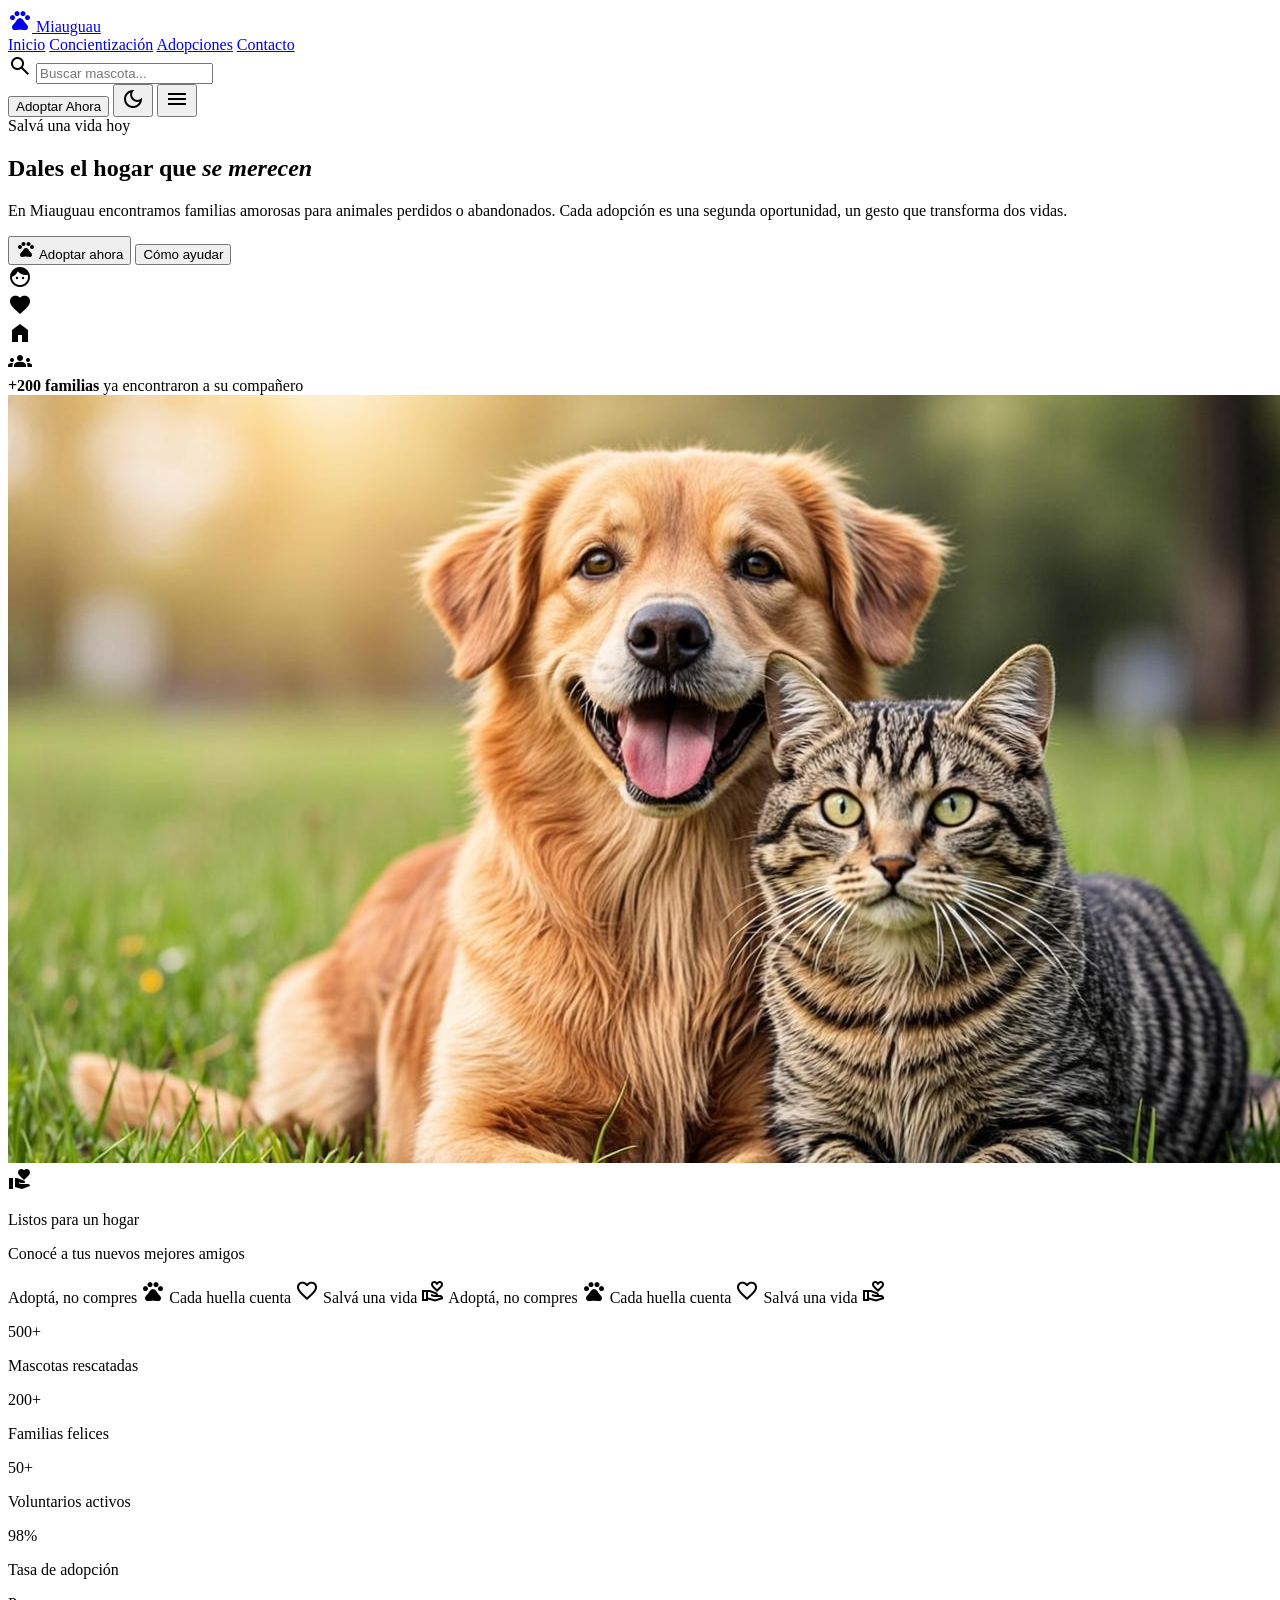
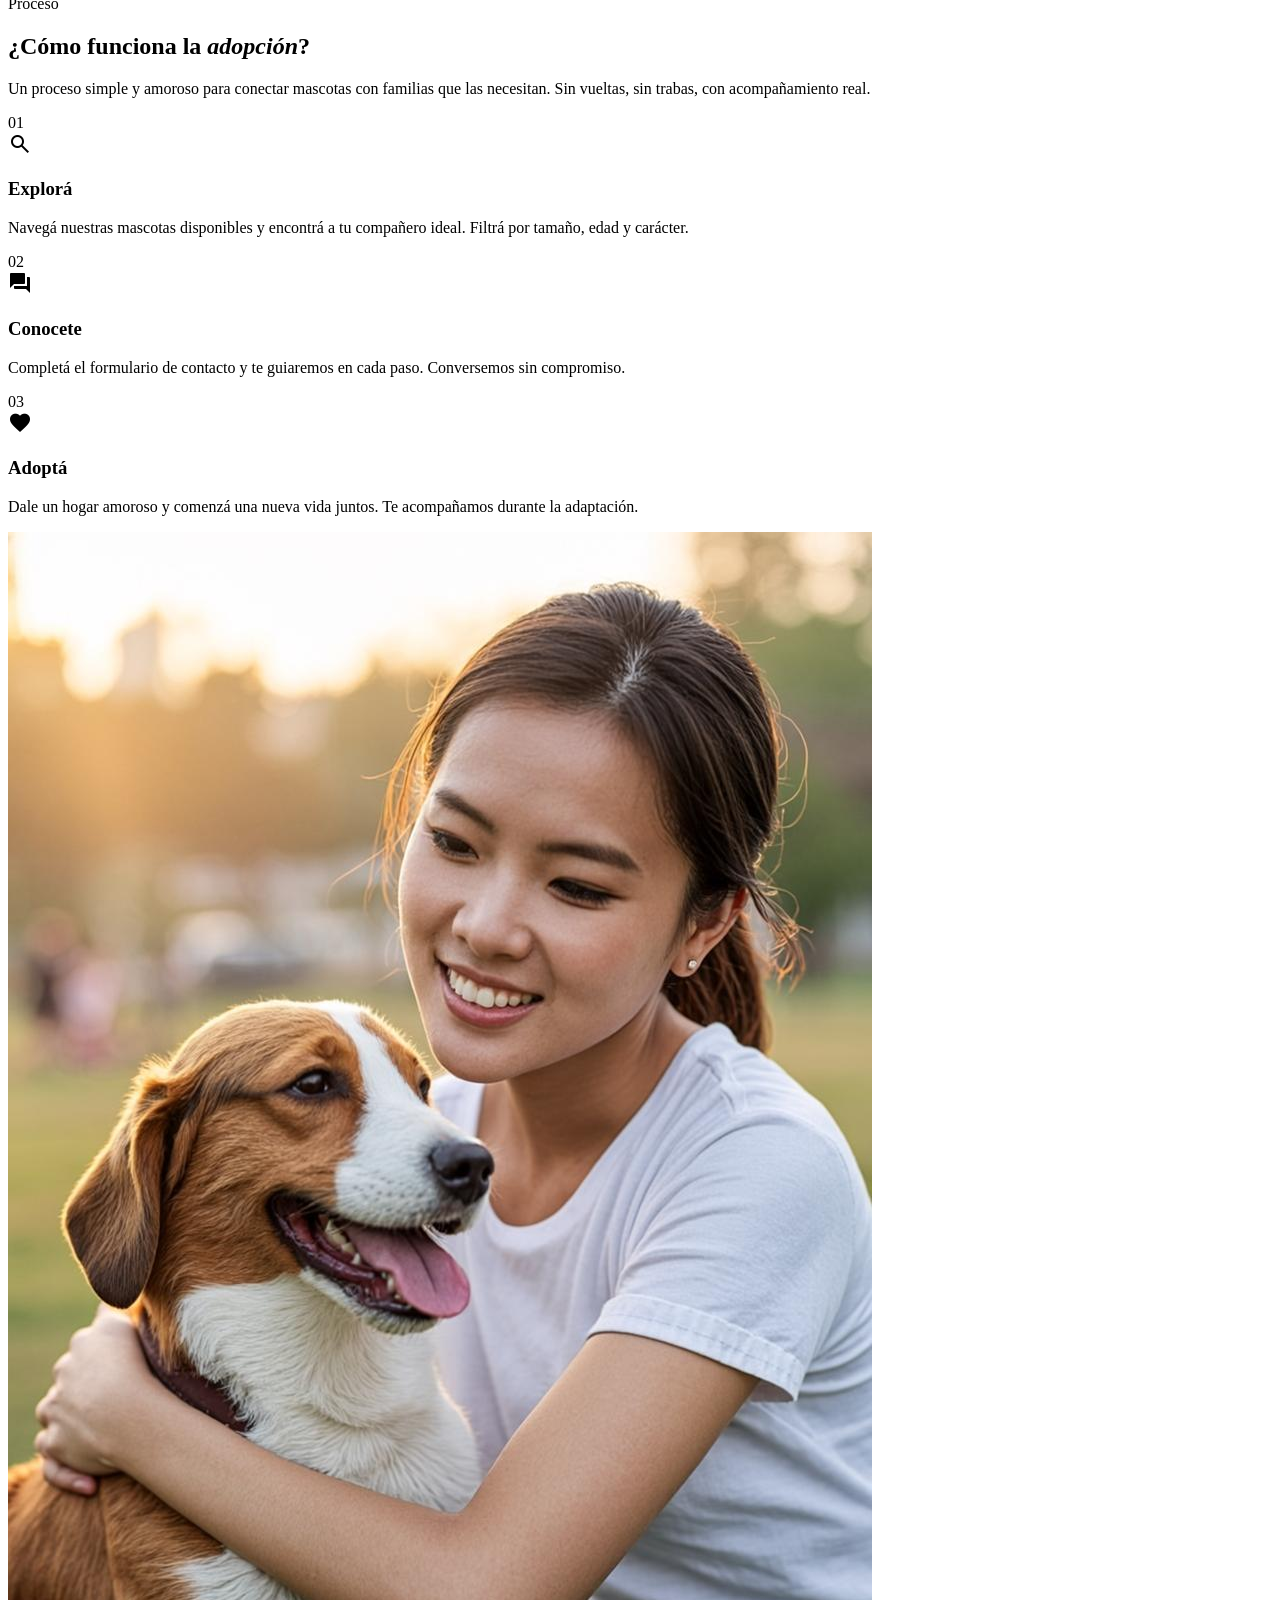
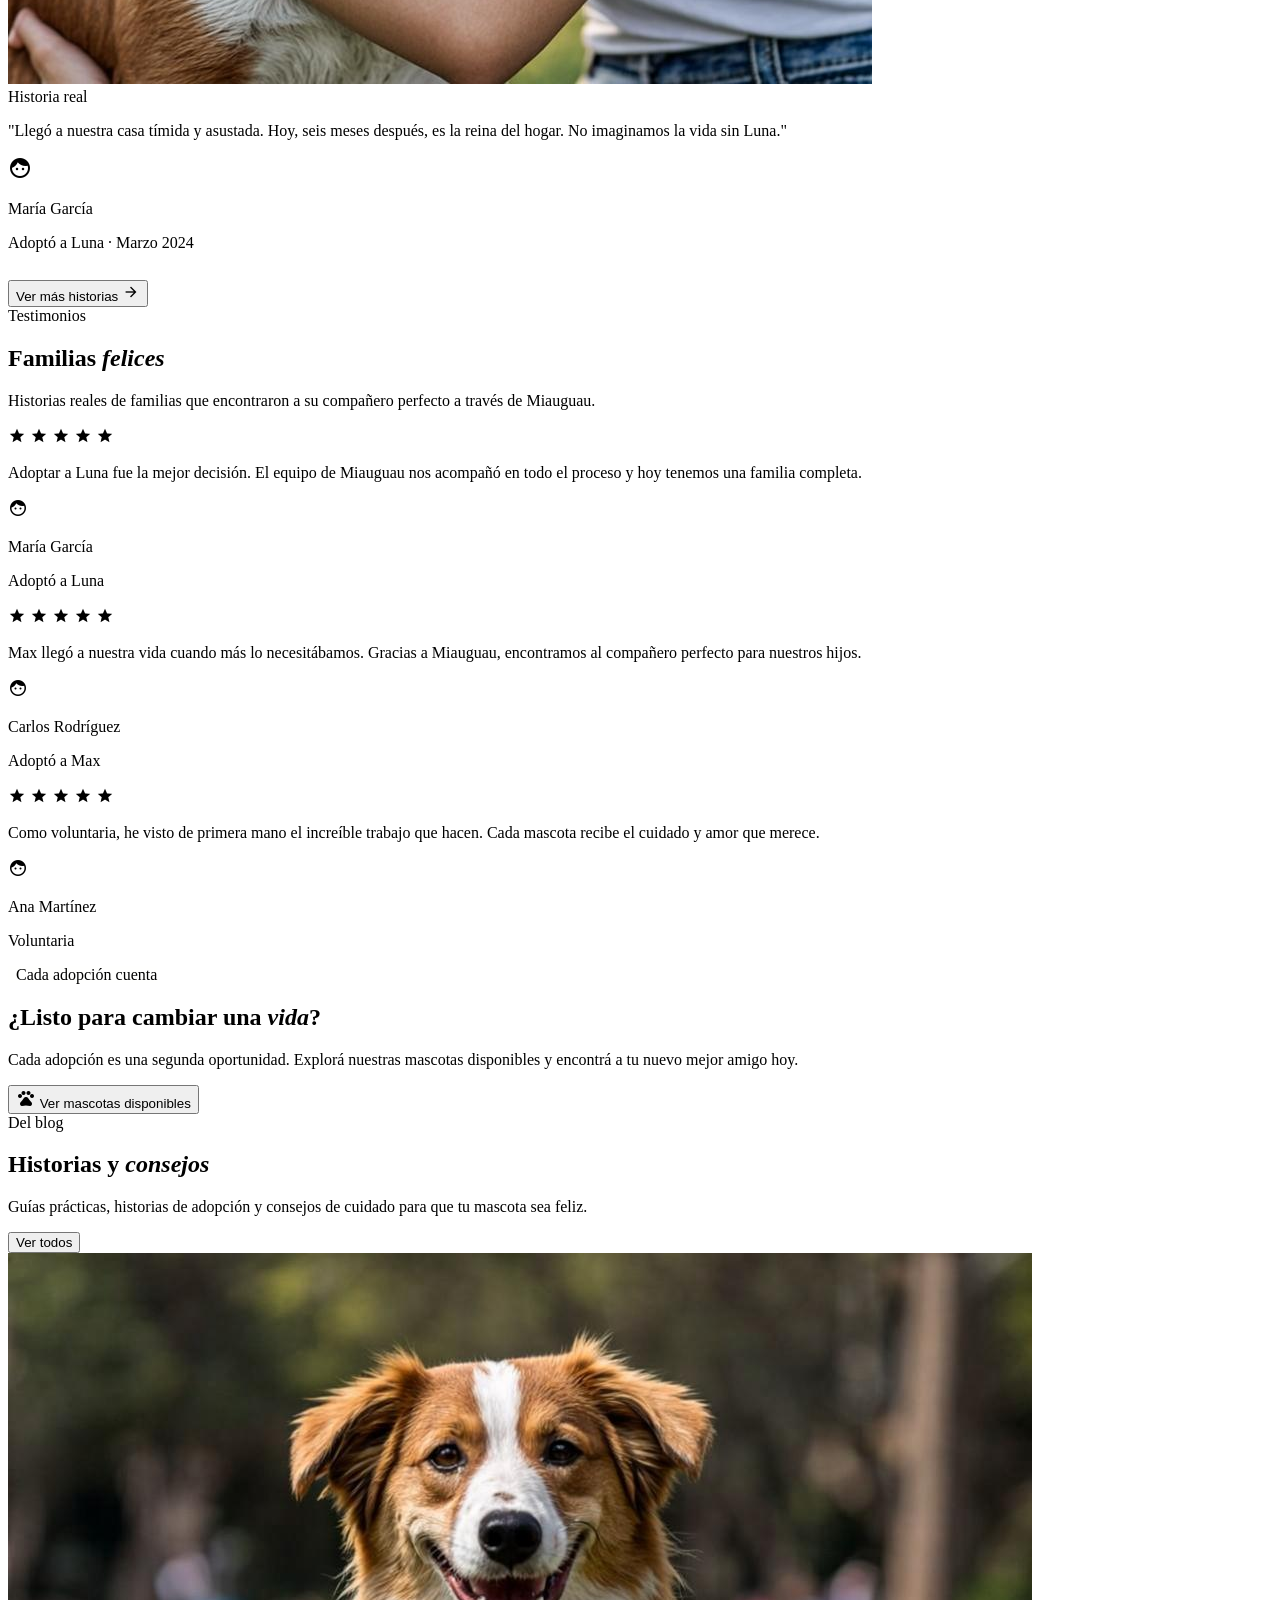
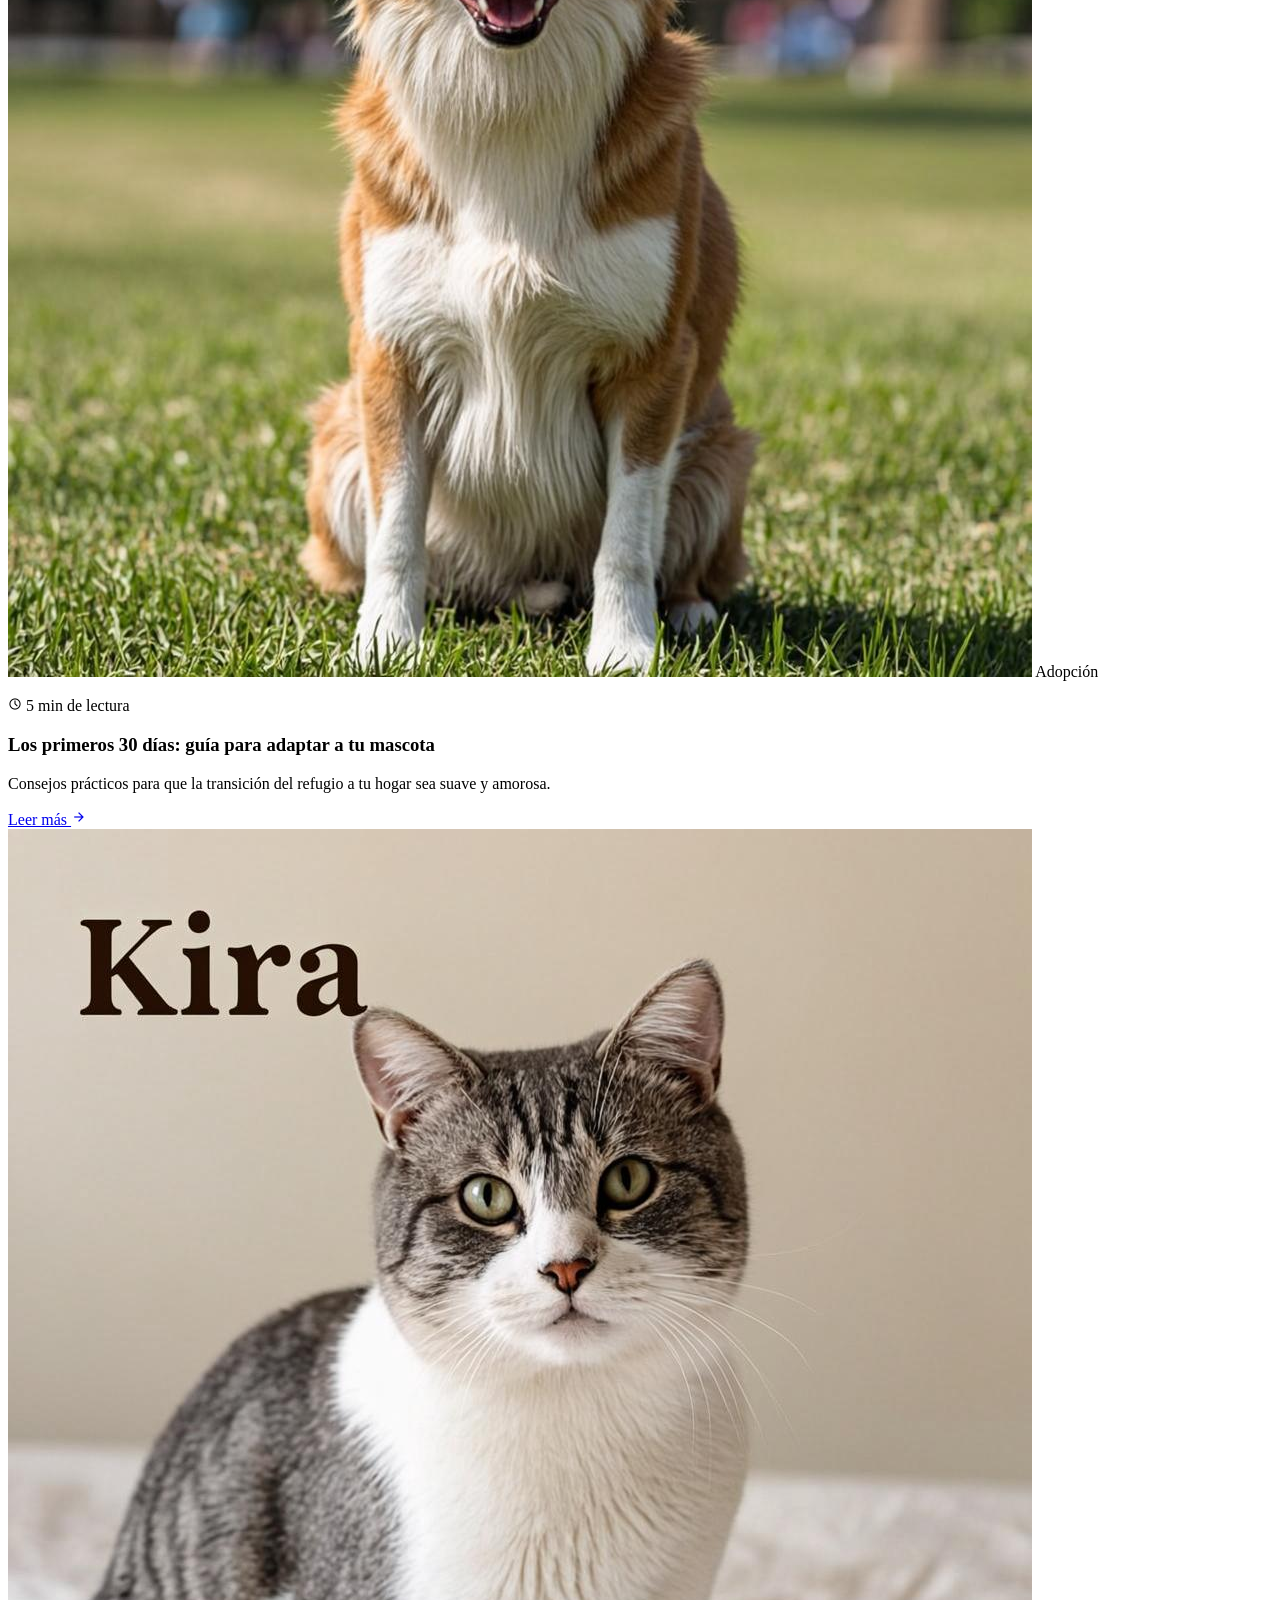
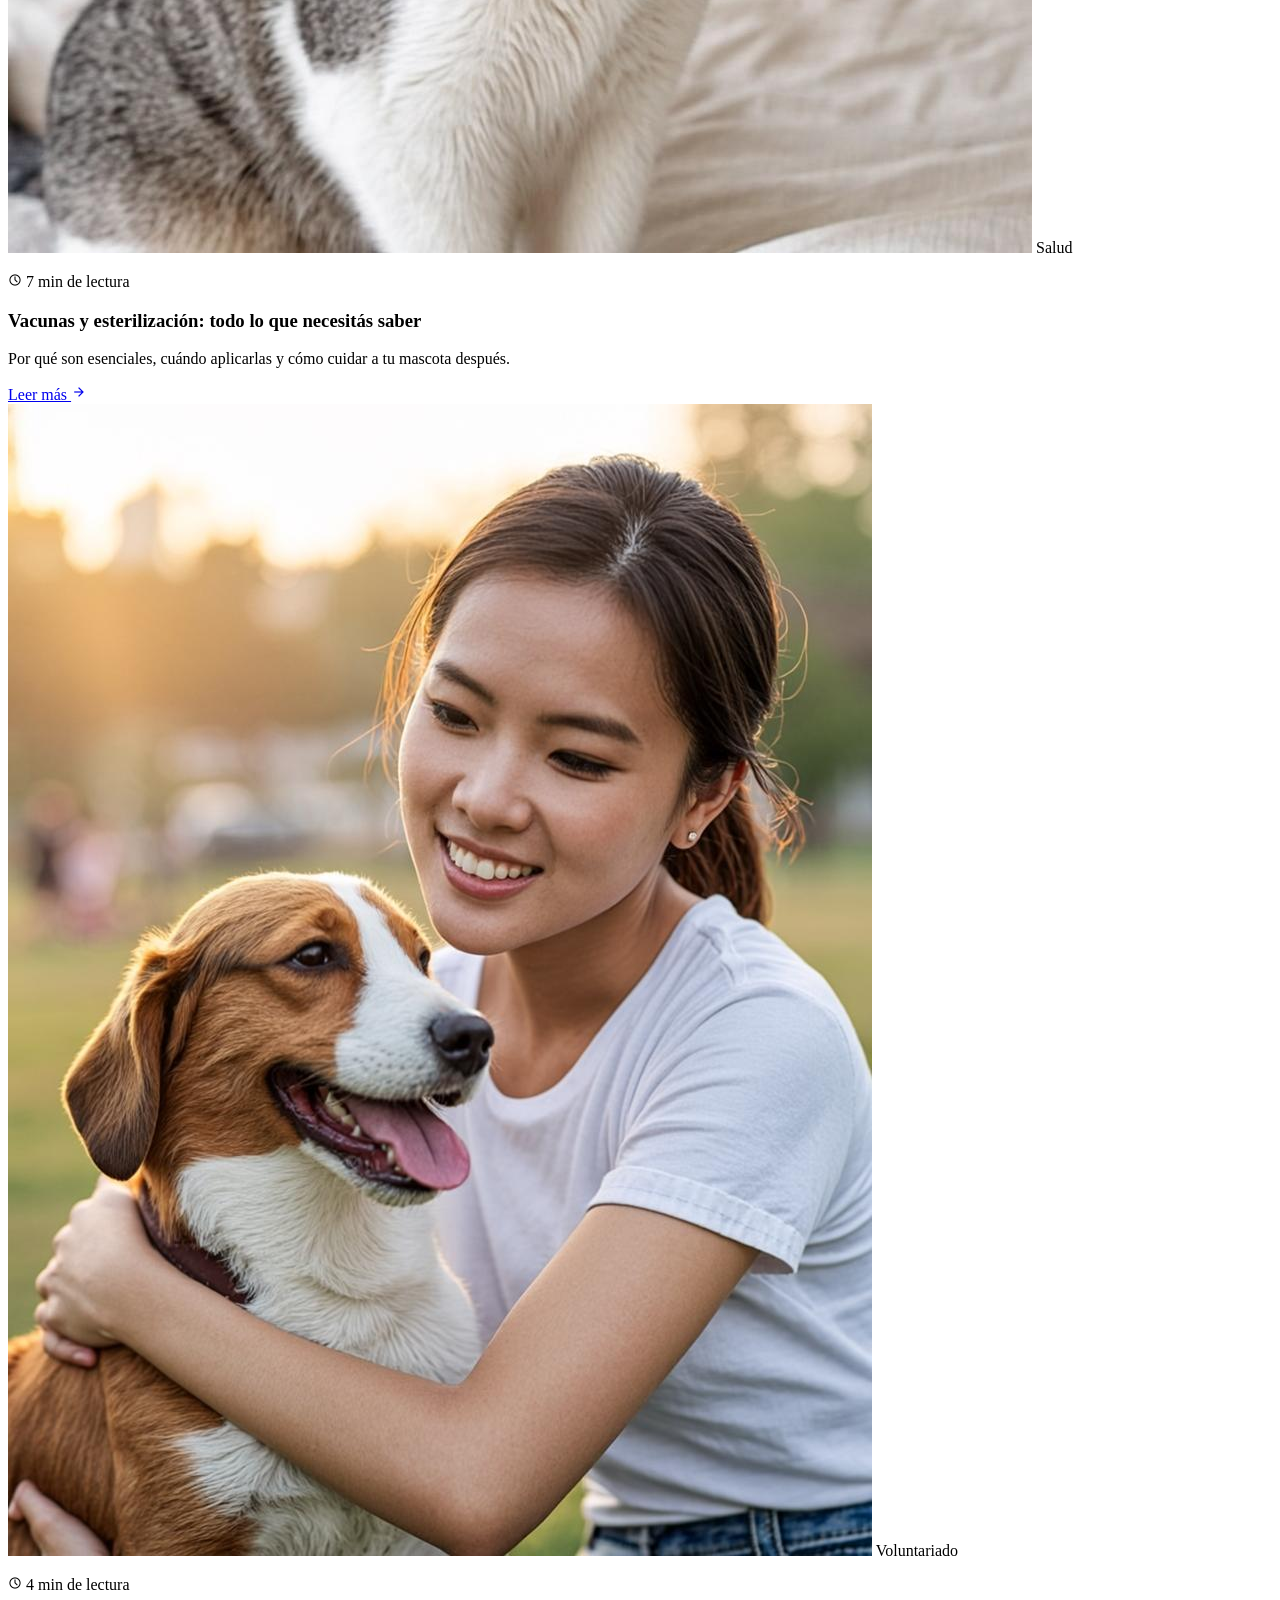
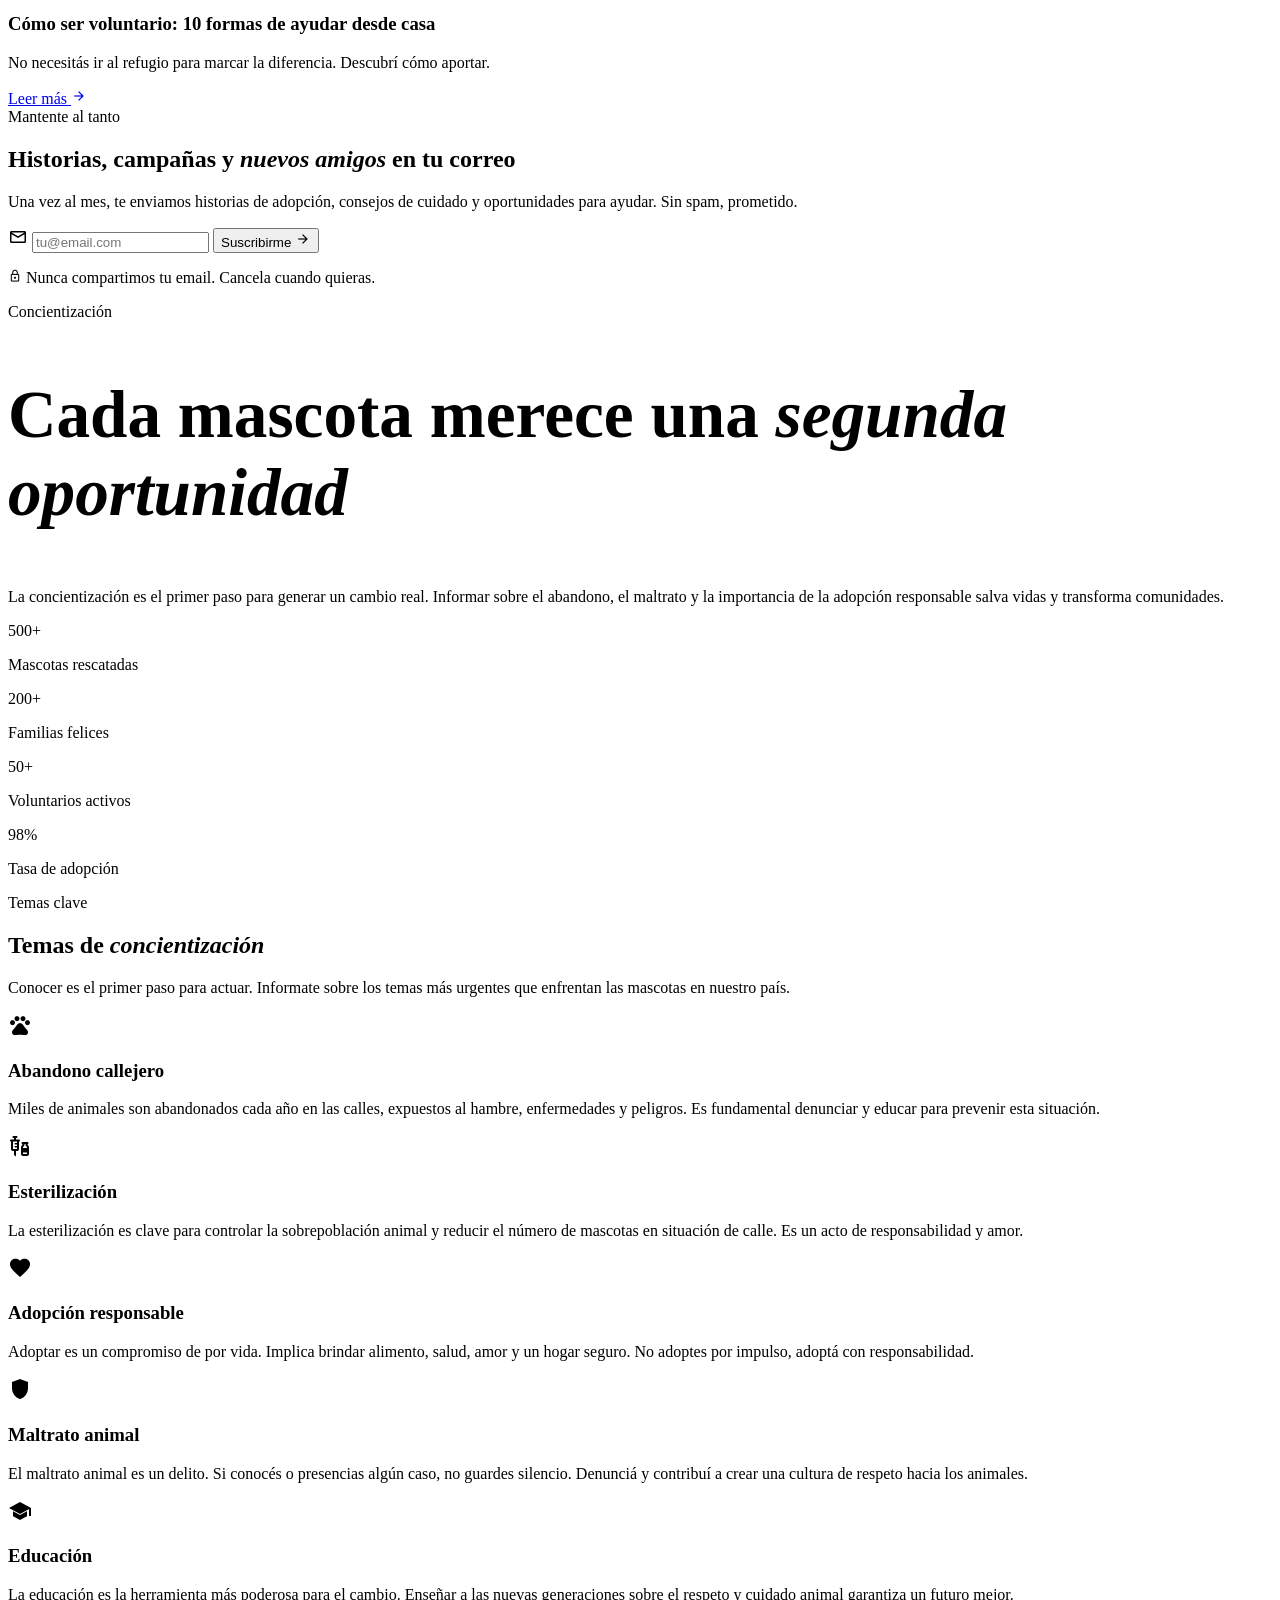
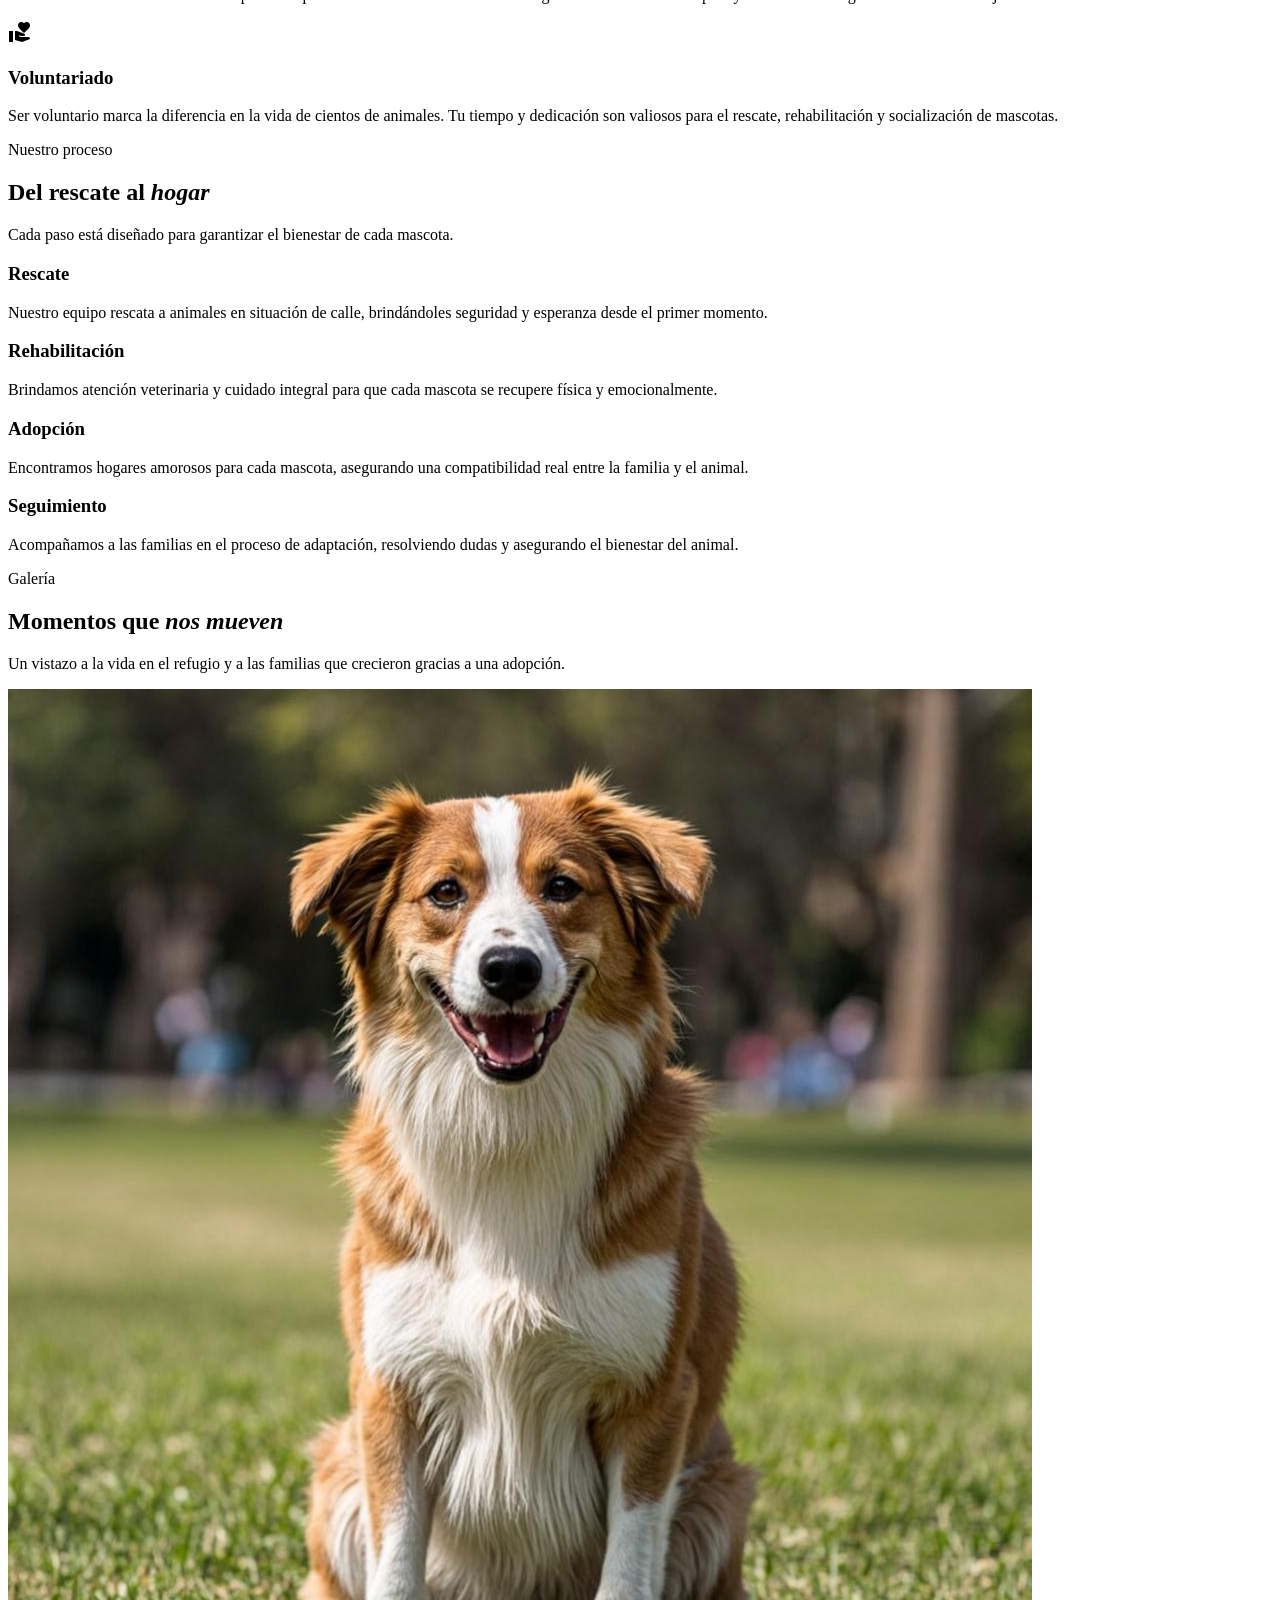
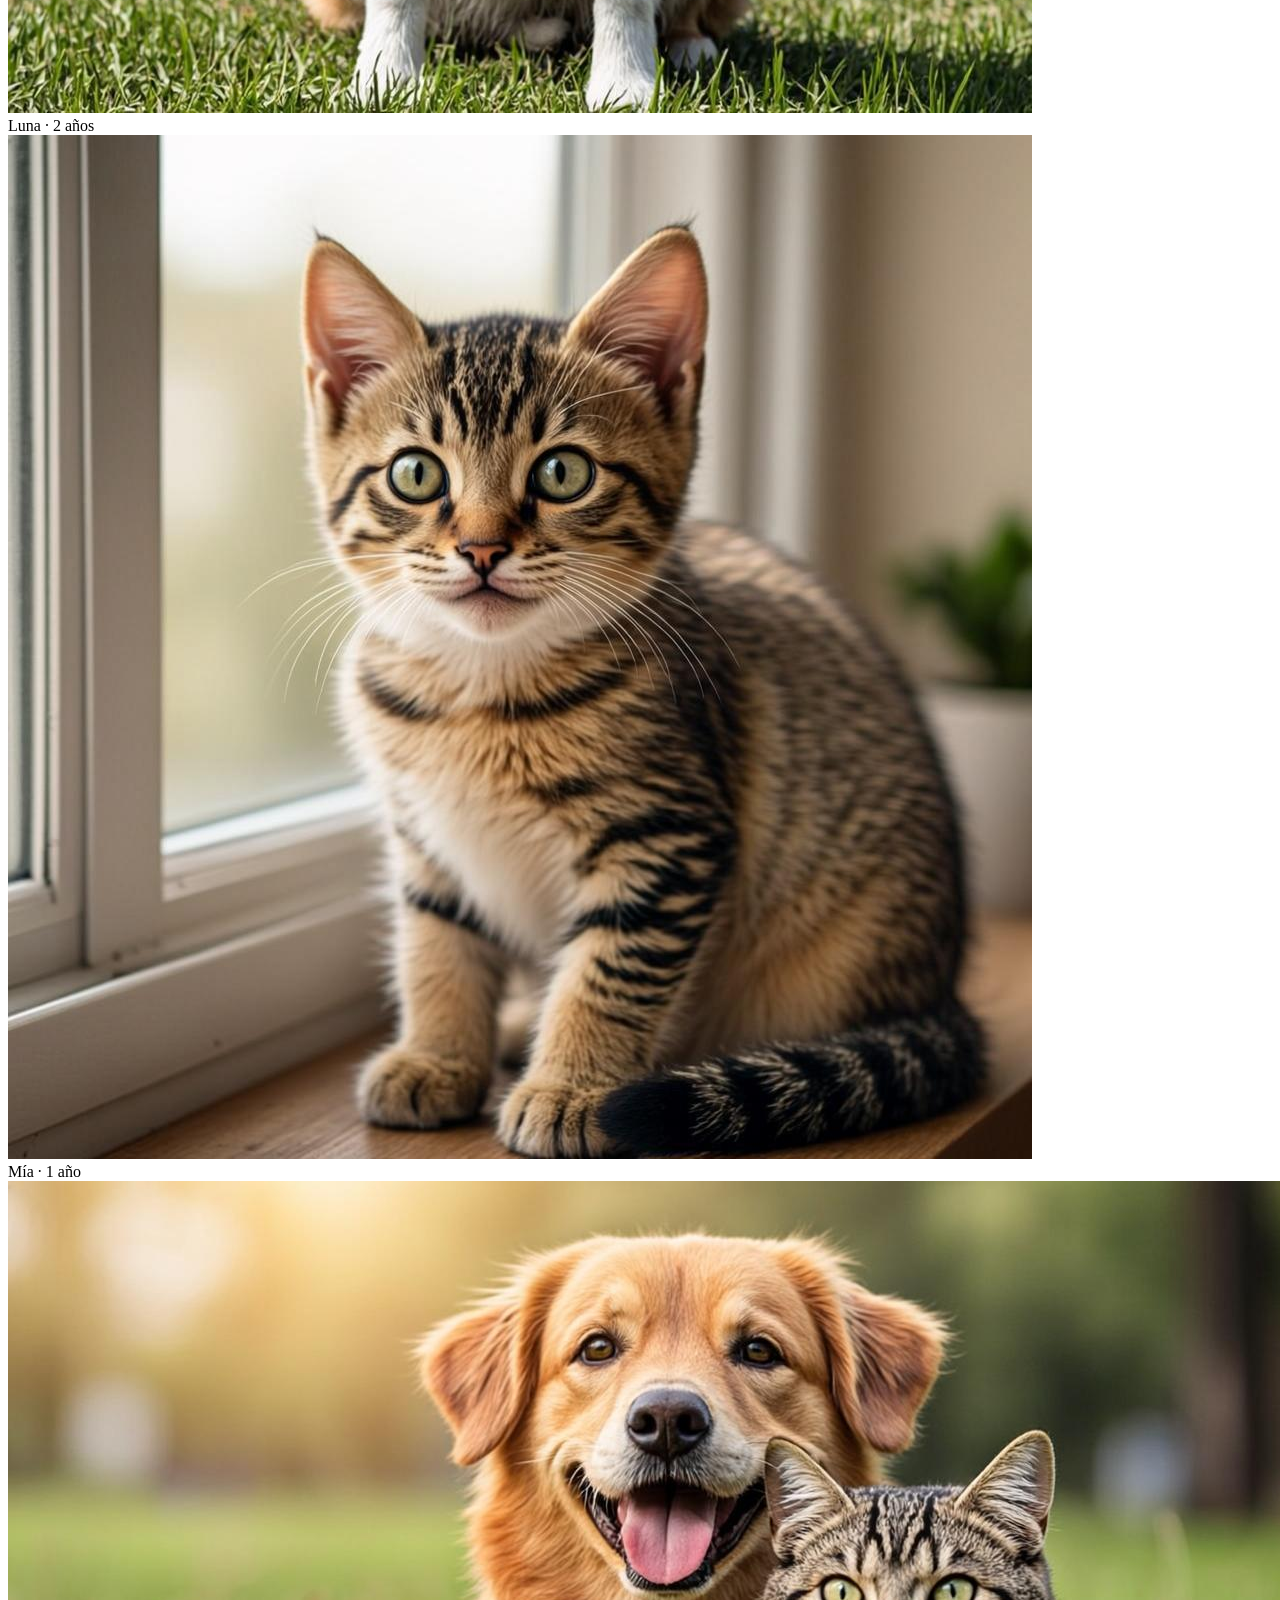
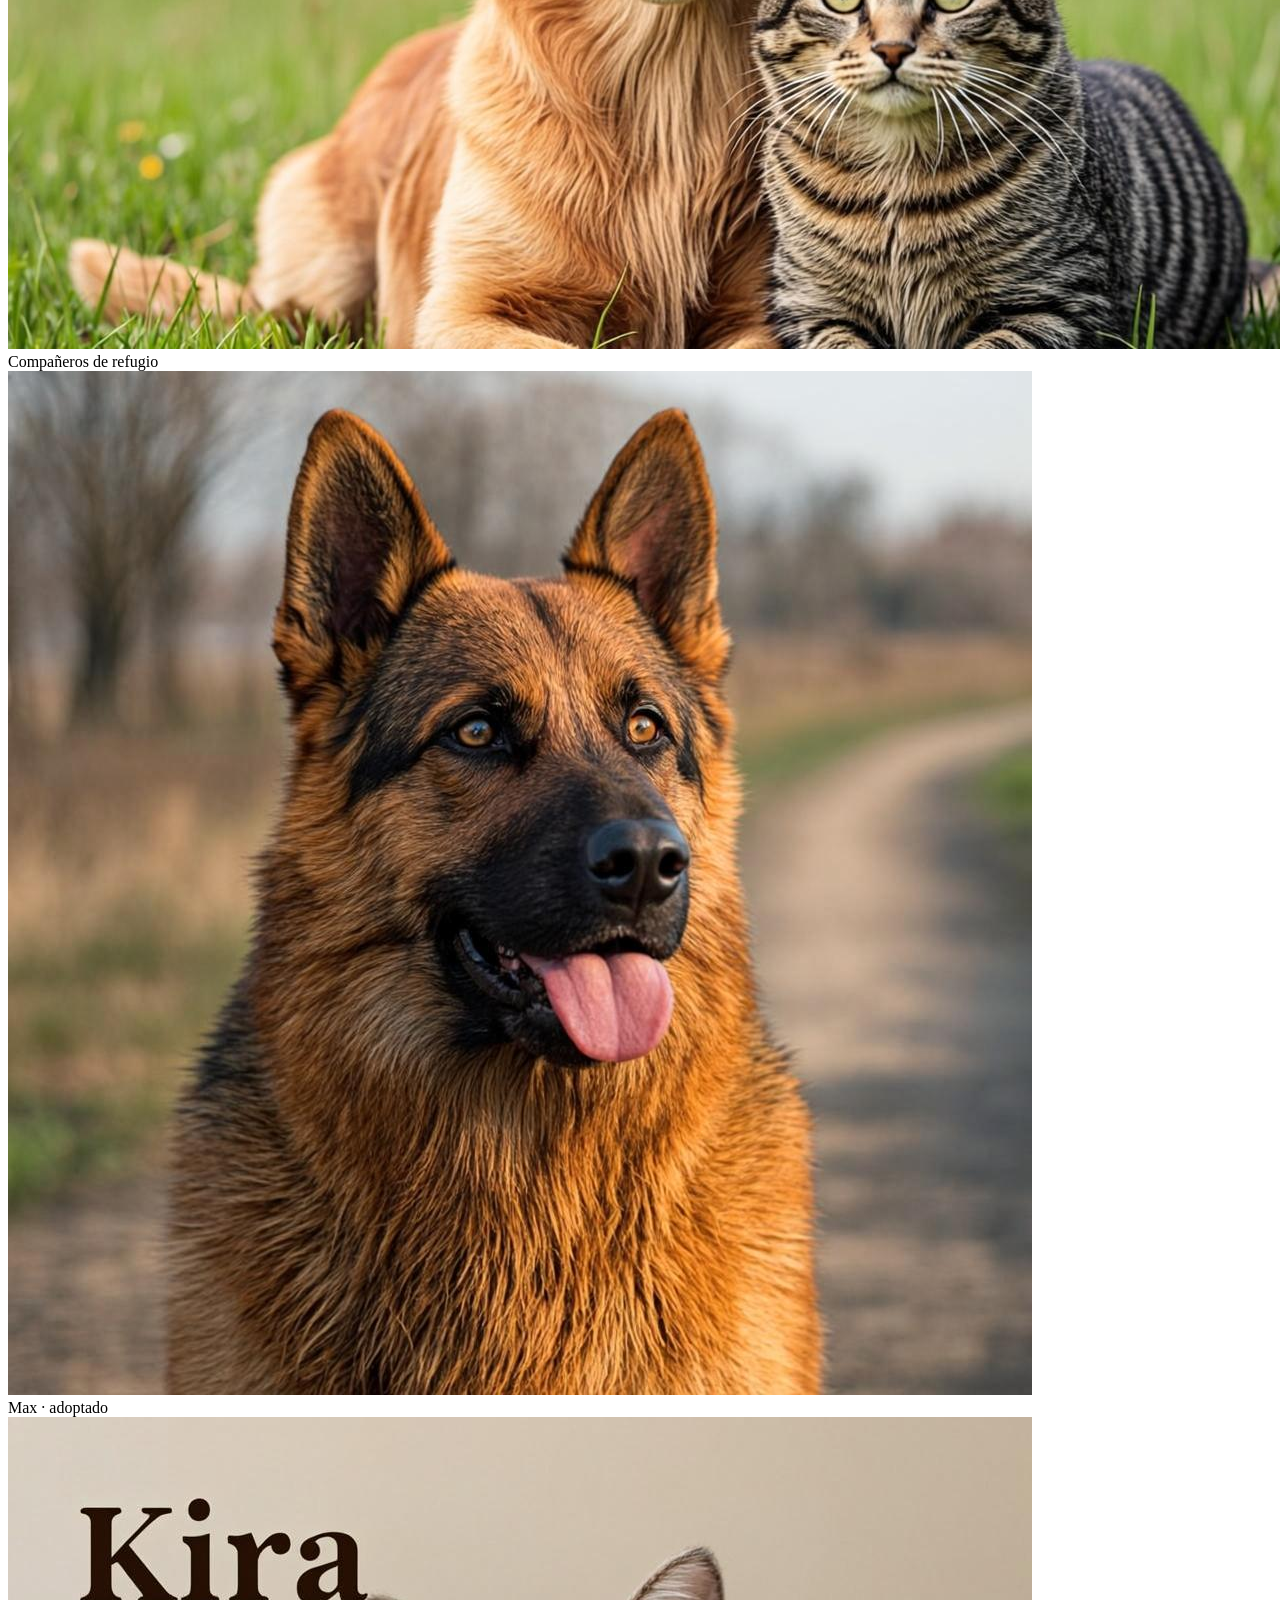
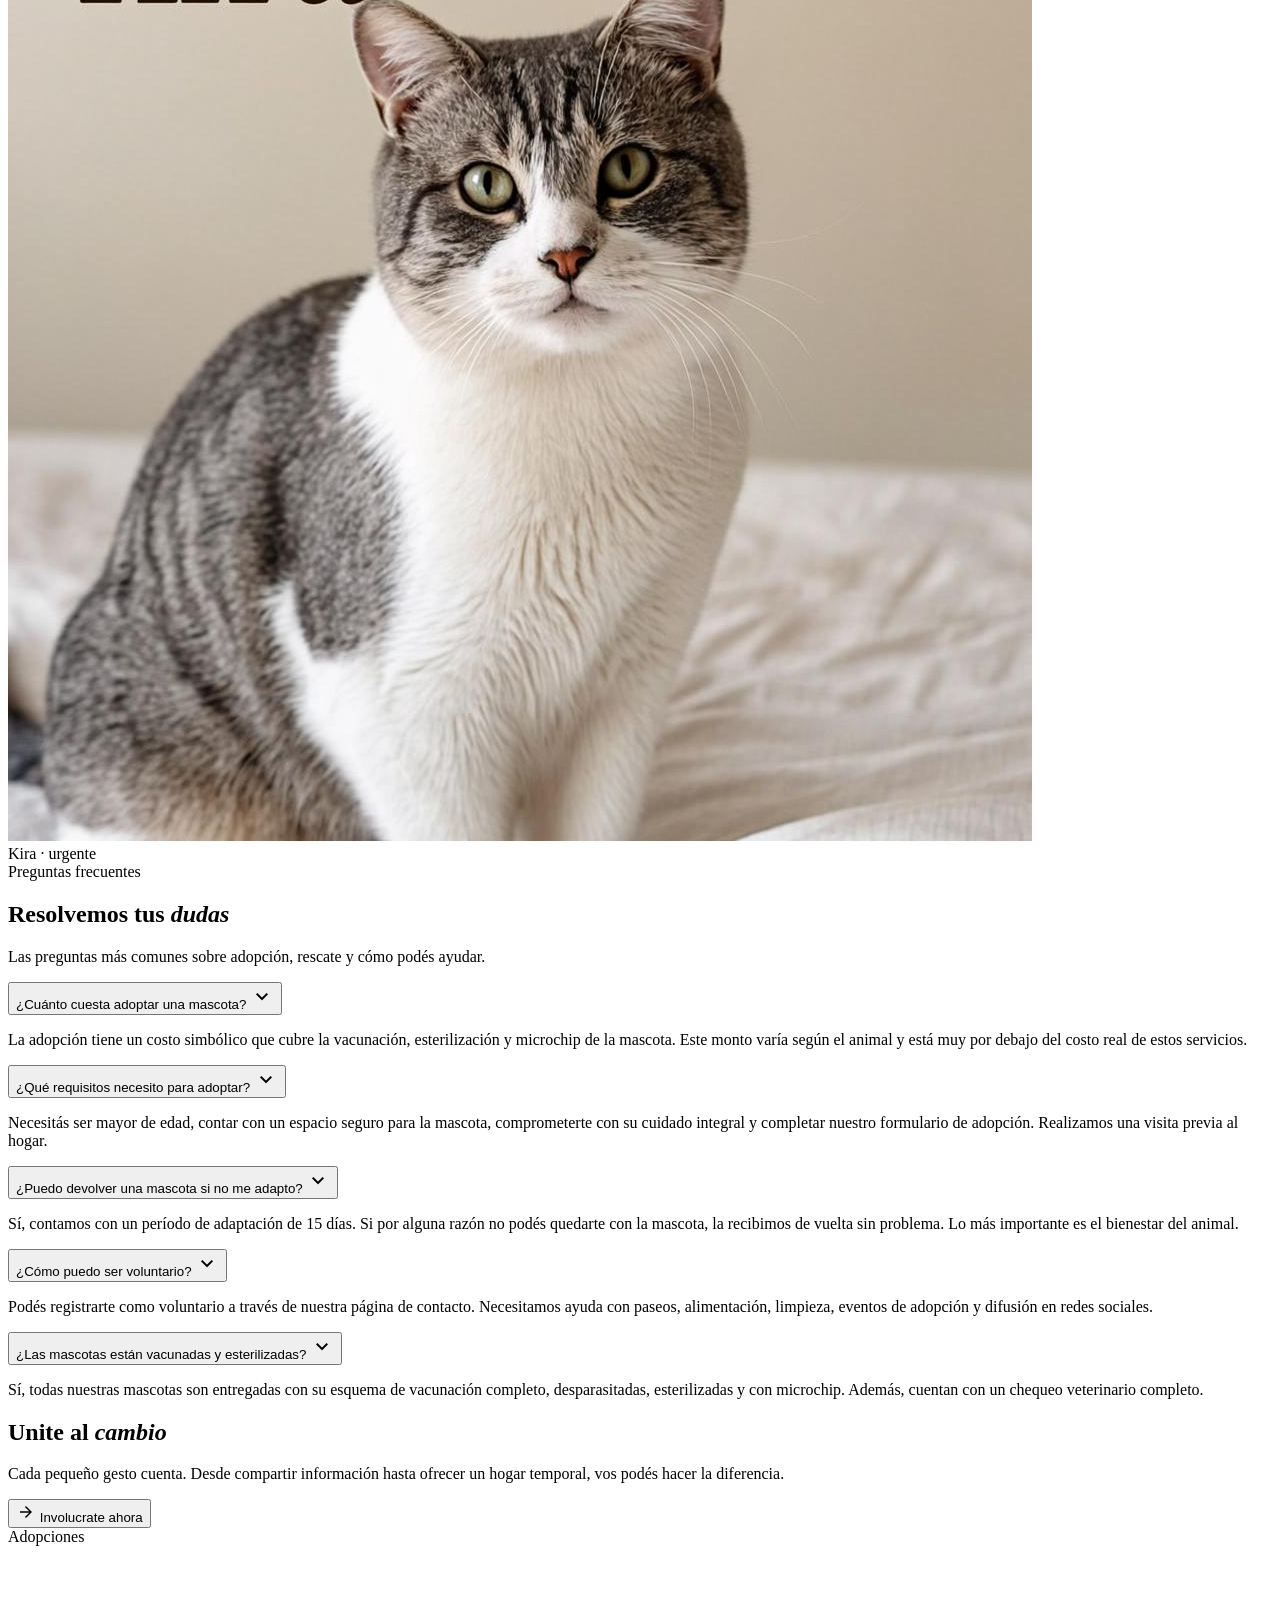
==== commit 9d8f63ca: "Add files via upload" ====
--- a/index.html
+++ b/index.html
@@ -819,15 +819,7 @@
                 <p class="contact-info-value-text">Lun-Vie: 9:00-18:00<br>Sáb: 10:00-14:00</p>
               </div>
             </div>
-            <div class="contact-info-card">
-              <div class="contact-info-icon contact-info-icon--secondary">
-                <span class="material-symbols-outlined">location_on</span>
-              </div>
-              <div>
-                <p class="contact-info-label">Ubicación</p>
-                <p class="contact-info-value-text">Palermo, Buenos Aires</p>
-              </div>
-            </div>
+
             <div class="contact-info-card">
               <div class="contact-info-icon contact-info-icon--primary">
                 <span class="material-symbols-outlined">share</span>
@@ -913,7 +905,7 @@
         <p class="footer-col-title">Contacto</p>
         <div class="footer-col-links">
           <a class="footer-link" href="mailto:Miauguau@gmail.com"><span class="material-symbols-outlined">mail</span>Miauguau@gmail.com</a>
-          <a class="footer-link" href="#/contacto" data-nav="contacto"><span class="material-symbols-outlined">location_on</span>Palermo, Buenos Aires</a>
+
           <a class="footer-link" href="#/contacto" data-nav="contacto"><span class="material-symbols-outlined">schedule</span>Lun-Vie 9-18h</a>
         </div>
       </div>
